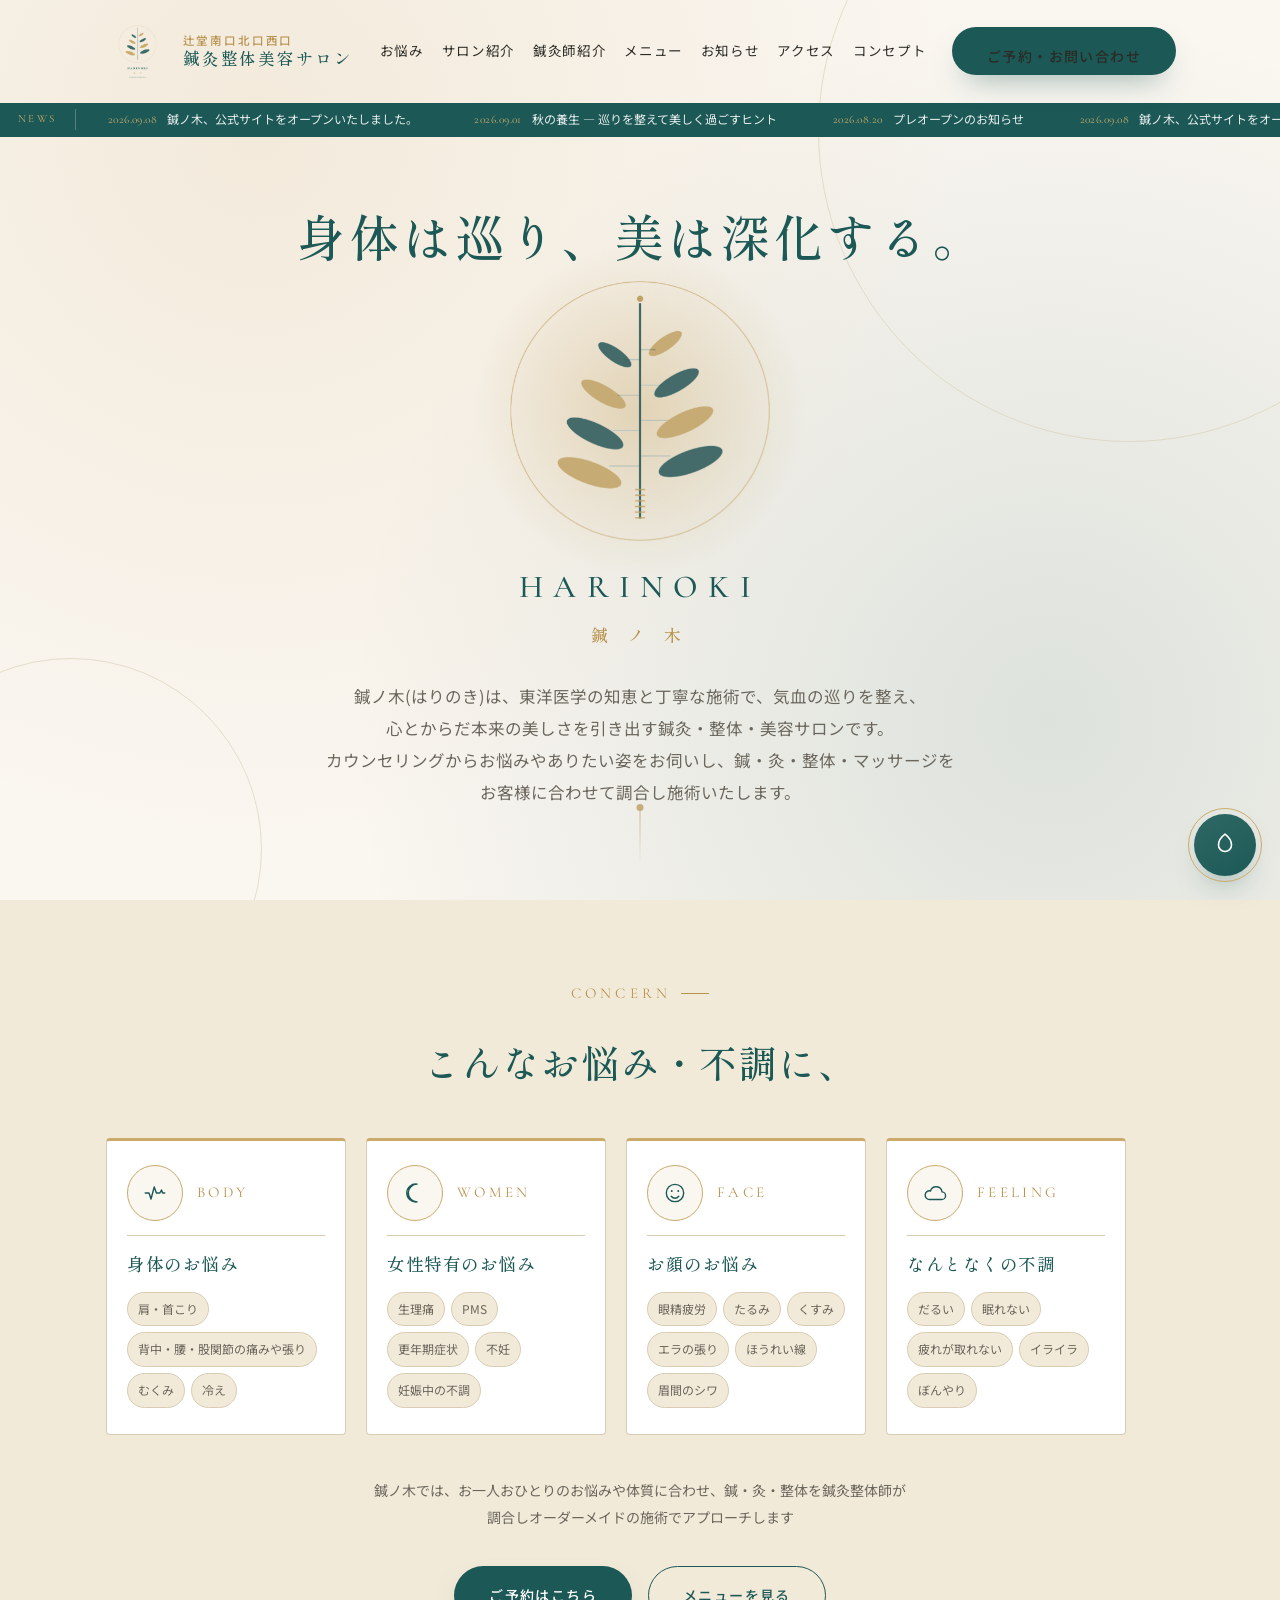
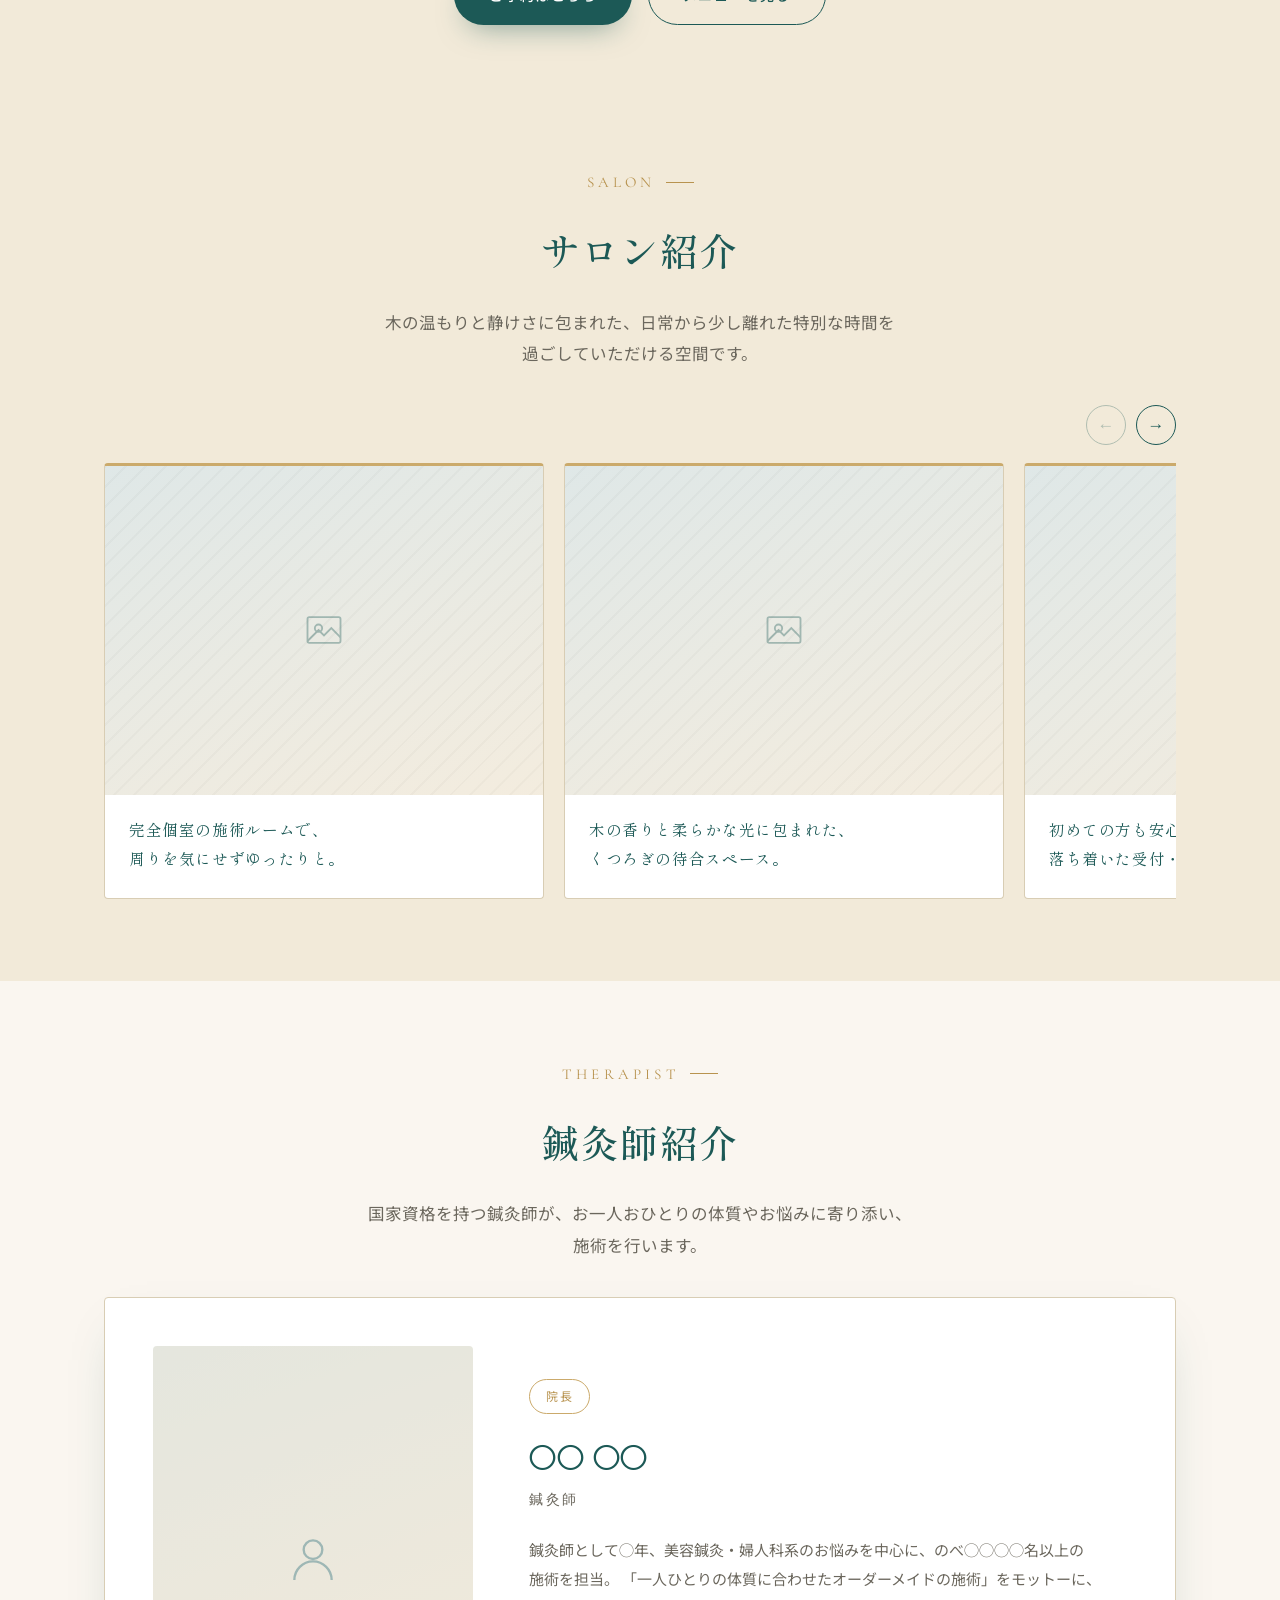
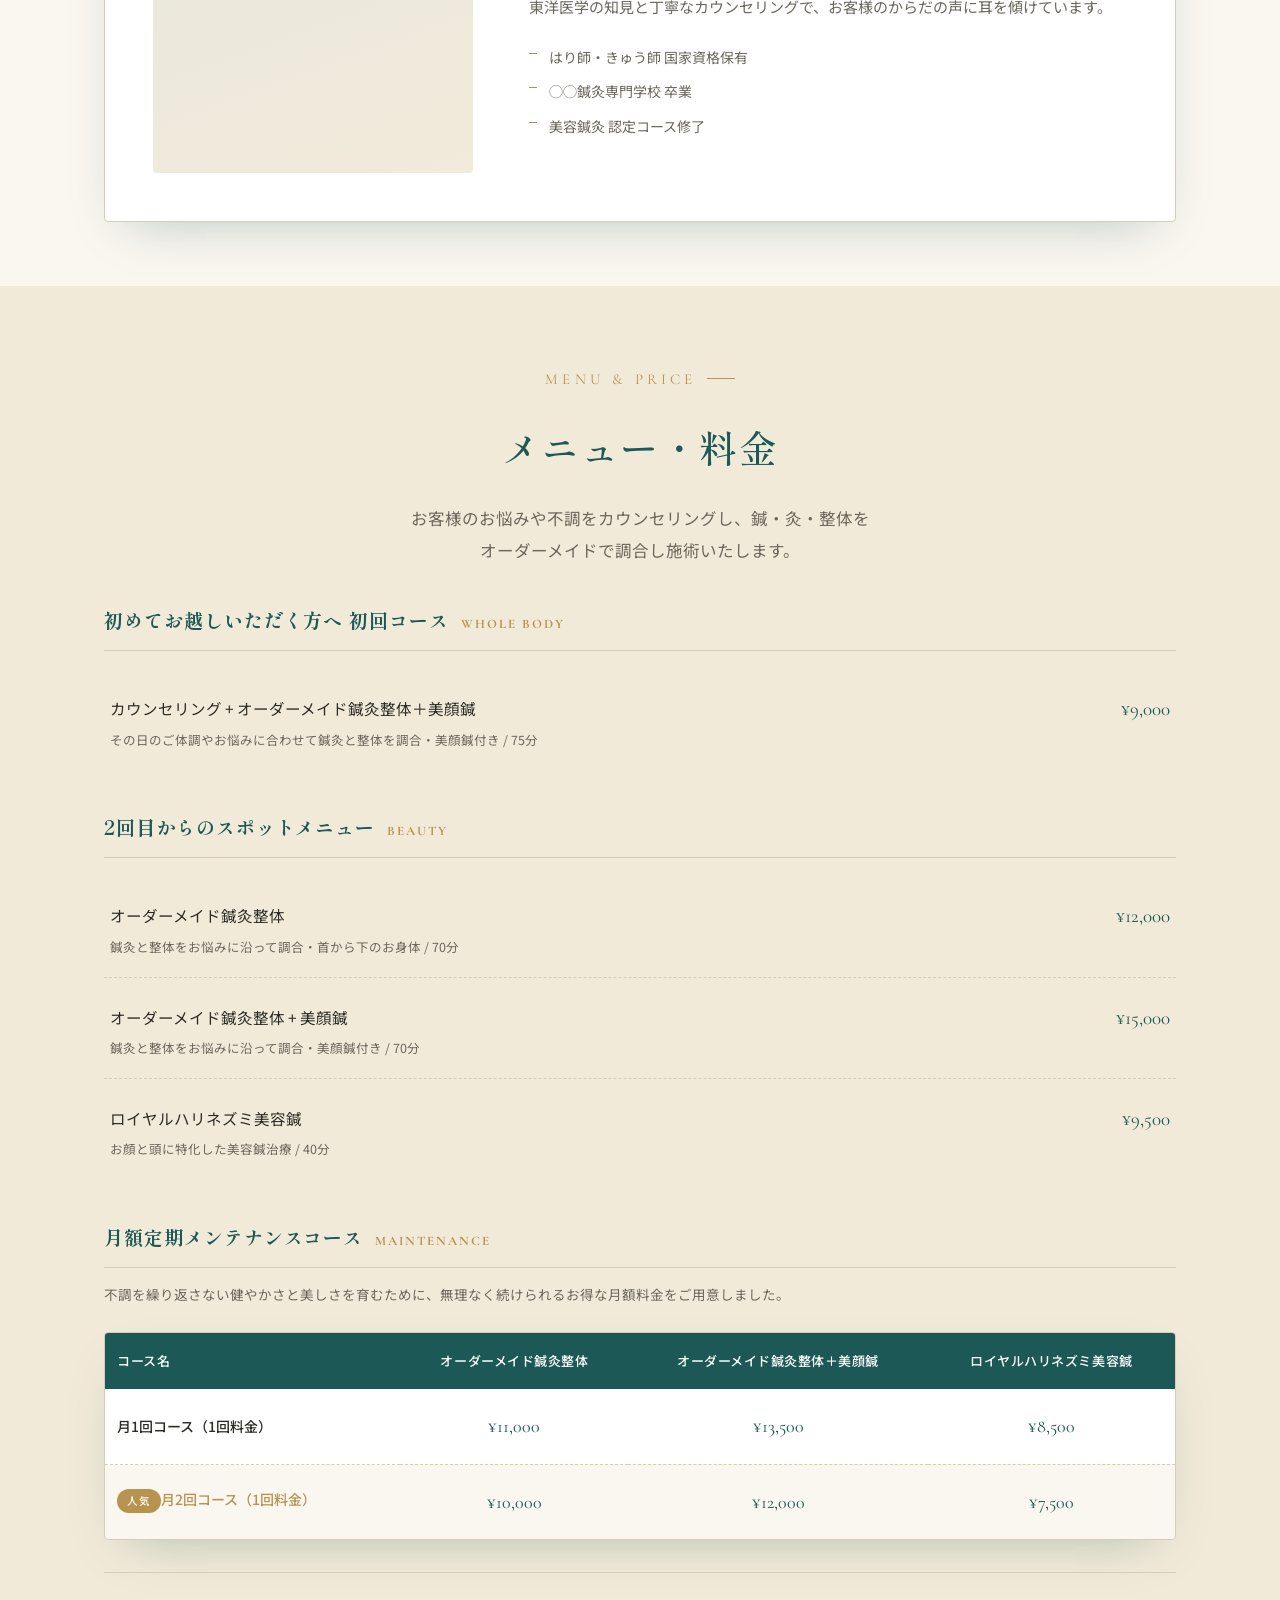
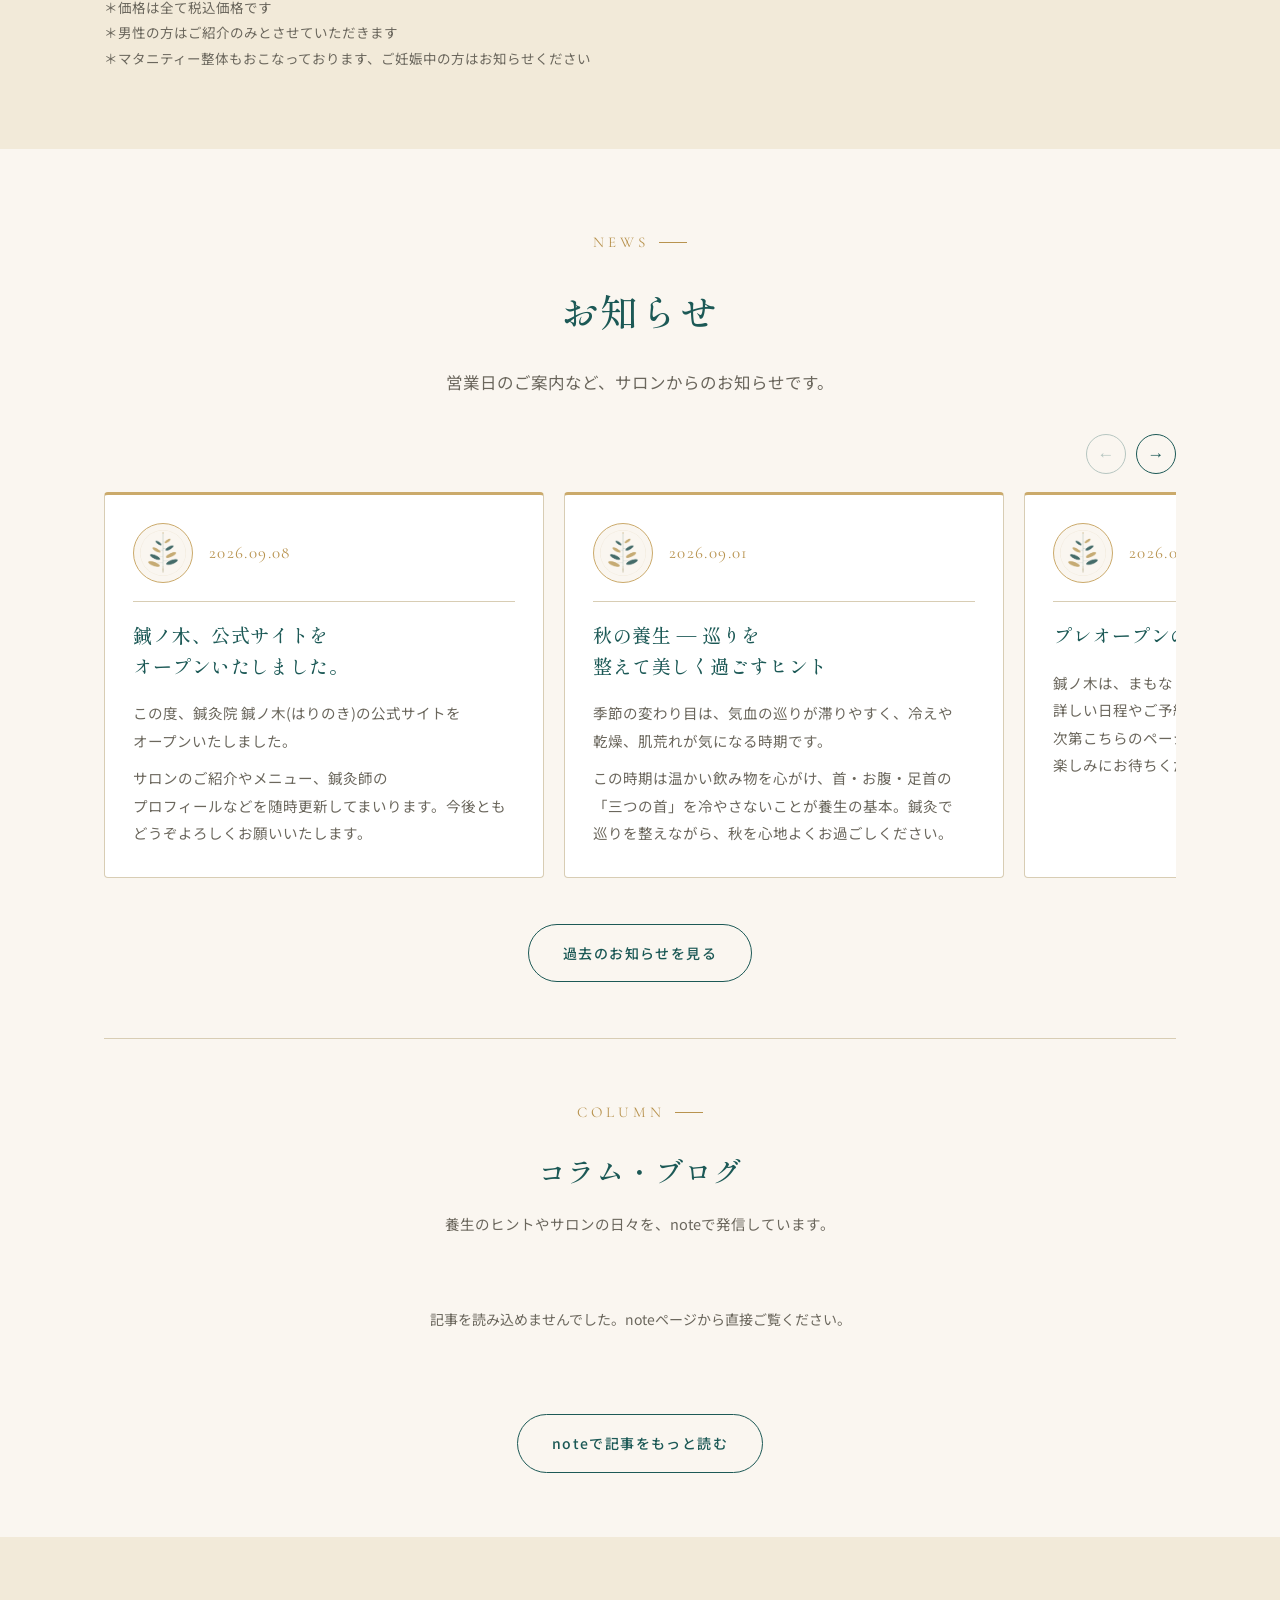
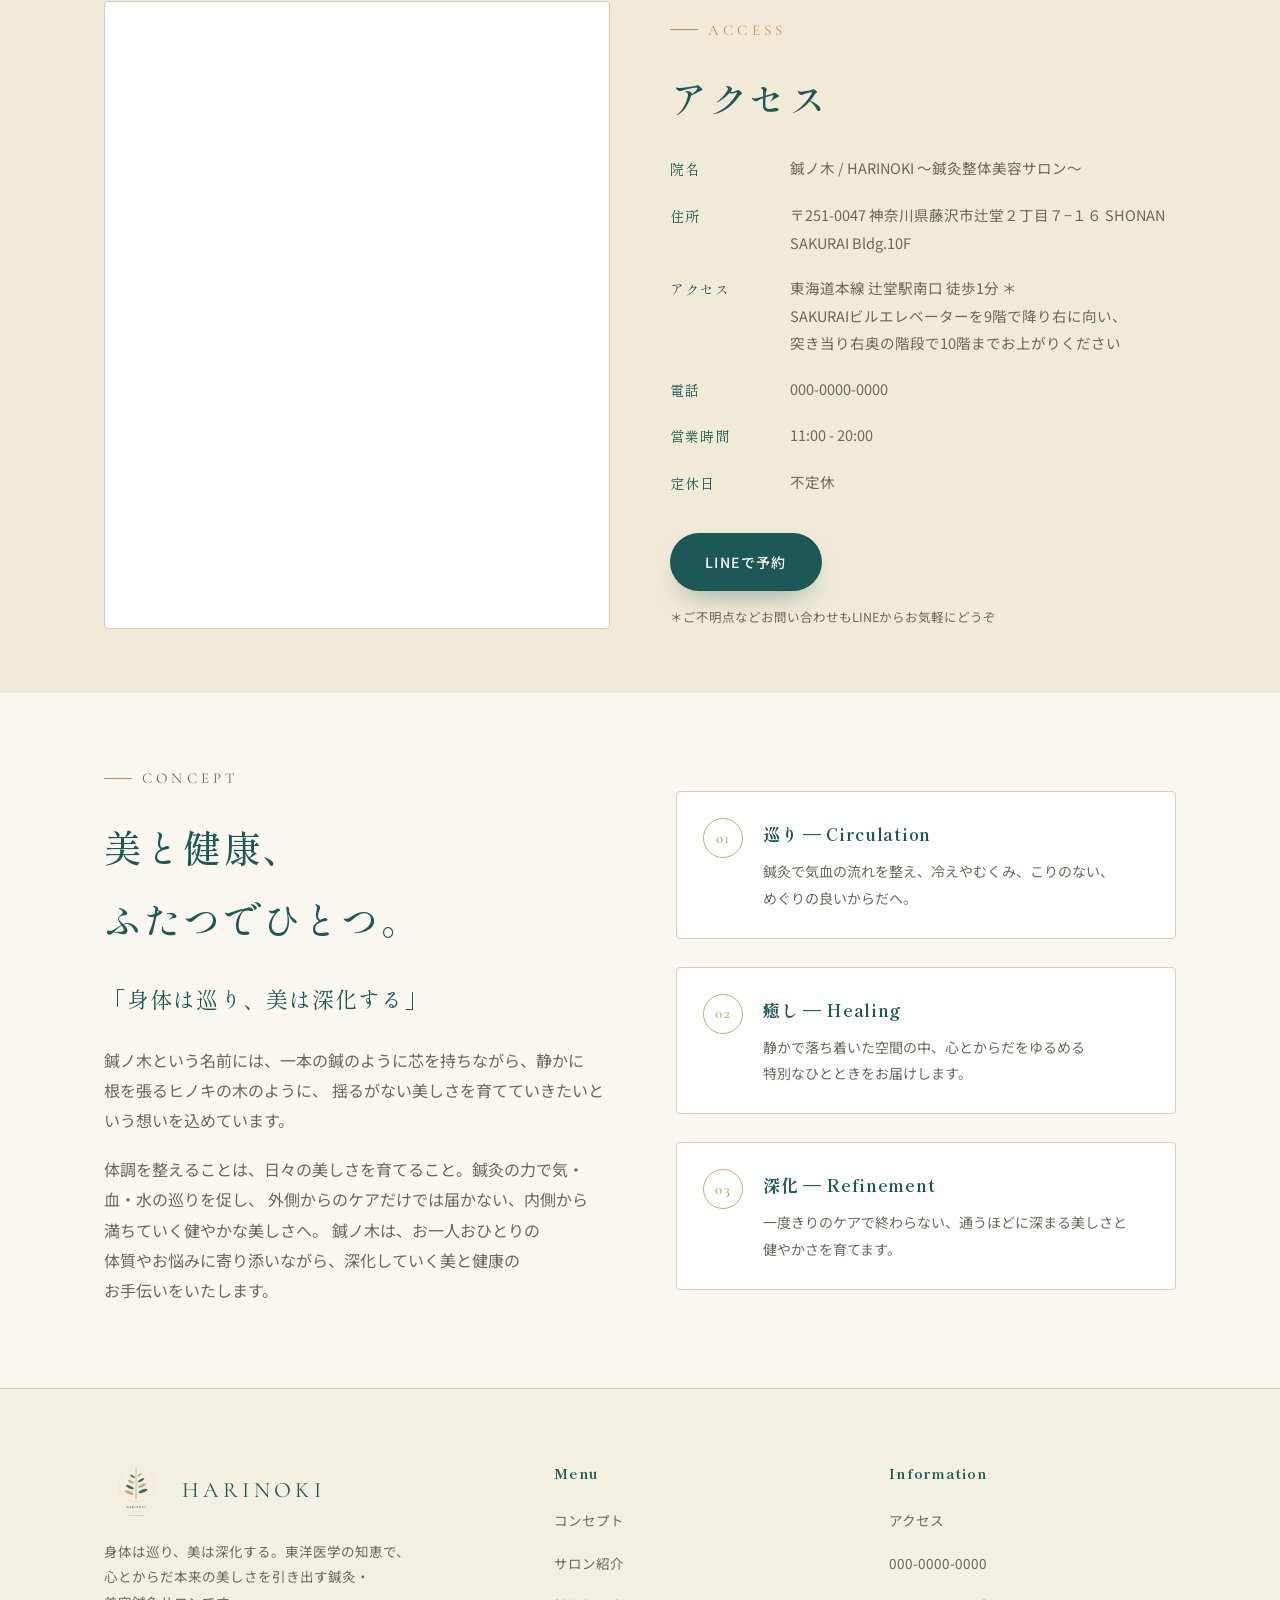
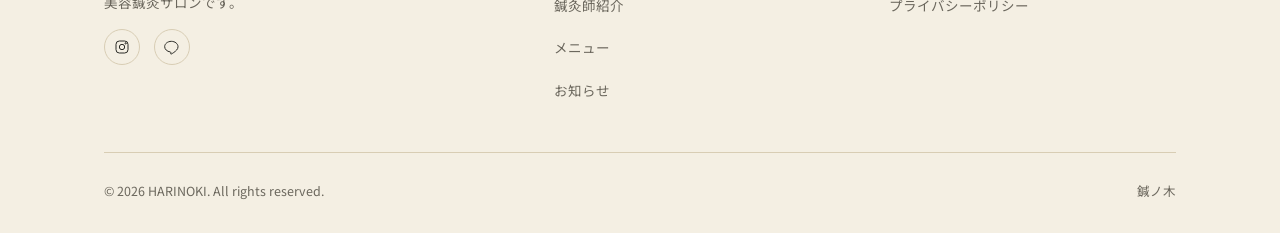
==== index.html @ a36ce68e "Redesign news sections as carousels, add note feed and flexible wrapping - News: full-text card caro" ====
<!DOCTYPE html>
<html lang="ja">
<head>
<meta charset="UTF-8">
<meta name="viewport" content="width=device-width, initial-scale=1.0">
<title>鍼ノ木 HARINOKI | 鍼灸院・美容鍼灸サロン</title>
<meta name="description" content="鍼ノ木(はりのき)は「身体は巡り、美は深化する」をスローガンに掲げる鍼灸・美容鍼灸サロンです。東洋医学の知恵で、心とからだ本来の美しさへ導きます。">

<!-- Open Graph -->
<meta property="og:title" content="鍼ノ木 HARINOKI | 鍼灸院・美容鍼灸サロン">
<meta property="og:description" content="身体は巡り、美は深化する。鍼灸院 鍼ノ木の公式サイトです。">
<meta property="og:image" content="assets/logo-transparent.png">
<meta property="og:type" content="website">

<link rel="icon" href="assets/favicon-32.png" sizes="32x32">
<link rel="apple-touch-icon" href="assets/favicon-192.png">

<link rel="preconnect" href="https://fonts.googleapis.com">
<link rel="preconnect" href="https://fonts.gstatic.com" crossorigin>
<link href="https://fonts.googleapis.com/css2?family=Cormorant+Garamond:ital,wght@0,400;0,500;0,600;1,500&family=Shippori+Mincho:wght@400;500;600&family=Noto+Sans+JP:wght@300;400;500;700&display=swap" rel="stylesheet">

<link rel="stylesheet" href="css/style.css">
<link rel="stylesheet" href="css/quiz.css">
</head>
<body>

<!-- ==================== Header ==================== -->
<header class="site-header" id="siteHeader">
  <div class="container">
    <a href="#home" class="brand">
      <img src="assets/logo-transparent.png" alt="辻堂南口 美容鍼灸整体サロン 鍼ノ木 ロゴ">
      <span class="brand-text">
        <span class="brand-sub">辻堂南口北口西口</span>
        <span class="brand-main">鍼灸整体美容サロン</span>
      </span>
    </a>

    <nav class="main-nav" id="mainNav">
      <ul>
        <li><a href="#concerns" class="nav-link">お悩み</a></li>
        <li><a href="#salon" class="nav-link">サロン紹介</a></li>
        <li><a href="#therapist" class="nav-link">鍼灸師紹介</a></li>
        <li><a href="#menu" class="nav-link">メニュー</a></li>
        <li><a href="#news" class="nav-link">お知らせ</a></li>
        <li><a href="#access" class="nav-link">アクセス</a></li>
        <li><a href="#concept" class="nav-link">コンセプト</a></li>
      </ul>
      <a href="#access" class="btn btn-primary">ご予約・お問い合わせ</a>
    </nav>

    <button class="nav-toggle" id="navToggle" aria-label="メニューを開く">
      <span></span><span></span><span></span>
    </button>
  </div>

  <!-- お知らせティッカー: 内容は js/news-data.js から自動生成されます -->
  <div class="news-ticker" aria-label="お知らせ">
    <span class="news-ticker-label">NEWS</span>
    <div class="news-ticker-viewport">
      <div class="news-ticker-track" id="newsTickerTrack"></div>
    </div>
  </div>
</header>

<!-- ==================== Hero ==================== -->
<section class="hero" id="home">
  <div class="hero-inner">
    <h1>身体は巡り、美は深化する。</h1>
    <div class="hero-logo-wrap">
      <img src="assets/symbol-transparent.png" alt="辻堂 鍼灸院 鍼ノ木" class="hero-logo">
    </div>
    <div class="hero-brand-text">
      <span class="hero-brand-en">HARINOKI</span>
      <span class="hero-brand-jp">鍼 ノ 木</span>
    </div>
    <p class="lead">
      鍼ノ木(はりのき)は、東洋医学の知恵と丁寧な施術で、気血の巡りを整え、
      心とからだ本来の美しさを引き出す鍼灸・整体・美容サロンです。
      カウンセリングからお悩みやありたい姿をお伺いし、鍼・灸・整体・マッサージをお客様に合わせて調合し施術いたします。
    </p>
  </div>
  <span class="scroll-cue"></span>
</section>

<!-- ==================== Concerns ==================== -->
<section class="concerns" id="concerns">
  <div class="container">
    <div class="section-head reveal">
      <p class="eyebrow">Concern</p>
      <h2 class="section-title">こんなお悩み・不調に、</h2>
    </div>

    <div class="news-carousel reveal">
      <div class="news-carousel-nav" hidden>
        <button type="button" class="news-arrow" id="concernPrev" aria-label="前のカード">&larr;</button>
        <button type="button" class="news-arrow" id="concernNext" aria-label="次のカード">&rarr;</button>
      </div>
      <div class="news-feed" id="concernList" role="region" aria-label="お悩み・不調" tabindex="0">
        <div class="news-card concern-card">
          <div class="news-card-head">
            <span class="concern-icon"><svg width="26" height="26" viewBox="0 0 24 24" fill="none" stroke="currentColor" stroke-width="1.3" stroke-linecap="round" stroke-linejoin="round"><path d="M3 12h3.5l1.8 5.5 3-11 2 5.5h3.2l1.5-2.8 1 2.8H21"/></svg></span>
            <span class="concern-label">BODY</span>
          </div>
          <h3 class="news-card-title">身体のお悩み</h3>
          <div class="concern-tags">
            <span>肩・首こり</span>
            <span>背中・腰・股関節の痛みや張り</span>
            <span>むくみ</span>
            <span>冷え</span>
          </div>
        </div>
        <div class="news-card concern-card">
          <div class="news-card-head">
            <span class="concern-icon"><svg width="26" height="26" viewBox="0 0 24 24" fill="none" stroke="currentColor" stroke-width="1.3" stroke-linecap="round" stroke-linejoin="round"><path d="M14 3.8a8.3 8.3 0 1 0 0 16.4A6.8 6.8 0 1 1 14 3.8Z"/></svg></span>
            <span class="concern-label">WOMEN</span>
          </div>
          <h3 class="news-card-title">女性特有のお悩み</h3>
          <div class="concern-tags">
            <span>生理痛</span>
            <span>PMS</span>
            <span>更年期症状</span>
            <span>不妊</span>
            <span>妊娠中の不調</span>
          </div>
        </div>
        <div class="news-card concern-card">
          <div class="news-card-head">
            <span class="concern-icon"><svg width="26" height="26" viewBox="0 0 24 24" fill="none" stroke="currentColor" stroke-width="1.3" stroke-linecap="round" stroke-linejoin="round"><circle cx="12" cy="12" r="8"/><circle cx="9" cy="10.2" r="0.9" fill="currentColor" stroke="none"/><circle cx="15" cy="10.2" r="0.9" fill="currentColor" stroke="none"/><path d="M8.5 15c1 1.2 2.2 1.8 3.5 1.8s2.5-.6 3.5-1.8"/></svg></span>
            <span class="concern-label">FACE</span>
          </div>
          <h3 class="news-card-title">お顔のお悩み</h3>
          <div class="concern-tags">
            <span>眼精疲労</span>
            <span>たるみ</span>
            <span>くすみ</span>
            <span>エラの張り</span>
            <span>ほうれい線</span>
            <span>眉間のシワ</span>
          </div>
        </div>
        <div class="news-card concern-card">
          <div class="news-card-head">
            <span class="concern-icon"><svg width="26" height="26" viewBox="0 0 24 24" fill="none" stroke="currentColor" stroke-width="1.3" stroke-linecap="round" stroke-linejoin="round"><path d="M7 18a4 4 0 1 1 .8-7.9A5.5 5.5 0 0 1 18.5 11 3.5 3.5 0 0 1 18 18H7z"/></svg></span>
            <span class="concern-label">FEELING</span>
          </div>
          <h3 class="news-card-title">なんとなくの不調</h3>
          <div class="concern-tags">
            <span>だるい</span>
            <span>眠れない</span>
            <span>疲れが取れない</span>
            <span>イライラ</span>
            <span>ぼんやり</span>
          </div>
        </div>
      </div>
    </div>

    <p class="concern-note reveal">
      鍼ノ木では、お一人おひとりのお悩みや体質に合わせ、鍼・灸・整体を鍼灸整体師が調合しオーダーメイドの施術でアプローチします
    </p>

    <div class="hero-actions concern-actions reveal">
      <a href="#access" class="btn btn-primary">ご予約はこちら</a>
      <a href="#menu" class="btn btn-outline">メニューを見る</a>
    </div>
  </div>
</section>

<!-- ==================== Salon ==================== -->
<section class="salon" id="salon">
  <div class="container">
    <div class="section-head reveal">
      <p class="eyebrow">Salon</p>
      <h2 class="section-title">サロン紹介</h2>
      <p class="section-lead">
        木の温もりと静けさに包まれた、日常から少し離れた特別な時間を過ごしていただける空間です。
      </p>
    </div>

    <!--
      サロンの写真(カード型・横スクロール):
      現在の .salon-photo.is-placeholder の3枚は、写真が入るまでの仮の表示です。
      実際の写真は assets/photos/ などに置き、各カードの
        <div class="salon-photo is-placeholder" ...> ... </div>
      を、次の1行に差し替えてください。
        <img class="salon-photo" src="assets/photos/xxx.jpg" alt="施術ルーム">
      下の一言(.salon-caption)の文章も、自由に書き換えられます。
    -->
    <div class="news-carousel reveal">
      <div class="news-carousel-nav" hidden>
        <button type="button" class="news-arrow" id="salonPrev" aria-label="前の写真">&larr;</button>
        <button type="button" class="news-arrow" id="salonNext" aria-label="次の写真">&rarr;</button>
      </div>
      <div class="news-feed" id="salonList" role="region" aria-label="サロンの写真" tabindex="0">
        <figure class="news-card salon-card">
          <div class="salon-photo is-placeholder" role="img" aria-label="施術ルーム(写真準備中)">
            <svg class="tile-icon" width="44" height="44" viewBox="0 0 24 24" fill="none" stroke="#1c5956" stroke-width="1"><rect x="3" y="5" width="18" height="14" rx="1"/><circle cx="9" cy="11" r="2"/><path d="M21 16l-5-5-4 4-3-3-6 6"/></svg>
          </div>
          <figcaption class="salon-caption">完全個室の施術ルームで、周りを気にせずゆったりと。</figcaption>
        </figure>
        <figure class="news-card salon-card">
          <div class="salon-photo is-placeholder" role="img" aria-label="待合スペース(写真準備中)">
            <svg class="tile-icon" width="44" height="44" viewBox="0 0 24 24" fill="none" stroke="#1c5956" stroke-width="1"><rect x="3" y="5" width="18" height="14" rx="1"/><circle cx="9" cy="11" r="2"/><path d="M21 16l-5-5-4 4-3-3-6 6"/></svg>
          </div>
          <figcaption class="salon-caption">木の香りと柔らかな光に包まれた、くつろぎの待合スペース。</figcaption>
        </figure>
        <figure class="news-card salon-card">
          <div class="salon-photo is-placeholder" role="img" aria-label="受付・待合室(写真準備中)">
            <svg class="tile-icon" width="44" height="44" viewBox="0 0 24 24" fill="none" stroke="#1c5956" stroke-width="1"><rect x="3" y="5" width="18" height="14" rx="1"/><circle cx="9" cy="11" r="2"/><path d="M21 16l-5-5-4 4-3-3-6 6"/></svg>
          </div>
          <figcaption class="salon-caption">初めての方も安心の、落ち着いた受付・待合室です。</figcaption>
        </figure>
      </div>
    </div>
  </div>
</section>

<!-- ==================== Therapist ==================== -->
<section class="therapist" id="therapist">
  <div class="container">
    <div class="section-head reveal">
      <p class="eyebrow">Therapist</p>
      <h2 class="section-title">鍼灸師紹介</h2>
      <p class="section-lead">
        国家資格を持つ鍼灸師が、お一人おひとりの体質やお悩みに寄り添い、施術を行います。
      </p>
    </div>

    <!--
      鍼灸師プロフィール:
      お名前・経歴・資格・写真は仮の内容です。実際の情報に差し替えてください。
      複数名紹介する場合は、この .therapist-card ブロックごと複製してご利用いただけます。
    -->
    <div class="therapist-card reveal">
      <div class="therapist-photo">
        <svg width="56" height="56" viewBox="0 0 24 24" fill="none" stroke="currentColor" stroke-width="1"><circle cx="12" cy="8" r="4"/><path d="M4 21c0-4.4 3.6-8 8-8s8 3.6 8 8"/></svg>
      </div>
      <div class="therapist-detail">
        <span class="therapist-role">院長</span>
        <h3 class="therapist-name">◯◯ ◯◯</h3>
        <p class="therapist-name-en">鍼灸師</p>
        <div class="therapist-bio">
          <p>
            鍼灸師として◯年、美容鍼灸・婦人科系のお悩みを中心に、のべ◯◯◯◯名以上の施術を担当。
            「一人ひとりの体質に合わせたオーダーメイドの施術」をモットーに、
            東洋医学の知見と丁寧なカウンセリングで、お客様のからだの声に耳を傾けています。
          </p>
        </div>
        <ul class="therapist-creds">
          <li>はり師・きゅう師 国家資格保有</li>
          <li>◯◯鍼灸専門学校 卒業</li>
          <li>美容鍼灸 認定コース修了</li>
        </ul>
      </div>
    </div>
  </div>
</section>

<!-- ==================== Menu ==================== -->
<section class="menu" id="menu">
  <div class="container">
    <div class="section-head reveal">
      <p class="eyebrow">Menu &amp; Price</p>
      <h2 class="section-title">メニュー・料金</h2>
      <p class="section-lead">
        お客様のお悩みや不調をカウンセリングし、鍼・灸・整体をオーダーメイドで調合し施術いたします。
      </p>
    </div>

    <!--
      料金メニュー:
      項目名・時間・価格はすべて仮の内容です。実際の内容に差し替えてください。
    -->
    <div class="menu-groups reveal">
      <div>
        <h3 class="menu-group-title">初めてお越しいただく方へ 初回コース<span>WHOLE BODY</span></h3>
        <div class="menu-items">
          <div class="menu-item">
            <div class="menu-item-name">カウンセリング + オーダーメイド鍼灸整体＋美顔鍼<small>その日のご体調やお悩みに合わせて鍼灸と整体を調合・美顔鍼付き / 75分</small></div>
            <div class="menu-item-price">¥9,000</div>
          </div>
        </div>
      </div>

      <div>
        <h3 class="menu-group-title">2回目からのスポットメニュー<span>BEAUTY</span></h3>
        <div class="menu-items">
          <div class="menu-item">
            <div class="menu-item-name">オーダーメイド鍼灸整体<small>鍼灸と整体をお悩みに沿って調合・首から下のお身体 / 70分</small></div>
            <div class="menu-item-price">¥12,000</div>
          </div>
          <div class="menu-item">
            <div class="menu-item-name">オーダーメイド鍼灸整体 + 美顔鍼<small>鍼灸と整体をお悩みに沿って調合・美顔鍼付き / 70分</small></div>
            <div class="menu-item-price">¥15,000</div>
          </div>
          <div class="menu-item">
            <div class="menu-item-name">ロイヤルハリネズミ美容鍼<small>お顔と頭に特化した美容鍼治療 / 40分</small></div>
            <div class="menu-item-price">¥9,500</div>
          </div>
        </div>
      </div>

<div>
        <h3 class="menu-group-title">月額定期メンテナンスコース<span>MAINTENANCE</span></h3>
        <p class="menu-group-desc">不調を繰り返さない健やかさと美しさを育むために、無理なく続けられるお得な月額料金をご用意しました。</p>
        
        <!-- 比較テーブル部分 -->
        <div class="price-table-wrapper">
          <table class="price-table">
            <thead>
              <tr>
                <th>コース名</th>
                <th>オーダーメイド鍼灸整体</th>
                <th>オーダーメイド鍼灸整体＋美顔鍼</th>
                <th>ロイヤルハリネズミ美容鍼</th>
              </tr>
            </thead>
            <tbody>
              <tr>
                <td class="plan-name">月1回コース（1回料金）</td>
                <td>¥11,000</td>
                <td>¥13,500</td>
                <td>¥8,500</td>
              </tr>
              <tr class="recommended-row">
                <td class="plan-name"><span class="badge">人気</span>月2回コース（1回料金）</td>
                <td>¥10,000</td>
                <td>¥12,000</td>
                <td>¥7,500</td>
              </tr>
            </tbody>
          </table>
        </div>
      </div>

    </div><!-- /.menu-groups -->

    <p class="menu-note reveal">
      <span>＊価格は全て税込価格です</span>
      <span>＊男性の方はご紹介のみとさせていただきます</span>
      <span>＊マタニティー整体もおこなっております、ご妊娠中の方はお知らせください</span>
    </p>
  </div><!-- /.container -->
</section><!-- /.menu -->

<!-- ==================== News ==================== -->
<section class="news" id="news">
  <div class="container">
    <div class="section-head reveal">
      <p class="eyebrow">News</p>
      <h2 class="section-title">お知らせ</h2>
      <p class="section-lead">営業日のご案内など、サロンからのお知らせです。</p>
    </div>

    <!-- お知らせ: 内容は js/news-data.js から自動生成されます(最新3件を全文表示・横スクロール) -->
    <div class="news-carousel reveal">
      <div class="news-carousel-nav">
        <button type="button" class="news-arrow" id="newsPrev" aria-label="前のお知らせ">&larr;</button>
        <button type="button" class="news-arrow" id="newsNext" aria-label="次のお知らせ">&rarr;</button>
      </div>
      <div class="news-feed" id="newsList" role="region" aria-label="お知らせ" tabindex="0"></div>
    </div>

    <div class="news-more reveal">
      <a href="news.html" class="btn btn-outline">過去のお知らせを見る</a>
    </div>

    <!-- コラム・ブログ: note の記事を /api/note 経由で自動表示します -->
    <div class="note-block reveal">
      <div class="note-head">
        <p class="eyebrow">Column</p>
        <h3 class="note-title">コラム・ブログ</h3>
        <p class="note-lead">養生のヒントやサロンの日々を、noteで発信しています。</p>
      </div>
      <div class="news-carousel">
        <div class="news-carousel-nav" hidden>
          <button type="button" class="news-arrow" id="notePrev" aria-label="前の記事">&larr;</button>
          <button type="button" class="news-arrow" id="noteNext" aria-label="次の記事">&rarr;</button>
        </div>
        <div class="news-feed" id="noteGrid" role="region" aria-label="note記事" tabindex="0" aria-live="polite">
          <p class="note-status">記事を読み込んでいます…</p>
        </div>
      </div>
      <div class="news-more">
        <a href="https://note.com/harinoki" class="btn btn-outline" target="_blank" rel="noopener">noteで記事をもっと読む</a>
      </div>
    </div>
  </div>
</section>

<!-- ==================== Access ==================== -->
<section class="access" id="access">
  <div class="container access-grid">
    <div class="access-map reveal">
      <!--
        Googleマップ埋め込み:
        下記は仮のiframeです。Googleマップで実際の住所を検索し、
        「共有」→「地図を埋め込む」から取得したiframeコードに差し替えてください。
      -->
      <iframe 
  src="https://www.google.com/maps/embed?pb=!1m14!1m12!1m3!1d288.6019400700497!2d139.44611149715413!3d35.336278865307186!2m3!1f0!2f0!3f0!3m2!1i1024!2i768!4f13.1!5e0!3m2!1sja!2sjp!4v1789028134201!5m2!1sja!2sjp" 
  width="600" 
  height="450" 
  style="border:0;" 
  allowfullscreen="" 
  loading="lazy" 
  referrerpolicy="strict-origin-when-cross-origin"
  title="鍼ノ木 地図">
</iframe>
    </div>

    <div class="access-info reveal">
      <p class="eyebrow">Access</p>
      <h2 class="section-title">アクセス</h2>

      <!-- 住所・電話番号・営業時間は仮の内容です。実際の情報に差し替えてください。 -->
      <dl>
        <dt>院名</dt>
        <dd>鍼ノ木 / HARINOKI 〜鍼灸整体美容サロン〜</dd>
        <dt>住所</dt>
        <dd>〒251-0047 神奈川県藤沢市辻堂２丁目７−１６ SHONAN SAKURAI Bldg.10F</dd>
        <dt>アクセス</dt>
        <dd>東海道本線 辻堂駅南口 徒歩1分 ＊SAKURAIビルエレベーターを9階で降り右に向い、突き当り右奥の階段で10階までお上がりください</dd>
        <dt>電話</dt>
        <dd>000-0000-0000</dd>
        <dt>営業時間</dt>
        <dd>11:00 - 20:00</dd>
        <dt>定休日</dt>
        <dd>不定休</dd>
      </dl>

      <div class="hero-actions access-actions">
        <a href="#" class="btn btn-primary">LINEで予約</a>
      </div>
      <p class="access-note">＊ご不明点などお問い合わせもLINEからお気軽にどうぞ</p>
    </div>
  </div>
</section>

<!-- ==================== Concept ==================== -->
<section class="concept" id="concept">
  <div class="container concept-grid">
    <div class="concept-copy reveal">
      <p class="eyebrow">Concept</p>
      <h2 class="section-title">美と健康、ふたつでひとつ。</h2>
      <p class="slogan">「身体は巡り、美は深化する」</p>
      <p>
        鍼ノ木という名前には、一本の鍼のように芯を持ちながら、静かに根を張るヒノキの木のように、
        揺るがない美しさを育てていきたいという想いを込めています。
      </p>
      <p>
        体調を整えることは、日々の美しさを育てること。鍼灸の力で気・血・水の巡りを促し、
        外側からのケアだけでは届かない、内側から満ちていく健やかな美しさへ。
        鍼ノ木は、お一人おひとりの体質やお悩みに寄り添いながら、深化していく美と健康のお手伝いをいたします。
      </p>
    </div>

    <div class="pillars">
      <div class="pillar reveal reveal-delay-1">
        <span class="pillar-num">01</span>
        <div>
          <h3>巡り ― Circulation</h3>
          <p>鍼灸で気血の流れを整え、冷えやむくみ、こりのない、めぐりの良いからだへ。</p>
        </div>
      </div>
      <div class="pillar reveal reveal-delay-2">
        <span class="pillar-num">02</span>
        <div>
          <h3>癒し ― Healing</h3>
          <p>静かで落ち着いた空間の中、心とからだをゆるめる特別なひとときをお届けします。</p>
        </div>
      </div>
      <div class="pillar reveal reveal-delay-3">
        <span class="pillar-num">03</span>
        <div>
          <h3>深化 ― Refinement</h3>
          <p>一度きりのケアで終わらない、通うほどに深まる美しさと健やかさを育てます。</p>
        </div>
      </div>
    </div>
  </div>
</section>

<!-- ==================== Footer ==================== -->
<footer class="site-footer">
  <div class="container">
    <div class="footer-top">
      <div>
        <div class="footer-brand">
          <img src="assets/logo-transparent.png" alt="鍼ノ木 HARINOKI">
          <span class="footer-brand-text">HARINOKI</span>
        </div>
        <p class="footer-desc">
          身体は巡り、美は深化する。東洋医学の知恵で、心とからだ本来の美しさを引き出す鍼灸・美容鍼灸サロンです。
        </p>
        <div class="footer-social">
          <a href="#" aria-label="Instagram">
            <svg width="16" height="16" viewBox="0 0 24 24" fill="none" stroke="currentColor" stroke-width="1.5"><rect x="3" y="3" width="18" height="18" rx="5"/><circle cx="12" cy="12" r="4"/><circle cx="17.5" cy="6.5" r="1"/></svg>
          </a>
          <a href="#" aria-label="LINE">
            <svg width="16" height="16" viewBox="0 0 24 24" fill="none" stroke="currentColor" stroke-width="1.5"><path d="M21 11.5c0-4.4-4.5-8-10-8S1 7.1 1 11.5c0 3.9 3.5 7.2 8.3 7.9.3.1.8.3.9.6.1.3.1.7 0 1l-.1.9c0 .3-.2 1 .9.6 1.1-.5 5.9-3.5 8-6 1.3-1.5 2-3 2-4.9z"/></svg>
          </a>
        </div>
      </div>

      <div class="footer-col">
        <h4>Menu</h4>
        <ul>
          <li><a href="#concept">コンセプト</a></li>
          <li><a href="#salon">サロン紹介</a></li>
          <li><a href="#therapist">鍼灸師紹介</a></li>
          <li><a href="#menu">メニュー</a></li>
          <li><a href="#news">お知らせ</a></li>
        </ul>
      </div>

      <div class="footer-col">
        <h4>Information</h4>
        <ul>
          <li><a href="#access">アクセス</a></li>
          <li><a href="tel:0000000000">000-0000-0000</a></li>
          <li><a href="#">プライバシーポリシー</a></li>
        </ul>
      </div>
    </div>

    <div class="footer-bottom">
      <span>&copy; 2026 HARINOKI. All rights reserved.</span>
      <span>鍼ノ木</span>
    </div>
  </div>
</footer>

<script src="js/carousel.js"></script>
<script src="js/news-data.js"></script>
<script src="js/news-render.js"></script>
<script src="js/note-feed.js"></script>
<script src="js/main.js"></script>
<script src="js/constitution-quiz.js"></script>
</body>
</html>
---- css/style.css ----
/* ==========================================================================
   HARINOKI / 鍼ノ木 — style.css
   Acupuncture & Wellness Salon
   ========================================================================== */

:root {
  /* Brand palette — extracted from logo */
  --teal-deep: #1c5956;      /* stem / dark text accent */
  --teal: #2f6864;           /* primary brand teal */
  --teal-soft: #4f7d79;      /* softened teal for body accents */
  --gold: #cbaa6b;           /* hinoki / gold */
  --gold-deep: #b8934f;      /* deeper gold for hover / emphasis */
  --cream: #faf6f0;          /* background */
  --cream-alt: #f2ead9;      /* alternate section background */
  --line: #d8cdb4;           /* hairline borders */
  --ink: #2b2b26;            /* body text */
  --ink-soft: #6b675d;       /* secondary text */
  --white: #ffffff;

  --font-en: 'Cormorant Garamond', serif;
  --font-jp-serif: 'Shippori Mincho', serif;
  --font-jp-sans: 'Noto Sans JP', sans-serif;

  --container: 1120px;
  --section-y: clamp(48px, 6vw, 64px);
  --radius: 4px;
  --shadow-soft: 0 20px 50px -25px rgba(28, 89, 86, 0.35);
}

* { box-sizing: border-box; }
html { scroll-behavior: smooth; }
body { line-break: strict; word-break: auto-phrase; }
h1, h2, h3, h4 { text-wrap: balance; }
p, dd, li, figcaption { text-wrap: pretty; }
section[id] { scroll-margin-top: 112px; }

body {
  margin: 0;
  font-family: var(--font-jp-sans);
  font-size: clamp(14px, 0.4vw + 13px, 16px);
  color: var(--ink);
  background: var(--cream);
  line-height: 1.9;
  -webkit-font-smoothing: antialiased;
  overflow-x: hidden;
}

img { max-width: 100%; display: block; }

a {
  color: inherit;
  text-decoration: none;
}

.container {
  width: 100%;
  max-width: var(--container);
  margin: 0 auto;
  padding: 0 24px;
}

section { position: relative; }

/* ---------- Typography helpers ---------- */

.eyebrow {
  display: inline-flex;
  align-items: center;
  gap: 10px;
  font-family: var(--font-en);
  font-size: clamp(13px, 0.6vw + 10px, 15px);
  letter-spacing: 0.28em;
  color: var(--gold-deep);
  text-transform: uppercase;
  margin-bottom: 18px;
}

.eyebrow::before {
  content: "";
  width: 28px;
  height: 1px;
  background: var(--gold-deep);
  display: inline-block;
}

.section-title {
  font-family: var(--font-jp-serif);
  font-weight: 500;
  font-size: clamp(24px, 3.2vw + 10px, 38px);
  color: var(--teal-deep);
  letter-spacing: 0.04em;
  margin: 0 0 20px;
}

.section-lead {
  color: var(--ink-soft);
  font-size: clamp(14px, 0.8vw + 11px, 16.5px);
  max-width: 640px;
  margin: 0 0 48px;
}

.section-head {
  text-align: center;
  margin: 0 auto 36px;
  max-width: 720px;
}

.section-head .eyebrow { justify-content: center; }
.section-head .eyebrow::before { display: none; }
.section-head .eyebrow::after {
  content: "";
  width: 28px;
  height: 1px;
  background: var(--gold-deep);
  display: inline-block;
}
.section-head .section-lead { margin: 0 auto; }

/* ---------- Buttons ---------- */

.btn {
  display: inline-flex;
  align-items: center;
  gap: 10px;
  padding: clamp(12px, 1vw + 8px, 15px) clamp(24px, 2vw + 14px, 34px);
  border-radius: 999px;
  font-family: var(--font-jp-sans);
  font-size: clamp(12.5px, 0.6vw + 10px, 14px);
  letter-spacing: 0.1em;
  font-weight: 500;
  border: 1px solid transparent;
  cursor: pointer;
  transition: all 0.35s ease;
  white-space: nowrap;
}

.btn-primary {
  background: var(--teal-deep);
  color: var(--white);
  box-shadow: 0 14px 30px -14px rgba(28, 89, 86, 0.55);
}
.btn-primary:hover {
  background: var(--teal);
  transform: translateY(-2px);
  box-shadow: 0 18px 34px -14px rgba(28, 89, 86, 0.6);
}

.btn-outline {
  background: transparent;
  color: var(--teal-deep);
  border-color: var(--teal-deep);
}
.btn-outline:hover {
  background: var(--teal-deep);
  color: var(--white);
  transform: translateY(-2px);
}

.btn-gold {
  background: var(--gold);
  color: var(--white);
}
.btn-gold:hover { background: var(--gold-deep); transform: translateY(-2px); }

/* ==========================================================================
   Header
   ========================================================================== */

.site-header {
  position: fixed;
  top: 0; left: 0; right: 0;
  z-index: 100;
  background: rgba(250, 246, 240, 0);
  transition: background 0.4s ease, box-shadow 0.4s ease;
}

.site-header.is-scrolled {
  background: rgba(250, 246, 240, 0.92);
  backdrop-filter: blur(10px);
  box-shadow: 0 8px 30px -20px rgba(28,89,86,0.4);
}

.site-header .container {
  display: flex;
  align-items: center;
  justify-content: space-between;
  padding-top: 18px;
  padding-bottom: 18px;
  transition: padding 0.4s ease;
}

.site-header.is-scrolled .container {
  padding-top: 12px;
  padding-bottom: 12px;
}

/* ---------- News ticker ---------- */

.news-ticker {
  display: flex;
  align-items: center;
  height: 34px;
  background: var(--teal-deep);
  color: var(--white);
  overflow: hidden;
}

.news-ticker-label {
  flex: 0 0 auto;
  padding: 0 18px;
  border-right: 1px solid rgba(255,255,255,0.25);
  font-family: var(--font-en);
  font-size: 11px;
  letter-spacing: 0.22em;
  color: var(--gold);
  white-space: nowrap;
}

.news-ticker-viewport {
  flex: 1;
  height: 100%;
  overflow: hidden;
}

.news-ticker-track {
  display: flex;
  align-items: center;
  height: 100%;
  gap: 56px;
  padding-left: 32px;
  width: max-content;
  white-space: nowrap;
  animation: ticker-scroll 28s linear infinite;
}

.news-ticker:hover .news-ticker-track { animation-play-state: paused; }

.news-ticker-item {
  display: inline-flex;
  align-items: center;
  gap: 10px;
  font-family: var(--font-jp-sans);
  font-size: 12px;
  color: rgba(255,255,255,0.9);
  text-decoration: none;
}

.news-ticker-item .ticker-date {
  font-family: var(--font-en);
  font-size: 11.5px;
  letter-spacing: 0.04em;
  color: var(--gold);
  white-space: nowrap;
}

.news-ticker-item .ticker-title:hover { text-decoration: underline; }

@keyframes ticker-scroll {
  from { transform: translateX(0); }
  to { transform: translateX(-50%); }
}

@media (max-width: 480px) {
  .news-ticker-label { display: none; }
  .news-ticker-track { padding-left: 16px; gap: 40px; }
}

.brand {
  display: flex;
  align-items: center;
  gap: 12px;
  white-space: nowrap;
}

.brand img {
  width: clamp(56px, 5.2vw, 70px);
  height: clamp(56px, 5.2vw, 70px);
  transition: opacity 0.3s ease;
}

.brand:hover img { opacity: 0.85; }

.brand-text {
  display: flex;
  flex-direction: column;
  justify-content: center;
  line-height: 1.3;
  white-space: nowrap;
}

.brand-sub {
  font-family: var(--font-jp-sans);
  font-size: clamp(10.5px, 0.7vw + 7.5px, 11.5px);
  letter-spacing: 0.16em;
  color: var(--gold-deep);
  font-weight: 500;
}

.brand-main {
  font-family: var(--font-jp-serif);
  font-weight: 500;
  font-size: clamp(14.5px, 1.1vw + 9.5px, 16.5px);
  letter-spacing: 0.12em;
  color: var(--teal-deep);
}

.main-nav {
  display: flex;
  align-items: center;
  gap: clamp(16px, 2vw, 32px);
  white-space: nowrap;
}

.main-nav ul {
  display: flex;
  gap: clamp(12px, 1.4vw, 24px);
  list-style: none;
  margin: 0;
  padding: 0;
  font-size: clamp(12px, 0.7vw + 9px, 13.5px);
  letter-spacing: 0.05em;
  white-space: nowrap;
}

.main-nav li {
  white-space: nowrap;
}

.main-nav a {
  position: relative;
  padding-bottom: 4px;
  color: var(--ink);
  white-space: nowrap;
}
.main-nav a::after {
  content: "";
  position: absolute;
  left: 0; right: 0; bottom: 0;
  height: 1px;
  background: var(--gold-deep);
  transform: scaleX(0);
  transform-origin: right;
  transition: transform 0.35s ease;
}
.main-nav a:hover::after { transform: scaleX(1); transform-origin: left; }

.nav-toggle {
  display: none;
  flex-direction: column;
  gap: 5px;
  background: none;
  border: none;
  cursor: pointer;
  padding: 6px;
}
.nav-toggle span {
  width: 24px;
  height: 1px;
  background: var(--teal-deep);
  transition: all 0.3s ease;
}

/* ==========================================================================
   Hero
   ========================================================================== */

.hero {
  min-height: 100vh;
  display: flex;
  align-items: center;
  justify-content: center;
  text-align: center;
  padding: 194px 24px 48px;
  position: relative;
  background:
    radial-gradient(circle at 20% 15%, rgba(203,170,107,0.16), transparent 55%),
    radial-gradient(circle at 82% 80%, rgba(47,104,100,0.14), transparent 55%),
    var(--cream);
  overflow: hidden;
}

.hero::before,
.hero::after {
  content: "";
  position: absolute;
  border-radius: 50%;
  border: 1px solid var(--line);
  opacity: 0.6;
}
.hero::before { width: 620px; height: 620px; top: -180px; right: -160px; }
.hero::after { width: 380px; height: 380px; bottom: -140px; left: -120px; }

.hero-inner { max-width: 720px; position: relative; z-index: 2; }

.hero-logo-wrap {
  position: relative;
  width: clamp(200px, 28vw, 260px);
  height: clamp(200px, 28vw, 260px);
  margin: 0 auto 16px;
}

.hero-logo-wrap::before {
  content: "";
  position: absolute;
  inset: -36px;
  border-radius: 50%;
  background: radial-gradient(circle, rgba(203,170,107,0.38), transparent 70%);
  animation: glow-pulse 5s ease-in-out infinite;
}

.hero-logo {
  position: relative;
  width: 100%;
  height: 100%;
  object-fit: contain;
  opacity: 0;
  transform: scale(0.85) translateY(14px);
  animation:
    logo-enter 1.4s cubic-bezier(.2,.8,.2,1) forwards,
    logo-float 6s ease-in-out 1.4s infinite;
}

@keyframes logo-enter {
  to { opacity: 1; transform: scale(1) translateY(0); }
}
@keyframes logo-float {
  0%, 100% { transform: translateY(0); }
  50% { transform: translateY(-14px); }
}
@keyframes glow-pulse {
  0%, 100% { opacity: 0.5; transform: scale(1); }
  50% { opacity: 0.9; transform: scale(1.08); }
}

.hero-brand-text {
  text-align: center;
  margin-bottom: 28px;
  opacity: 0;
  animation: fade-up 1s ease 0.4s forwards;
}

.hero-brand-en {
  display: block;
  font-family: var(--font-en);
  font-size: clamp(22px, 3vw, 32px);
  letter-spacing: 0.32em;
  color: var(--teal-deep);
  font-weight: 500;
  margin-bottom: 2px;
}

.hero-brand-jp {
  display: block;
  font-family: var(--font-jp-serif);
  font-size: clamp(13.5px, 1.4vw, 17px);
  letter-spacing: 0.45em;
  color: var(--gold-deep);
  font-weight: 500;
}

.hero h1 {
  font-family: var(--font-jp-serif);
  font-weight: 500;
  font-size: clamp(28px, 4.5vw + 10px, 50px);
  color: var(--teal-deep);
  letter-spacing: 0.06em;
  line-height: 1.5;
  margin: 0 0 8px;
  opacity: 0;
  animation: fade-up 1s ease 0.1s forwards;
}

.hero p.lead {
  font-size: clamp(14px, 0.9vw + 10px, 16.5px);
  color: var(--ink-soft);
  max-width: 640px;
  margin: 0 auto 40px;
  opacity: 0;
  animation: fade-up 1s ease 0.8s forwards;
  line-height: 1.95;
}

.hero-actions {
  display: flex;
  gap: 16px;
  justify-content: center;
  flex-wrap: wrap;
  opacity: 0;
  animation: fade-up 1s ease 1s forwards;
}

@keyframes fade-up {
  from { opacity: 0; transform: translateY(16px); }
  to { opacity: 1; transform: translateY(0); }
}

.scroll-cue {
  position: absolute;
  bottom: 36px;
  left: 50%;
  transform: translateX(-50%);
  width: 1px;
  height: 60px;
  background: linear-gradient(to bottom, var(--gold-deep), transparent);
  opacity: 0.7;
}
.scroll-cue::after {
  content: "";
  position: absolute;
  top: 0; left: -3px;
  width: 7px; height: 7px;
  border-radius: 50%;
  background: var(--gold-deep);
  animation: cue-move 2.4s ease-in-out infinite;
}
@keyframes cue-move {
  0% { top: 0; opacity: 0; }
  20% { opacity: 1; }
  80% { opacity: 1; }
  100% { top: 54px; opacity: 0; }
}

/* ==========================================================================
   Reveal-on-scroll
   ========================================================================== */

.reveal {
  opacity: 0;
  transform: translateY(28px);
  transition: opacity 0.9s ease, transform 0.9s ease;
}
.reveal.is-visible {
  opacity: 1;
  transform: translateY(0);
}
.reveal-delay-1 { transition-delay: 0.1s; }
.reveal-delay-2 { transition-delay: 0.2s; }
.reveal-delay-3 { transition-delay: 0.3s; }

/* ==========================================================================
   Concept
   ========================================================================== */

.concept {
  padding: var(--section-y) 0;
  background: var(--cream);
}

.concept-grid {
  display: grid;
  grid-template-columns: 1fr 1fr;
  gap: 72px;
  align-items: center;
}

.concept-copy .section-title { margin-bottom: 24px; }
.concept-copy p { color: var(--ink-soft); margin: 0 0 18px; }
.concept-copy .slogan {
  font-family: var(--font-jp-serif);
  font-size: 22px;
  color: var(--teal-deep);
  letter-spacing: 0.05em;
  margin: 0 0 26px;
  line-height: 1.8;
}

.pillars {
  display: grid;
  gap: 28px;
}

.pillar {
  display: flex;
  gap: 20px;
  align-items: flex-start;
  padding: 26px;
  background: var(--white);
  border: 1px solid var(--line);
  border-radius: var(--radius);
}

.pillar-num {
  font-family: var(--font-en);
  font-size: 15px;
  color: var(--gold-deep);
  letter-spacing: 0.1em;
  border: 1px solid var(--gold);
  border-radius: 50%;
  width: 40px;
  height: 40px;
  min-width: 40px;
  display: flex;
  align-items: center;
  justify-content: center;
}

.pillar h3 {
  font-family: var(--font-jp-serif);
  font-size: 17px;
  color: var(--teal-deep);
  margin: 0 0 8px;
  letter-spacing: 0.04em;
}
.pillar p { margin: 0; color: var(--ink-soft); font-size: 14px; }

/* ==========================================================================
   Concerns
   ========================================================================== */

.concerns {
  padding: var(--section-y) 0;
  background: var(--cream-alt);
}

.concerns .news-carousel { margin-bottom: 24px; }
.news-card.concern-card { flex-basis: min(240px, 78%); padding: 24px 20px 26px; gap: 14px; }
.concern-card .news-card-head { gap: 14px; padding-bottom: 14px; }

.concern-icon {
  flex: none;
  display: inline-flex;
  align-items: center;
  justify-content: center;
  width: 56px;
  height: 56px;
  border: 1px solid var(--gold);
  border-radius: 50%;
  color: var(--teal-deep);
  background: var(--cream);
}

.concern-label {
  font-family: var(--font-en);
  font-size: 15px;
  letter-spacing: 0.22em;
  color: var(--gold-deep);
}

.concern-card .news-card-title { font-size: 17.5px; }

.concern-tags {
  display: flex;
  flex-wrap: wrap;
  gap: 6px;
}

.concern-tags span {
  display: inline-block;
  padding: 5px 10px;
  border-radius: 999px;
  background: var(--cream-alt);
  border: 1px solid var(--line);
  font-size: 12px;
  color: var(--ink-soft);
}

.concern-note {
  text-align: center;
  color: var(--ink-soft);
  font-size: 14px;
  max-width: 600px;
  margin: 0 auto;
}

.concern-actions {
  margin-top: 36px;
  animation: none;
}


/* ==========================================================================
   Salon (photo placeholders)
   ========================================================================== */

.salon {
  padding: var(--section-y) 0;
  background: var(--cream-alt);
}

.salon .news-carousel { margin-bottom: 0; }

.news-card.salon-card {
  margin: 0;
  padding: 0;
  gap: 0;
  overflow: hidden;
}

.salon-photo {
  display: block;
  width: 100%;
  aspect-ratio: 4 / 3;
  object-fit: cover;
}

.salon-photo.is-placeholder {
  position: relative;
  background:
    linear-gradient(160deg, rgba(28,89,86,0.14), rgba(203,170,107,0.22)),
    repeating-linear-gradient(135deg, rgba(43,43,38,0.03) 0 2px, transparent 2px 14px),
    var(--white);
}

.salon-photo .tile-icon {
  position: absolute;
  top: 50%; left: 50%;
  transform: translate(-50%, -50%);
  opacity: 0.35;
}

.salon-caption {
  padding: 20px 24px 24px;
  font-family: var(--font-jp-serif);
  font-size: 15.5px;
  line-height: 1.9;
  letter-spacing: 0.04em;
  color: var(--teal-deep);
  text-wrap: balance;
}

/* ==========================================================================
   Therapist
   ========================================================================== */

.therapist {
  padding: var(--section-y) 0;
  background: var(--cream);
}

.therapist-card {
  display: grid;
  grid-template-columns: 320px 1fr;
  gap: 56px;
  align-items: center;
  background: var(--white);
  border: 1px solid var(--line);
  border-radius: var(--radius);
  padding: 48px;
  box-shadow: var(--shadow-soft);
}

.therapist-photo {
  width: 100%;
  aspect-ratio: 3/4;
  border-radius: var(--radius);
  background:
    linear-gradient(160deg, rgba(28,89,86,0.16), rgba(203,170,107,0.24)),
    var(--cream-alt);
  display: flex;
  align-items: center;
  justify-content: center;
  color: var(--teal-soft);
  opacity: 0.55;
}

.therapist-role {
  display: inline-block;
  font-size: 12px;
  letter-spacing: 0.14em;
  color: var(--gold-deep);
  border: 1px solid var(--gold);
  border-radius: 999px;
  padding: 5px 16px;
  margin-bottom: 18px;
}

.therapist-name {
  font-family: var(--font-jp-serif);
  font-size: 26px;
  color: var(--teal-deep);
  margin: 0 0 6px;
  letter-spacing: 0.06em;
}
.therapist-name-en {
  font-family: var(--font-en);
  font-size: 14px;
  letter-spacing: 0.18em;
  color: var(--ink-soft);
  margin: 0 0 22px;
}

.therapist-bio p { color: var(--ink-soft); margin: 0 0 14px; font-size: 15px; }

.therapist-creds {
  list-style: none;
  padding: 0;
  margin: 22px 0 0;
  display: grid;
  gap: 8px;
}
.therapist-creds li {
  font-size: 14px;
  color: var(--ink-soft);
  padding-left: 20px;
  position: relative;
}
.therapist-creds li::before {
  content: "";
  position: absolute;
  left: 0; top: 9px;
  width: 8px; height: 1px;
  background: var(--gold-deep);
}

/* ==========================================================================
   Menu
   ========================================================================== */

.menu {
  padding: var(--section-y) 0;
  background: var(--cream-alt);
}

.menu-groups {
  display: grid;
  gap: 40px;
}

.menu-group-title {
  font-family: var(--font-jp-serif);
  font-size: 19px;
  color: var(--teal-deep);
  letter-spacing: 0.05em;
  margin: 0 0 22px;
  padding-bottom: 12px;
  border-bottom: 1px solid var(--line);
  display: flex;
  align-items: baseline;
  gap: 12px;
}
.menu-group-title span {
  font-family: var(--font-en);
  font-size: 13px;
  color: var(--gold-deep);
  letter-spacing: 0.15em;
}

.menu-items { display: grid; gap: 4px; }

.menu-item {
  display: flex;
  justify-content: space-between;
  align-items: baseline;
  gap: 20px;
  padding: 18px 6px;
  border-bottom: 1px dashed var(--line);
}
.menu-item:last-child { border-bottom: none; }

.menu-item-name { color: var(--ink); font-size: 15.5px; }
.menu-item-name small {
  display: block;
  color: var(--ink-soft);
  font-size: 12.5px;
  margin-top: 4px;
  font-weight: 400;
}
.menu-item-price {
  font-family: var(--font-en);
  font-size: 19px;
  color: var(--teal-deep);
  white-space: nowrap;
}
.menu-item-price small { font-family: var(--font-jp-sans); font-size: 12px; color: var(--ink-soft); }

.menu-group-desc {
  margin: -8px 0 24px;
  font-size: 13.5px;
  color: var(--ink-soft);
}

.price-table-wrapper {
  margin-top: 8px;
  border: 1px solid var(--line);
  border-radius: var(--radius);
  background: var(--white);
  box-shadow: var(--shadow-soft);
  overflow: hidden;
}

.price-table {
  width: 100%;
  border-collapse: collapse;
}

.price-table thead th {
  background: var(--teal-deep);
  color: var(--white);
  font-family: var(--font-jp-sans);
  font-weight: 500;
  font-size: 13px;
  letter-spacing: 0.04em;
  text-align: center;
  padding: 16px 12px;
}
.price-table thead th:first-child { text-align: left; }

.price-table tbody td {
  padding: 20px 12px;
  text-align: center;
  font-family: var(--font-en);
  font-size: 18px;
  color: var(--teal-deep);
  border-bottom: 1px dashed var(--line);
}
.price-table tbody tr:last-child td { border-bottom: none; }

.price-table td.plan-name {
  text-align: left;
  font-family: var(--font-jp-sans);
  font-size: 14px;
  font-weight: 500;
  color: var(--ink);
  white-space: nowrap;
}

.price-table tbody tr.recommended-row td {
  background: linear-gradient(0deg, rgba(203,170,107,0.1), rgba(203,170,107,0.1));
}
.price-table tbody tr.recommended-row td.plan-name {
  position: relative;
  color: var(--gold-deep);
}
.price-table .badge {
  display: inline-block;
  margin-bottom: 4px;
  padding: 2px 10px;
  border-radius: 999px;
  background: var(--gold-deep);
  color: var(--white);
  font-size: 10.5px;
  letter-spacing: 0.08em;
}

@media (max-width: 560px) {
  .price-table thead th,
  .price-table tbody td { padding: 12px 8px; font-size: 13px; }
  .price-table tbody td { font-size: 15px; }
}

.menu-note span { display: block; }
.menu-note {
  margin-top: 32px;
  padding-top: 22px;
  border-top: 1px solid var(--line);
  font-size: 13.5px;
  color: var(--ink-soft);
}

/* ==========================================================================
   News
   ========================================================================== */

.news {
  padding: var(--section-y) 0;
  background: var(--cream);
}

.news-list { display: grid; gap: 0; border-top: 1px solid var(--line); }

.news-item {
  display: grid;
  grid-template-columns: 140px 110px 1fr;
  gap: 24px;
  align-items: baseline;
  padding: 26px 8px;
  border-bottom: 1px solid var(--line);
  transition: opacity 0.3s ease;
}
.news-item:hover { opacity: 0.65; }

.news-date {
  font-family: var(--font-en);
  color: var(--ink-soft);
  font-size: 15px;
  letter-spacing: 0.04em;
}

.news-tag {
  font-size: 11.5px;
  letter-spacing: 0.08em;
  color: var(--gold-deep);
  border: 1px solid var(--gold);
  border-radius: 999px;
  padding: 4px 12px;
  text-align: center;
  width: fit-content;
}

.news-title { font-size: 15px; color: var(--ink); }

.news-more {
  margin-top: 28px;
  text-align: center;
}

/* ---------- お知らせ(トップ: 全文表示のカード・横スクロール) ---------- */

.news-carousel-nav {
  display: flex;
  justify-content: flex-end;
  gap: 10px;
  margin-bottom: 14px;
}
.news-carousel-nav[hidden] { display: none; }

.news-arrow {
  width: 40px;
  height: 40px;
  border: 1px solid var(--teal-deep);
  border-radius: 50%;
  background: transparent;
  color: var(--teal-deep);
  font-size: 17px;
  line-height: 1;
  cursor: pointer;
  transition: background 0.3s ease, color 0.3s ease, opacity 0.3s ease;
}
.news-arrow:hover:not(:disabled) { background: var(--teal-deep); color: var(--white); }
.news-arrow:disabled { opacity: 0.3; cursor: default; }

.news-feed {
  display: flex;
  gap: 20px;
  overflow-x: auto;
  scroll-snap-type: x mandatory;
  padding: 4px 2px 18px;
  -webkit-overflow-scrolling: touch;
  scrollbar-width: thin;
  scrollbar-color: var(--gold) transparent;
}
.news-feed:focus-visible { outline: 2px solid var(--gold); outline-offset: 4px; }
.news-feed::-webkit-scrollbar { height: 6px; }
.news-feed::-webkit-scrollbar-thumb { background: var(--gold); border-radius: 999px; }
.news-feed::-webkit-scrollbar-track { background: transparent; }

.news-card {
  flex: 0 0 min(440px, 86%);
  display: flex;
  flex-direction: column;
  gap: 18px;
  padding: 28px 28px 30px;
  background: var(--white);
  border: 1px solid var(--line);
  border-top: 3px solid var(--gold);
  border-radius: var(--radius);
  scroll-snap-align: start;
  scroll-margin-top: 140px;
}

.news-card-head {
  display: flex;
  align-items: center;
  gap: 16px;
  padding-bottom: 18px;
  border-bottom: 1px solid var(--line);
}

.news-card-icon {
  flex: none;
  width: 60px;
  height: 60px;
  border: 1px solid var(--gold);
  border-radius: 50%;
  object-fit: cover;
  background: var(--cream);
}
.news-card-icon.is-default { object-fit: contain; padding: 6px; }

.news-card-head .news-date {
  font-size: 17px;
  letter-spacing: 0.08em;
  color: var(--gold-deep);
}

.news-card-title {
  margin: 0;
  font-family: var(--font-jp-serif);
  font-weight: 500;
  font-size: 19px;
  line-height: 1.6;
  letter-spacing: 0.03em;
  color: var(--teal-deep);
}

.news-card-text { margin: 0; font-size: 14.5px; color: var(--ink-soft); }
.news-card-text + .news-card-text { margin-top: -8px; }

/* ---------- コラム・ブログ(note) ---------- */

.note-block {
  margin-top: 56px;
  padding-top: 44px;
  border-top: 1px solid var(--line);
}

.note-head { text-align: center; margin-bottom: 28px; }
.note-head .eyebrow { justify-content: center; }
.note-head .eyebrow::before { display: none; }
.note-head .eyebrow::after {
  content: "";
  display: inline-block;
  width: 28px;
  height: 1px;
  background: var(--gold-deep);
}

.note-title {
  margin: 0 0 12px;
  font-family: var(--font-jp-serif);
  font-weight: 500;
  font-size: clamp(22px, 1.6vw + 14px, 28px);
  letter-spacing: 0.04em;
  color: var(--teal-deep);
}

.note-lead { margin: 0; font-size: 14.5px; color: var(--ink-soft); }

.note-status {
  flex: 1 1 100%;
  margin: 0;
  padding: 36px 0;
  text-align: center;
  font-size: 14px;
  color: var(--ink-soft);
}

/* お知らせと同じカードを、noteの記事リンクとして使うときの追加スタイル */
.news-card.is-link {
  color: inherit;
  text-decoration: none;
  transition: transform 0.35s ease, box-shadow 0.35s ease;
}
.news-card.is-link:hover { transform: translateY(-4px); box-shadow: var(--shadow-soft); }

.news-card-text.is-clamp {
  display: -webkit-box;
  -webkit-line-clamp: 4;
  -webkit-box-orient: vertical;
  overflow: hidden;
}

.news-card-more {
  margin-top: auto;
  font-size: 12.5px;
  letter-spacing: 0.1em;
  color: var(--teal);
}
.news-card-more::after { content: " →"; }
@media (max-width: 720px) {
  .news-card { padding: 22px 20px 24px; }
}

/* ==========================================================================
   Access
   ========================================================================== */

.access {
  padding: var(--section-y) 0;
  background: var(--cream-alt);
}

.access-grid {
  display: grid;
  grid-template-columns: 1fr 1fr;
  gap: 60px;
}

.access-map {
  border-radius: var(--radius);
  overflow: hidden;
  border: 1px solid var(--line);
  min-height: 420px;
  background: var(--white);
}
.access-map iframe { width: 100%; height: 100%; min-height: 420px; border: 0; display: block; }

.access-info dl {
  display: grid;
  grid-template-columns: 100px 1fr;
  gap: 18px 20px;
  margin: 0 0 36px;
}
.access-info dt {
  font-family: var(--font-jp-serif);
  color: var(--teal-deep);
  font-size: 14px;
  letter-spacing: 0.06em;
  padding-top: 2px;
}
.access-info dd {
  margin: 0;
  color: var(--ink-soft);
  font-size: 14.5px;
}

.access-actions { justify-content: flex-start; }

.access-note {
  margin: 14px 0 0;
  font-size: 12.5px;
  color: var(--ink-soft);
}

/* ==========================================================================
   CTA band
   ========================================================================== */

.cta-band {
  padding: 90px 0;
  text-align: center;
  background: var(--teal-deep);
  color: var(--white);
  position: relative;
  overflow: hidden;
}
.cta-band::before {
  content: "";
  position: absolute;
  inset: 0;
  background:
    radial-gradient(circle at 15% 20%, rgba(203,170,107,0.18), transparent 50%),
    radial-gradient(circle at 85% 80%, rgba(203,170,107,0.14), transparent 50%);
}
.cta-band .container { position: relative; z-index: 1; }
.cta-band .section-title { color: var(--white); }
.cta-band p { color: rgba(255,255,255,0.75); max-width: 520px; margin: 0 auto 36px; }
.cta-band .btn-outline { color: var(--white); border-color: rgba(255,255,255,0.6); }
.cta-band .btn-outline:hover { background: var(--white); color: var(--teal-deep); }

/* ==========================================================================
   Footer
   ========================================================================== */

.site-footer {
  background: #f4efe3;
  padding: 70px 0 30px;
  border-top: 1px solid var(--line);
}

.footer-top {
  display: grid;
  grid-template-columns: 1.4fr 1fr 1fr;
  gap: 48px;
  padding-bottom: 48px;
  border-bottom: 1px solid var(--line);
}

.footer-brand { display: flex; align-items: center; gap: 14px; margin-bottom: 16px; }
.footer-brand img { width: 64px; height: 64px; }
.footer-brand-text { font-family: var(--font-en); font-size: 22px; letter-spacing: 0.2em; color: var(--teal-deep); }
.footer-desc { color: var(--ink-soft); font-size: 13.5px; max-width: 320px; }

.footer-col h4 {
  font-family: var(--font-jp-serif);
  font-size: 14.5px;
  color: var(--teal-deep);
  letter-spacing: 0.06em;
  margin: 0 0 18px;
}
.footer-col ul { list-style: none; margin: 0; padding: 0; display: grid; gap: 12px; }
.footer-col a { color: var(--ink-soft); font-size: 13.5px; }
.footer-col a:hover { color: var(--teal-deep); }

.footer-social { display: flex; gap: 14px; margin-top: 8px; }
.footer-social a {
  width: 36px; height: 36px;
  border: 1px solid var(--line);
  border-radius: 50%;
  display: flex; align-items: center; justify-content: center;
  transition: all 0.3s ease;
}
.footer-social a:hover { background: var(--teal-deep); border-color: var(--teal-deep); color: var(--white); }

.footer-bottom {
  padding-top: 26px;
  display: flex;
  justify-content: space-between;
  flex-wrap: wrap;
  gap: 12px;
  font-size: 12.5px;
  color: var(--ink-soft);
}

/* ==========================================================================
   News page specific
   ========================================================================== */

.page-header {
  padding: 180px 0 80px;
  text-align: center;
  background: var(--cream-alt);
}
.page-header .section-title { margin-bottom: 12px; }
.page-header p { color: var(--ink-soft); }

.news-full { padding: 100px 0 140px; }
.news-full .news-list { border-top: 1px solid var(--line); }
.news-full .news-item { grid-template-columns: 150px 120px 1fr; }
.news-body { color: var(--ink-soft); font-size: 14.5px; margin-top: 10px; display: none; }
.news-full .news-body { display: block; }
.news-full .news-item.has-photo { align-items: start; }
.news-with-photo { display: flex; gap: 28px; align-items: flex-start; }
.news-photo { flex: 0 0 240px; width: 240px; aspect-ratio: 4 / 3; object-fit: cover; border-radius: var(--radius); }
.news-text { flex: 1; min-width: 0; }
@media (max-width: 720px) {
  .news-with-photo { flex-direction: column; gap: 16px; }
  .news-photo { flex: none; width: 100%; }
}
.news-full .news-item[id] { scroll-margin-top: 112px; }

/* ==========================================================================
   Responsive
   ========================================================================== */

@media (max-width: 960px) {
  .concept-grid,
  .access-grid { grid-template-columns: 1fr; gap: 40px; }

  .therapist-card { grid-template-columns: 1fr; padding: 32px; }
  .therapist-photo { max-width: 280px; margin: 0 auto; }

  .footer-top { grid-template-columns: 1fr; gap: 36px; }
}

@media (max-width: 720px) {
  .main-nav { position: fixed; top: 0; right: 0; height: 100vh; width: min(78vw, 320px);
    background: var(--cream); box-shadow: -12px 0 40px -20px rgba(0,0,0,0.3);
    flex-direction: column; align-items: flex-start; justify-content: flex-start;
    padding: 100px 32px 40px; gap: 0;
    transform: translateX(100%); transition: transform 0.4s ease; z-index: 90;
  }
  .main-nav.is-open { transform: translateX(0); }
  .main-nav ul { flex-direction: column; gap: 26px; font-size: 16px; }
  .nav-toggle { display: flex; z-index: 110; }
  .nav-toggle.is-active span:nth-child(1) { transform: translateY(6px) rotate(45deg); }
  .nav-toggle.is-active span:nth-child(2) { opacity: 0; }
  .nav-toggle.is-active span:nth-child(3) { transform: translateY(-6px) rotate(-45deg); }

  .news-item, .news-full .news-item { grid-template-columns: 1fr; gap: 6px; padding: 20px 4px; }

  .access-info dl { grid-template-columns: 84px 1fr; }

  .footer-bottom { flex-direction: column; }
}

@media (max-width: 480px) {
  .hero { padding: 160px 20px 44px; }
  .hero h1 { font-size: 6.6vw; letter-spacing: 0.02em; white-space: nowrap; }
  .hero-actions { flex-direction: column; width: 100%; }
  .hero-actions .btn { width: 100%; justify-content: center; }
  .therapist-card { padding: 24px; }
}
---- css/quiz.css ----
/* ==========================================================================
   HARINOKI / 鍼ノ木 — 体質チェック ウィジェット (quiz.css)
   Namespaced with "cq-" to avoid clashing with the main site styles.
   ========================================================================== */

.cq-fab {
  position: fixed;
  right: 24px;
  bottom: 24px;
  z-index: 300;
  display: flex;
  align-items: center;
  gap: 12px;
  border: none;
  cursor: pointer;
  background: none;
  padding: 0;
}

.cq-fab-label {
  background: var(--white, #fff);
  color: var(--teal-deep, #1c5956);
  font-family: var(--font-jp-serif, serif);
  font-size: 13.5px;
  letter-spacing: 0.05em;
  padding: 9px 18px;
  border-radius: 999px;
  border: 1px solid var(--line, #d8cdb4);
  box-shadow: 0 10px 24px -14px rgba(28, 89, 86, 0.35);
  white-space: nowrap;
  opacity: 0;
  transform: translateX(8px);
  transition: opacity 0.4s ease, transform 0.4s ease;
  pointer-events: none;
}

.cq-fab:hover .cq-fab-label,
.cq-fab:focus-visible .cq-fab-label {
  opacity: 1;
  transform: translateX(0);
}

.cq-fab-btn {
  position: relative;
  width: 62px;
  height: 62px;
  min-width: 62px;
  border-radius: 50%;
  background: linear-gradient(155deg, var(--teal, #2f6864), var(--teal-deep, #1c5956));
  display: flex;
  align-items: center;
  justify-content: center;
  box-shadow: 0 16px 30px -14px rgba(28, 89, 86, 0.55);
  transition: transform 0.35s ease, box-shadow 0.35s ease;
}
.cq-fab:hover .cq-fab-btn { transform: translateY(-3px) scale(1.04); }

.cq-fab-btn svg { width: 26px; height: 26px; color: #fff; }

.cq-fab-ring {
  position: absolute;
  inset: -6px;
  border-radius: 50%;
  border: 1.5px solid var(--gold, #cbaa6b);
  animation: cq-ring-pulse 2.6s ease-out 3;
}

@keyframes cq-ring-pulse {
  0% { transform: scale(0.85); opacity: 0.9; }
  100% { transform: scale(1.35); opacity: 0; }
}

.cq-fab[hidden] { display: none; }

/* ---------- Panel ---------- */

.cq-panel {
  position: fixed;
  right: 24px;
  bottom: 100px;
  z-index: 320;
  width: 400px;
  max-width: 92vw;
  max-height: min(680px, 82vh);
  background: var(--cream, #faf6f0);
  border-radius: 20px;
  box-shadow: 0 30px 70px -20px rgba(28, 89, 86, 0.45);
  border: 1px solid var(--line, #d8cdb4);
  display: flex;
  flex-direction: column;
  overflow: hidden;
  transform-origin: bottom right;
  transform: scale(0.92) translateY(12px);
  opacity: 0;
  pointer-events: none;
  transition: transform 0.35s cubic-bezier(.2,.8,.2,1), opacity 0.3s ease;
}

.cq-panel.is-open {
  transform: scale(1) translateY(0);
  opacity: 1;
  pointer-events: auto;
}

.cq-panel-header {
  background: linear-gradient(135deg, var(--teal-deep, #1c5956), var(--teal, #2f6864));
  color: #fff;
  padding: 18px 20px;
  display: flex;
  align-items: center;
  justify-content: space-between;
  flex: none;
}

.cq-panel-title {
  display: flex;
  align-items: center;
  gap: 10px;
  font-family: var(--font-jp-serif, serif);
  font-size: 15.5px;
  letter-spacing: 0.04em;
}
.cq-panel-title svg { width: 20px; height: 20px; color: var(--gold, #cbaa6b); }

.cq-panel-close {
  background: rgba(255,255,255,0.14);
  border: none;
  width: 30px;
  height: 30px;
  border-radius: 50%;
  color: #fff;
  cursor: pointer;
  display: flex;
  align-items: center;
  justify-content: center;
  transition: background 0.25s ease;
  font-size: 16px;
  line-height: 1;
}
.cq-panel-close:hover { background: rgba(255,255,255,0.28); }

.cq-panel-body {
  padding: 26px 24px 22px;
  overflow-y: auto;
  flex: 1;
}

.cq-screen { display: none; }
.cq-screen.is-active { display: block; animation: cq-fade-in 0.4s ease; }

@keyframes cq-fade-in {
  from { opacity: 0; transform: translateY(8px); }
  to { opacity: 1; transform: translateY(0); }
}

/* Intro screen */

.cq-intro-icon {
  width: 56px;
  height: 56px;
  border-radius: 50%;
  background: rgba(203,170,107,0.18);
  display: flex;
  align-items: center;
  justify-content: center;
  margin-bottom: 18px;
}
.cq-intro-icon svg { width: 26px; height: 26px; color: var(--teal-deep, #1c5956); }

.cq-intro h3 {
  font-family: var(--font-jp-serif, serif);
  color: var(--teal-deep, #1c5956);
  font-size: 20px;
  letter-spacing: 0.03em;
  margin: 0 0 12px;
  line-height: 1.6;
}

.cq-intro p {
  color: var(--ink-soft, #6b675d);
  font-size: 13.8px;
  line-height: 1.9;
  margin: 0 0 14px;
}

.cq-intro-meta {
  display: flex;
  gap: 16px;
  margin: 18px 0 22px;
  font-size: 12.5px;
  color: var(--ink-soft, #6b675d);
}
.cq-intro-meta span { display: flex; align-items: center; gap: 6px; }
.cq-intro-meta svg { width: 15px; height: 15px; color: var(--gold-deep, #b8934f); }

.cq-types-preview {
  display: flex;
  flex-wrap: wrap;
  gap: 6px;
  margin-bottom: 24px;
}
.cq-type-chip {
  font-size: 11.5px;
  color: var(--teal-deep, #1c5956);
  background: rgba(47,104,100,0.08);
  border: 1px solid rgba(47,104,100,0.18);
  border-radius: 999px;
  padding: 4px 11px;
}

.cq-disclaimer {
  font-size: 11px;
  color: var(--ink-soft, #6b675d);
  opacity: 0.8;
  line-height: 1.7;
  margin-top: 18px;
}

/* Buttons (namespaced, echo the site's .btn but self-contained) */

.cq-btn {
  display: inline-flex;
  align-items: center;
  justify-content: center;
  gap: 8px;
  width: 100%;
  padding: 14px 20px;
  border-radius: 999px;
  font-family: var(--font-jp-sans, sans-serif);
  font-size: 14px;
  letter-spacing: 0.06em;
  font-weight: 500;
  border: 1px solid transparent;
  cursor: pointer;
  transition: all 0.3s ease;
}
.cq-btn-primary {
  background: var(--teal-deep, #1c5956);
  color: #fff;
}
.cq-btn-primary:hover { background: var(--teal, #2f6864); transform: translateY(-1px); }

.cq-btn-outline {
  background: transparent;
  color: var(--teal-deep, #1c5956);
  border-color: var(--teal-deep, #1c5956);
  margin-top: 10px;
}
.cq-btn-outline:hover { background: var(--teal-deep, #1c5956); color: #fff; }

.cq-btn-text {
  background: none;
  border: none;
  color: var(--ink-soft, #6b675d);
  font-size: 12.5px;
  text-decoration: underline;
  cursor: pointer;
  padding: 8px 0;
  width: 100%;
  text-align: center;
}
.cq-btn-text:hover { color: var(--teal-deep, #1c5956); }

/* Question screen */

.cq-progress-track {
  height: 4px;
  border-radius: 999px;
  background: var(--line, #d8cdb4);
  overflow: hidden;
  margin-bottom: 8px;
}
.cq-progress-fill {
  height: 100%;
  background: linear-gradient(90deg, var(--gold, #cbaa6b), var(--teal, #2f6864));
  border-radius: 999px;
  transition: width 0.4s ease;
}

.cq-progress-label {
  font-family: var(--font-en, serif);
  font-size: 12px;
  letter-spacing: 0.1em;
  color: var(--gold-deep, #b8934f);
  margin-bottom: 22px;
  display: block;
}

.cq-question-text {
  font-family: var(--font-jp-serif, serif);
  font-size: 17px;
  line-height: 1.8;
  color: var(--ink, #2b2b26);
  margin: 0 0 22px;
  min-height: 78px;
}

.cq-answers {
  display: grid;
  gap: 10px;
}

.cq-answer-btn {
  display: flex;
  align-items: center;
  justify-content: space-between;
  width: 100%;
  text-align: left;
  padding: 13px 18px;
  border-radius: 12px;
  border: 1px solid var(--line, #d8cdb4);
  background: var(--white, #fff);
  color: var(--ink, #2b2b26);
  font-size: 13.8px;
  font-family: var(--font-jp-sans, sans-serif);
  cursor: pointer;
  transition: all 0.22s ease;
}
.cq-answer-btn:hover {
  border-color: var(--teal, #2f6864);
  background: rgba(47,104,100,0.06);
  transform: translateX(2px);
}
.cq-answer-btn span.cq-answer-dot {
  width: 8px; height: 8px; border-radius: 50%;
  border: 1.5px solid var(--gold-deep, #b8934f);
  flex: none;
}

.cq-question-back {
  margin-top: 18px;
  background: none;
  border: none;
  color: var(--ink-soft, #6b675d);
  font-size: 12.5px;
  cursor: pointer;
  display: inline-flex;
  align-items: center;
  gap: 4px;
}
.cq-question-back:hover { color: var(--teal-deep, #1c5956); }

/* Result screen */

.cq-result-badge {
  display: flex;
  align-items: center;
  gap: 14px;
  margin-bottom: 18px;
}
.cq-result-icon {
  width: 54px; height: 54px; min-width: 54px;
  border-radius: 50%;
  background: rgba(28,89,86,0.08);
  display: flex; align-items: center; justify-content: center;
}
.cq-result-icon svg { width: 26px; height: 26px; color: var(--teal-deep, #1c5956); }

.cq-result-name {
  font-family: var(--font-jp-serif, serif);
  font-size: 21px;
  color: var(--teal-deep, #1c5956);
  letter-spacing: 0.03em;
  margin: 0;
}
.cq-result-kana {
  font-size: 12px;
  color: var(--ink-soft, #6b675d);
  margin: 2px 0 0;
}
.cq-result-tagline {
  display: inline-block;
  margin-top: 6px;
  font-size: 11.5px;
  color: var(--gold-deep, #b8934f);
  background: rgba(203,170,107,0.15);
  border-radius: 999px;
  padding: 3px 12px;
}

.cq-result-desc {
  font-size: 13.8px;
  color: var(--ink-soft, #6b675d);
  line-height: 1.9;
  margin: 0 0 18px;
}

.cq-result-section-title {
  font-family: var(--font-jp-serif, serif);
  font-size: 13.5px;
  color: var(--teal-deep, #1c5956);
  letter-spacing: 0.05em;
  margin: 0 0 10px;
  padding-bottom: 6px;
  border-bottom: 1px solid var(--line, #d8cdb4);
}

.cq-result-list {
  list-style: none;
  margin: 0 0 20px;
  padding: 0;
  display: grid;
  gap: 9px;
}
.cq-result-list li {
  font-size: 13.3px;
  color: var(--ink, #2b2b26);
  padding-left: 18px;
  position: relative;
  line-height: 1.75;
}
.cq-result-list li::before {
  content: "";
  position: absolute;
  left: 0; top: 9px;
  width: 8px; height: 1px;
  background: var(--gold-deep, #b8934f);
}

.cq-result-secondary {
  font-size: 12.5px;
  color: var(--ink-soft, #6b675d);
  background: rgba(47,104,100,0.06);
  border-radius: 10px;
  padding: 12px 14px;
  margin-bottom: 20px;
  line-height: 1.8;
}
.cq-result-secondary strong { color: var(--teal-deep, #1c5956); }

.cq-menu-hint {
  background: var(--white, #fff);
  border: 1px solid var(--line, #d8cdb4);
  border-radius: 12px;
  padding: 14px 16px;
  margin-bottom: 22px;
  font-size: 13px;
  color: var(--ink-soft, #6b675d);
  line-height: 1.8;
}
.cq-menu-hint strong { color: var(--teal-deep, #1c5956); font-family: var(--font-jp-serif, serif); font-weight: 500; }

.cq-result-actions { display: grid; gap: 8px; margin-top: 4px; }

/* Mobile: full-screen panel */

@media (max-width: 640px) {
  .cq-panel {
    right: 0;
    bottom: 0;
    left: 0;
    top: 0;
    width: 100%;
    max-width: 100%;
    max-height: 100%;
    border-radius: 0;
    transform: translateY(16px);
  }
  .cq-panel.is-open { transform: translateY(0); }
  .cq-fab-label { display: none; }
  .cq-fab { right: 18px; bottom: 18px; }
}
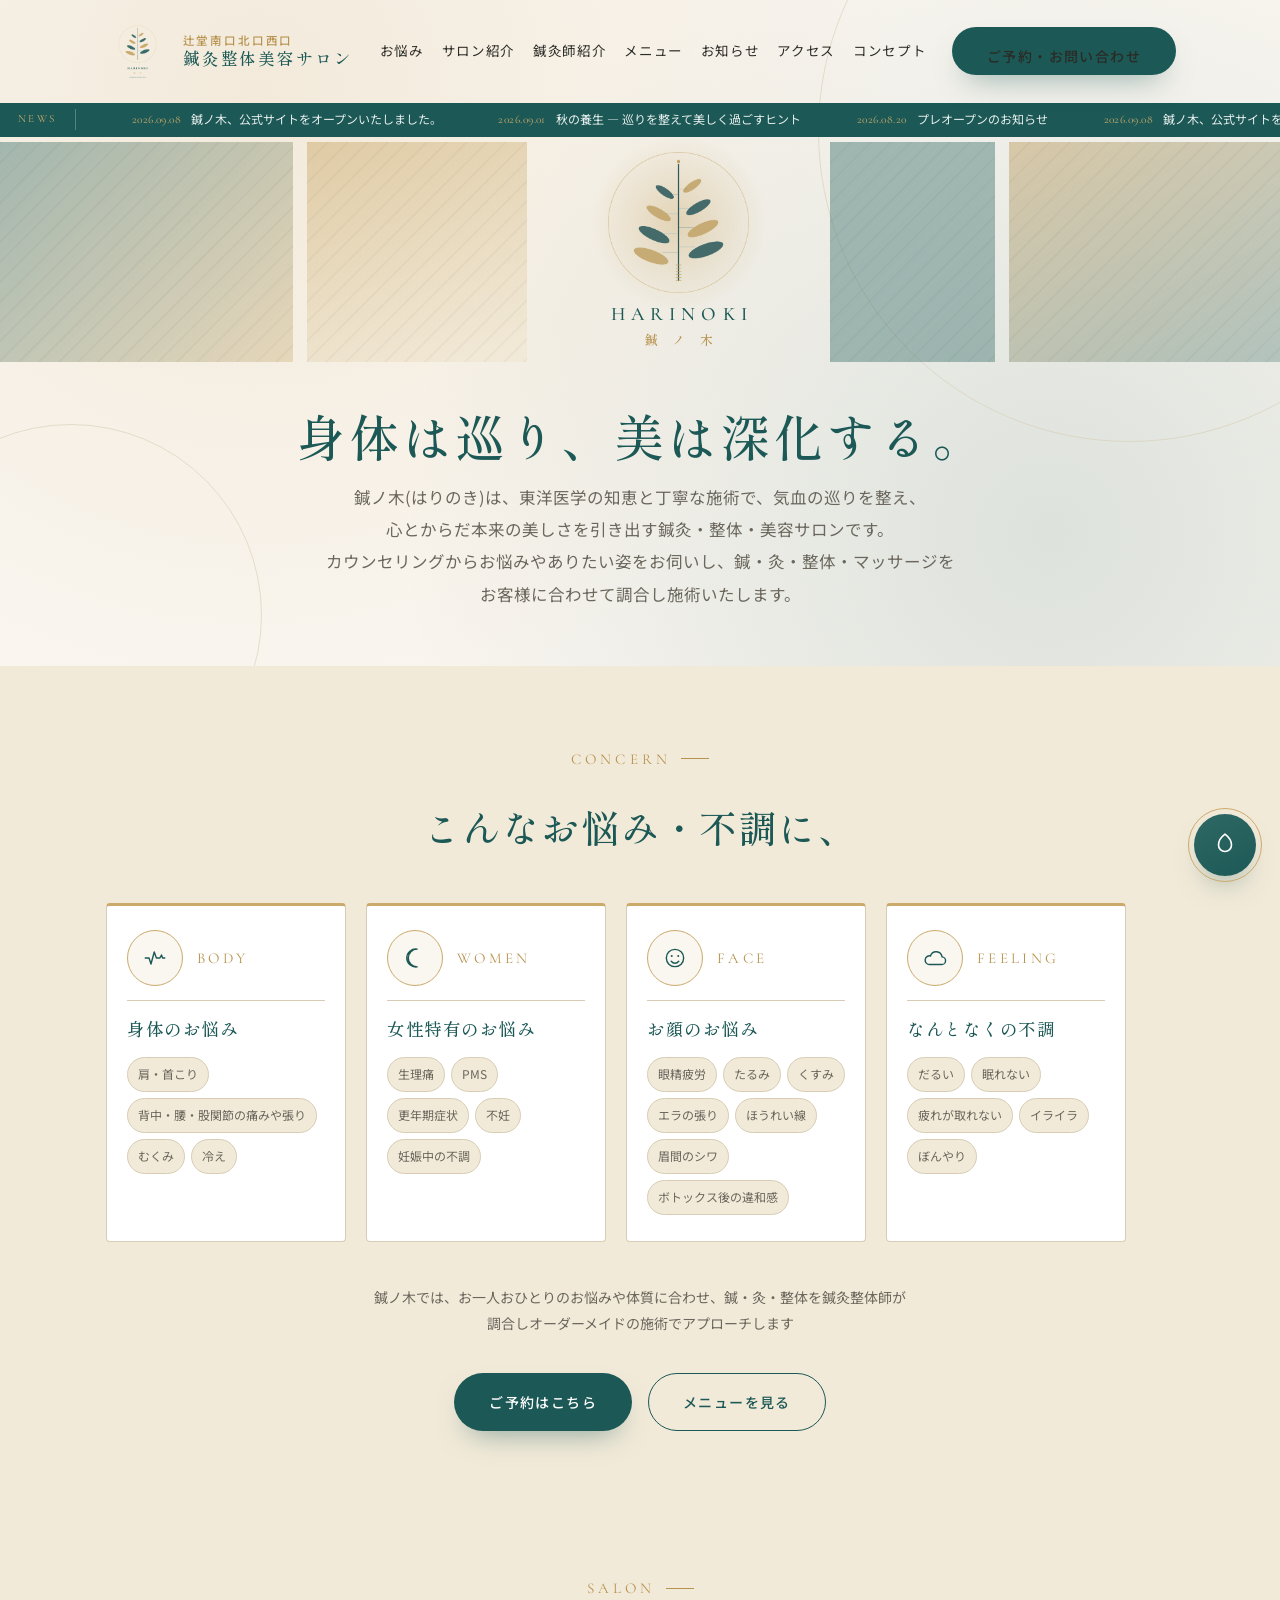
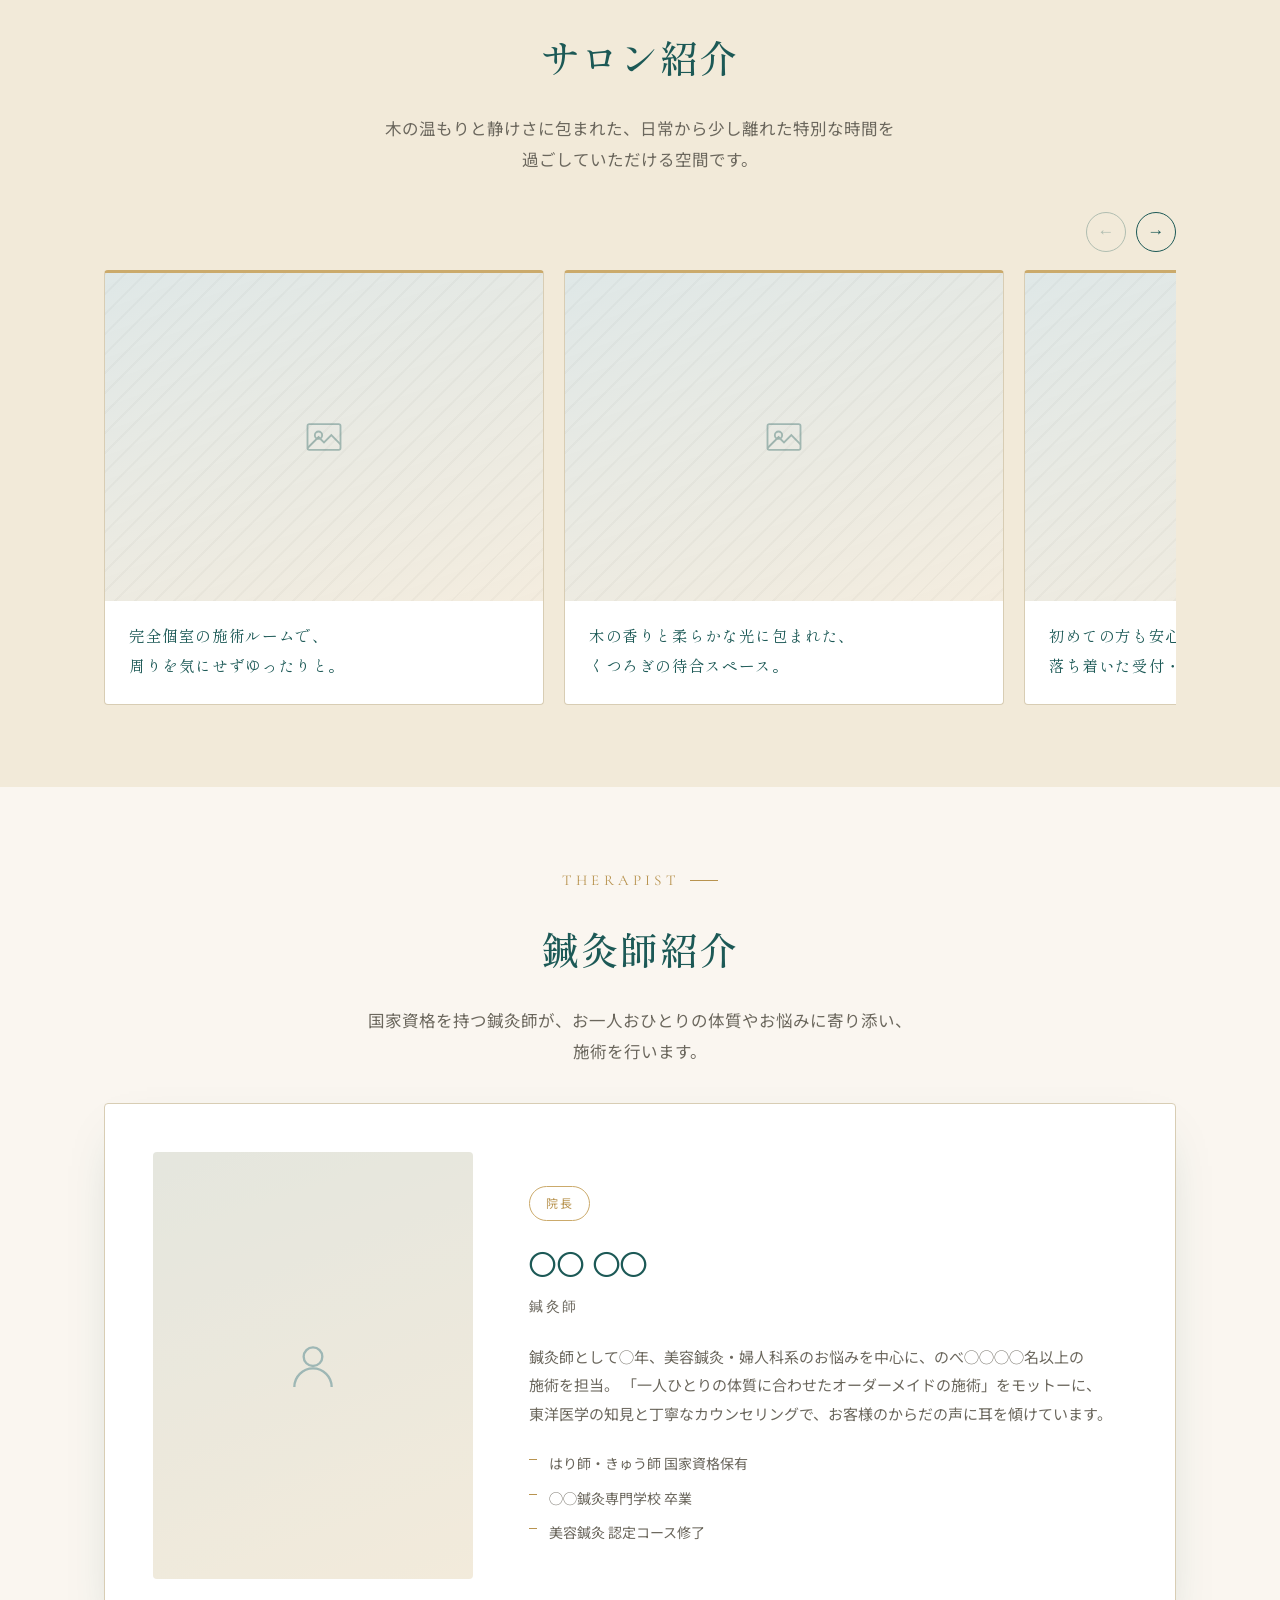
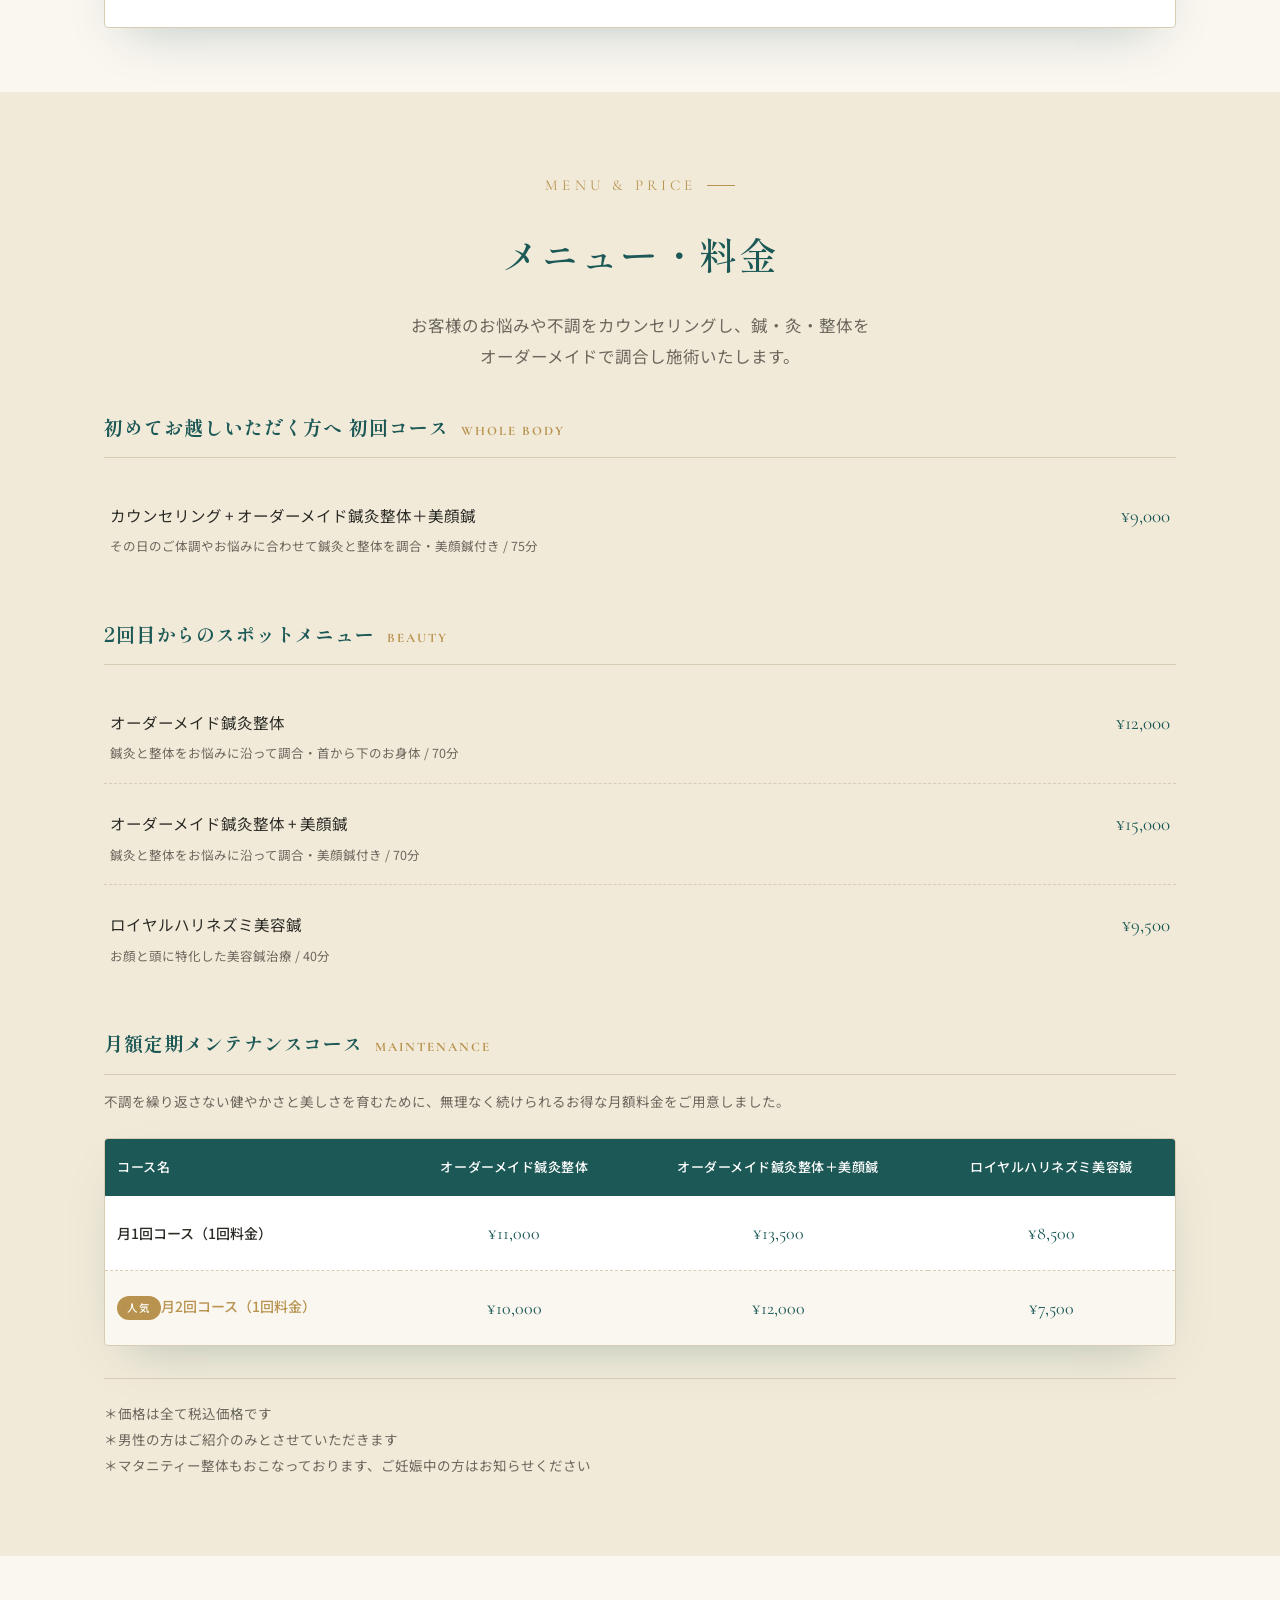
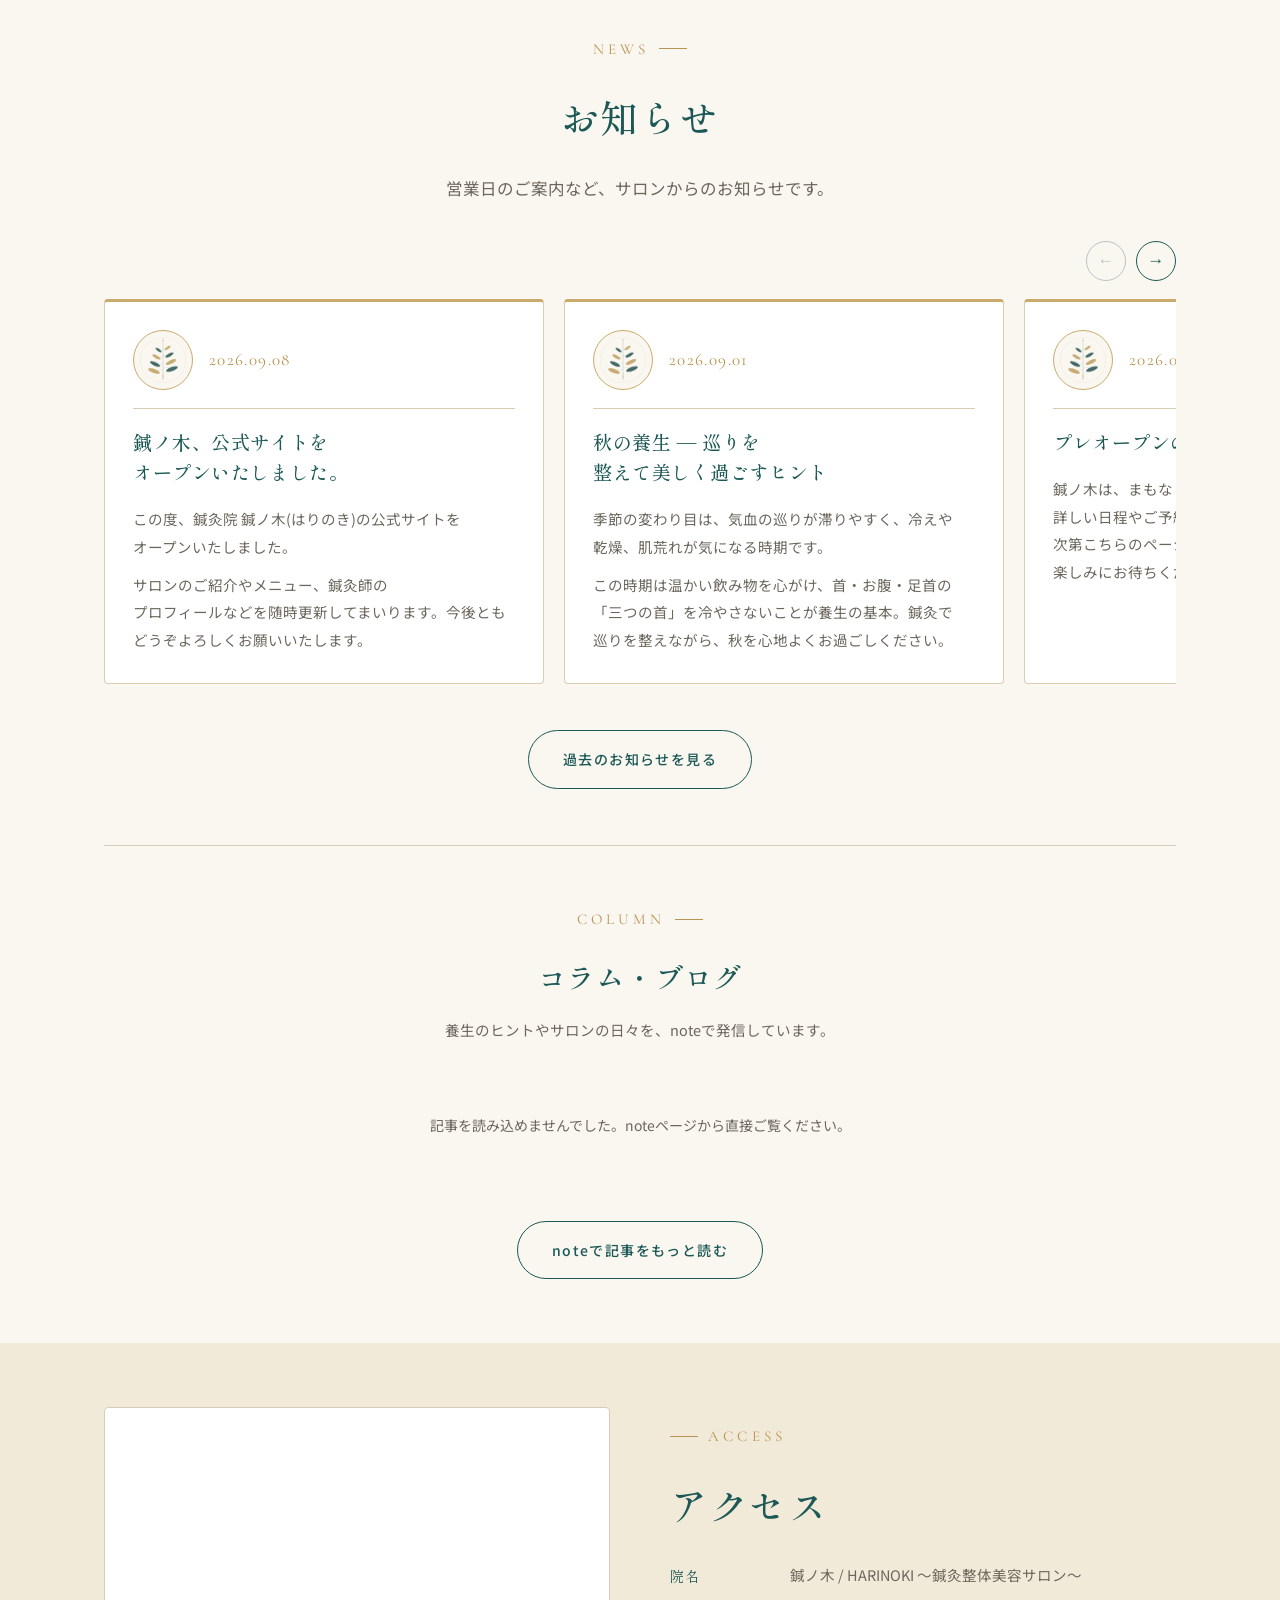
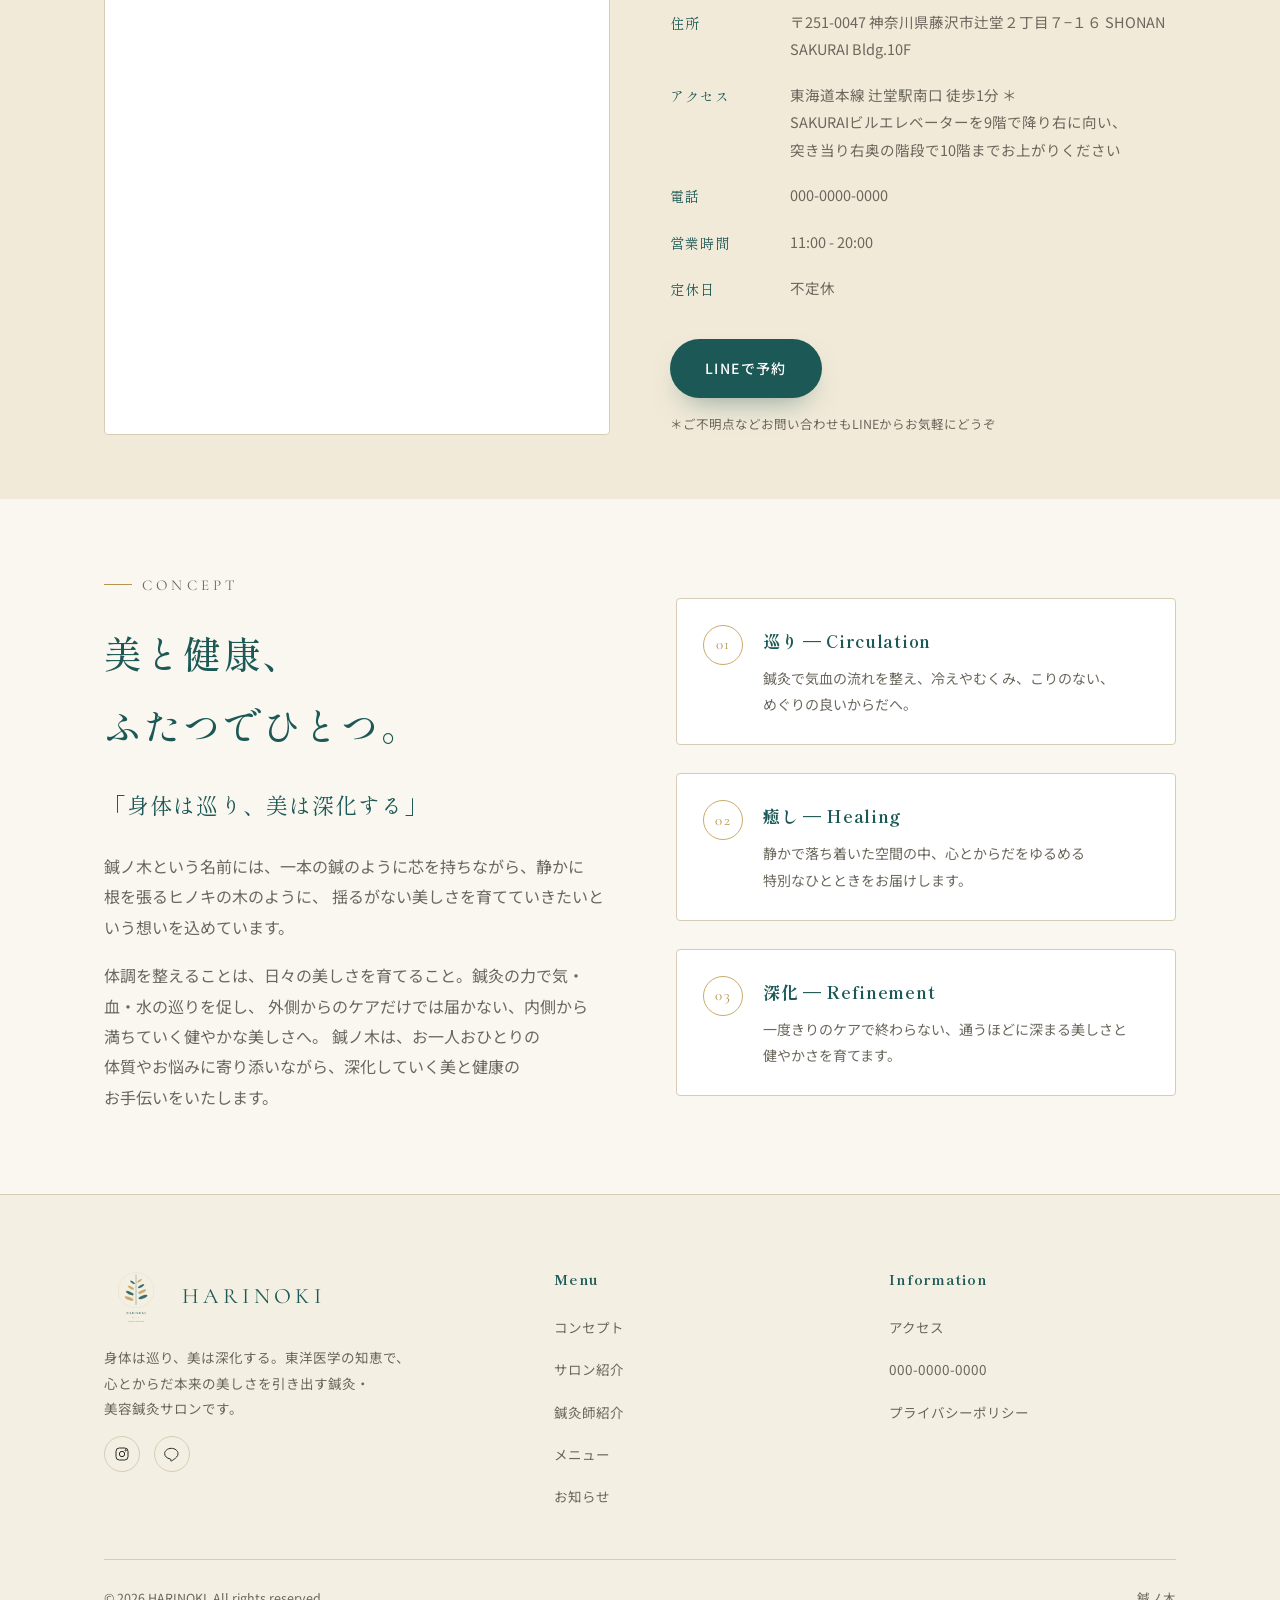
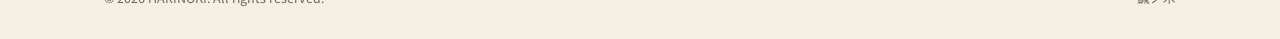
==== commit 2d29fea5: "Add top photo strip, remove hero center logo, fix news ticker seam - Add borderless left-scrolling p" ====
--- a/index.html
+++ b/index.html
@@ -64,22 +64,49 @@
 
 <!-- ==================== Hero ==================== -->
 <section class="hero" id="home">
+  <!--
+    トップの写真ストリップ(左に流れる・枠なし):
+    4枚の写真と、ロゴ(1枚)が流れます。現在の .strip-photo.is-placeholder は、写真が入るまでの仮の表示です。
+    実際の写真は assets/photos/ などに置き、各 <div class="strip-photo is-placeholder ..."></div> を
+      <img class="strip-photo is-wide" src="assets/photos/xxx.jpg" alt="">
+    に差し替えてください(is-wide=横長 / is-square=正方形 / is-tall=縦長)。
+    ループ表示のため、同じ内容を2セット(後半は aria-hidden)並べています。差し替えは両方のセットで行ってください。
+  -->
+  <div class="photo-strip" aria-label="サロンの写真">
+    <div class="photo-strip-track">
+        <div class="strip-photo is-placeholder is-wide tone-1" role="img" aria-label="サロンの写真(準備中)"></div>
+        <div class="strip-photo is-placeholder is-square tone-2" role="img" aria-label="サロンの写真(準備中)"></div>
+        <div class="strip-logo">
+          <div class="strip-logo-mark"><img src="assets/symbol-transparent.png" alt="辻堂 鍼灸院 鍼ノ木"></div>
+          <div class="strip-logo-text">
+            <span class="strip-logo-en">HARINOKI</span>
+            <span class="strip-logo-jp">鍼 ノ 木</span>
+          </div>
+        </div>
+        <div class="strip-photo is-placeholder is-tall tone-3" role="img" aria-label="サロンの写真(準備中)"></div>
+        <div class="strip-photo is-placeholder is-wide tone-4" role="img" aria-label="サロンの写真(準備中)"></div>
+        <div class="strip-photo is-placeholder is-wide tone-1" aria-hidden="true"></div>
+        <div class="strip-photo is-placeholder is-square tone-2" aria-hidden="true"></div>
+        <div class="strip-logo" aria-hidden="true">
+          <div class="strip-logo-mark"><img src="assets/symbol-transparent.png" alt=""></div>
+          <div class="strip-logo-text">
+            <span class="strip-logo-en">HARINOKI</span>
+            <span class="strip-logo-jp">鍼 ノ 木</span>
+          </div>
+        </div>
+        <div class="strip-photo is-placeholder is-tall tone-3" aria-hidden="true"></div>
+        <div class="strip-photo is-placeholder is-wide tone-4" aria-hidden="true"></div>
+    </div>
+  </div>
+
   <div class="hero-inner">
     <h1>身体は巡り、美は深化する。</h1>
-    <div class="hero-logo-wrap">
-      <img src="assets/symbol-transparent.png" alt="辻堂 鍼灸院 鍼ノ木" class="hero-logo">
-    </div>
-    <div class="hero-brand-text">
-      <span class="hero-brand-en">HARINOKI</span>
-      <span class="hero-brand-jp">鍼 ノ 木</span>
-    </div>
     <p class="lead">
       鍼ノ木(はりのき)は、東洋医学の知恵と丁寧な施術で、気血の巡りを整え、
       心とからだ本来の美しさを引き出す鍼灸・整体・美容サロンです。
       カウンセリングからお悩みやありたい姿をお伺いし、鍼・灸・整体・マッサージをお客様に合わせて調合し施術いたします。
     </p>
   </div>
-  <span class="scroll-cue"></span>
 </section>
 
 <!-- ==================== Concerns ==================== -->
@@ -136,6 +163,7 @@
             <span>エラの張り</span>
             <span>ほうれい線</span>
             <span>眉間のシワ</span>
+            <span>ボトックス後の違和感</span>
           </div>
         </div>
         <div class="news-card concern-card">
--- a/css/style.css
+++ b/css/style.css
@@ -226,8 +226,6 @@
   display: flex;
   align-items: center;
   height: 100%;
-  gap: 56px;
-  padding-left: 32px;
   width: max-content;
   white-space: nowrap;
   animation: ticker-scroll 28s linear infinite;
@@ -239,6 +237,7 @@
   display: inline-flex;
   align-items: center;
   gap: 10px;
+  margin-left: 56px;
   font-family: var(--font-jp-sans);
   font-size: 12px;
   color: rgba(255,255,255,0.9);
@@ -262,7 +261,7 @@
 
 @media (max-width: 480px) {
   .news-ticker-label { display: none; }
-  .news-ticker-track { padding-left: 16px; gap: 40px; }
+  .news-ticker-item { margin-left: 40px; }
 }
 
 .brand {
@@ -365,12 +364,10 @@
    ========================================================================== */
 
 .hero {
-  min-height: 100vh;
-  display: flex;
-  align-items: center;
-  justify-content: center;
+  display: flex;
+  flex-direction: column;
   text-align: center;
-  padding: 194px 24px 48px;
+  padding: 0 0 56px;
   position: relative;
   background:
     radial-gradient(circle at 20% 15%, rgba(203,170,107,0.16), transparent 55%),
@@ -390,72 +387,100 @@
 .hero::before { width: 620px; height: 620px; top: -180px; right: -160px; }
 .hero::after { width: 380px; height: 380px; bottom: -140px; left: -120px; }
 
-.hero-inner { max-width: 720px; position: relative; z-index: 2; }
-
-.hero-logo-wrap {
+.hero-inner { width: 100%; max-width: 780px; margin: 0 auto; padding: 36px 24px 0; position: relative; z-index: 2; }
+
+@keyframes glow-pulse {
+  0%, 100% { opacity: 0.5; transform: scale(1); }
+  50% { opacity: 0.9; transform: scale(1.08); }
+}
+
+/* ---------- トップの写真ストリップ(枠なし・左に流れる) ---------- */
+
+.photo-strip {
+  --strip-h: clamp(150px, 19vw, 220px);
   position: relative;
-  width: clamp(200px, 28vw, 260px);
-  height: clamp(200px, 28vw, 260px);
-  margin: 0 auto 16px;
-}
-
-.hero-logo-wrap::before {
+  z-index: 2;
+  padding-top: 142px;
+  overflow: hidden;
+}
+
+.photo-strip-track {
+  display: flex;
+  align-items: center;
+  width: max-content;
+  animation: ticker-scroll 50s linear infinite;
+}
+.photo-strip:hover .photo-strip-track { animation-play-state: paused; }
+
+.photo-strip-track > * {
+  flex: none;
+  height: var(--strip-h);
+  margin-right: 14px;
+}
+
+.strip-photo { display: block; width: auto; aspect-ratio: 4 / 3; object-fit: cover; }
+.strip-photo.is-square { aspect-ratio: 1 / 1; }
+.strip-photo.is-tall { aspect-ratio: 3 / 4; }
+
+.strip-photo.is-placeholder {
+  background:
+    repeating-linear-gradient(135deg, rgba(43,43,38,0.035) 0 2px, transparent 2px 14px),
+    var(--tone, linear-gradient(135deg, rgba(47,104,100,0.4), rgba(203,170,107,0.35)));
+}
+.strip-photo.tone-1 { --tone: linear-gradient(135deg, rgba(47,104,100,0.42), rgba(203,170,107,0.34)); }
+.strip-photo.tone-2 { --tone: linear-gradient(160deg, rgba(203,170,107,0.5), rgba(242,234,217,1)); }
+.strip-photo.tone-3 { --tone: linear-gradient(135deg, rgba(79,125,121,0.5), rgba(28,89,86,0.36)); }
+.strip-photo.tone-4 { --tone: linear-gradient(150deg, rgba(184,147,79,0.42), rgba(47,104,100,0.3)); }
+
+.strip-logo {
+  display: flex;
+  flex-direction: column;
+  align-items: center;
+  justify-content: center;
+  gap: 8px;
+  aspect-ratio: 5 / 4;
+}
+
+.strip-logo-mark {
+  position: relative;
+  height: 64%;
+  aspect-ratio: 1 / 1;
+  animation: strip-float 6s ease-in-out infinite;
+}
+.strip-logo-mark::before {
   content: "";
   position: absolute;
-  inset: -36px;
+  inset: -18px;
   border-radius: 50%;
   background: radial-gradient(circle, rgba(203,170,107,0.38), transparent 70%);
   animation: glow-pulse 5s ease-in-out infinite;
 }
-
-.hero-logo {
-  position: relative;
-  width: 100%;
-  height: 100%;
-  object-fit: contain;
-  opacity: 0;
-  transform: scale(0.85) translateY(14px);
-  animation:
-    logo-enter 1.4s cubic-bezier(.2,.8,.2,1) forwards,
-    logo-float 6s ease-in-out 1.4s infinite;
-}
-
-@keyframes logo-enter {
-  to { opacity: 1; transform: scale(1) translateY(0); }
-}
-@keyframes logo-float {
-  0%, 100% { transform: translateY(0); }
-  50% { transform: translateY(-14px); }
-}
-@keyframes glow-pulse {
-  0%, 100% { opacity: 0.5; transform: scale(1); }
-  50% { opacity: 0.9; transform: scale(1.08); }
-}
-
-.hero-brand-text {
-  text-align: center;
-  margin-bottom: 28px;
-  opacity: 0;
-  animation: fade-up 1s ease 0.4s forwards;
-}
-
-.hero-brand-en {
+.strip-logo-mark img { position: relative; display: block; width: 100%; height: 100%; object-fit: contain; }
+
+.strip-logo-text { text-align: center; }
+.strip-logo-en {
   display: block;
+  padding-left: 0.32em;
   font-family: var(--font-en);
-  font-size: clamp(22px, 3vw, 32px);
+  font-size: clamp(13px, 1.5vw, 19px);
+  font-weight: 500;
   letter-spacing: 0.32em;
-  color: var(--teal-deep);
+  line-height: 1.4;
+  color: var(--teal-deep);
+}
+.strip-logo-jp {
+  display: block;
+  padding-left: 0.45em;
+  font-family: var(--font-jp-serif);
+  font-size: clamp(10px, 1vw, 13px);
   font-weight: 500;
-  margin-bottom: 2px;
-}
-
-.hero-brand-jp {
-  display: block;
-  font-family: var(--font-jp-serif);
-  font-size: clamp(13.5px, 1.4vw, 17px);
   letter-spacing: 0.45em;
   color: var(--gold-deep);
-  font-weight: 500;
+}
+
+@keyframes strip-float {
+  0%, 100% { transform: translateY(0); }
+  50% { transform: translateY(-8px); }
 }
 
 .hero h1 {
@@ -474,9 +499,9 @@
   font-size: clamp(14px, 0.9vw + 10px, 16.5px);
   color: var(--ink-soft);
   max-width: 640px;
-  margin: 0 auto 40px;
+  margin: 0 auto;
   opacity: 0;
-  animation: fade-up 1s ease 0.8s forwards;
+  animation: fade-up 1s ease 0.4s forwards;
   line-height: 1.95;
 }
 
@@ -492,32 +517,6 @@
 @keyframes fade-up {
   from { opacity: 0; transform: translateY(16px); }
   to { opacity: 1; transform: translateY(0); }
-}
-
-.scroll-cue {
-  position: absolute;
-  bottom: 36px;
-  left: 50%;
-  transform: translateX(-50%);
-  width: 1px;
-  height: 60px;
-  background: linear-gradient(to bottom, var(--gold-deep), transparent);
-  opacity: 0.7;
-}
-.scroll-cue::after {
-  content: "";
-  position: absolute;
-  top: 0; left: -3px;
-  width: 7px; height: 7px;
-  border-radius: 50%;
-  background: var(--gold-deep);
-  animation: cue-move 2.4s ease-in-out infinite;
-}
-@keyframes cue-move {
-  0% { top: 0; opacity: 0; }
-  20% { opacity: 1; }
-  80% { opacity: 1; }
-  100% { top: 54px; opacity: 0; }
 }
 
 /* ==========================================================================
@@ -1345,7 +1344,8 @@
 }
 
 @media (max-width: 480px) {
-  .hero { padding: 160px 20px 44px; }
+  .hero { padding: 0 0 40px; }
+  .hero-inner { padding: 24px 20px 0; }
   .hero h1 { font-size: 6.6vw; letter-spacing: 0.02em; white-space: nowrap; }
   .hero-actions { flex-direction: column; width: 100%; }
   .hero-actions .btn { width: 100%; justify-content: center; }
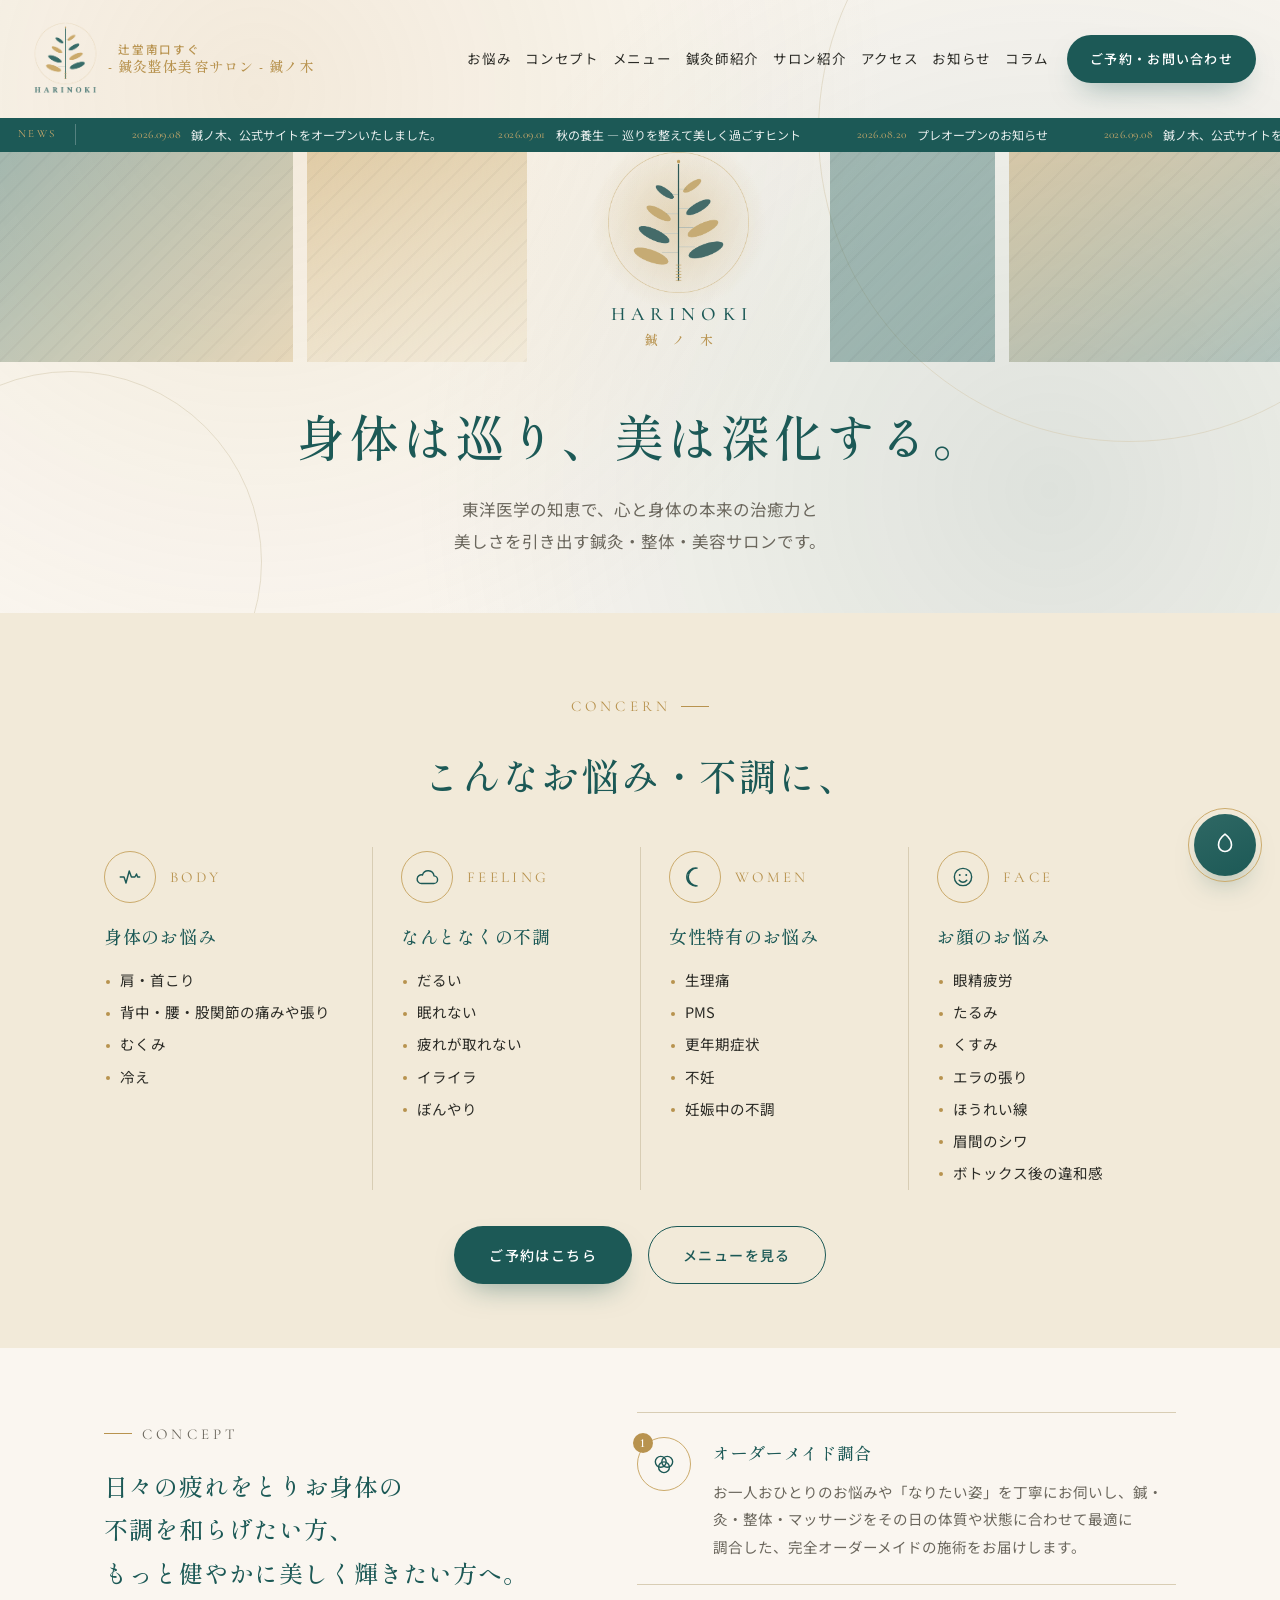
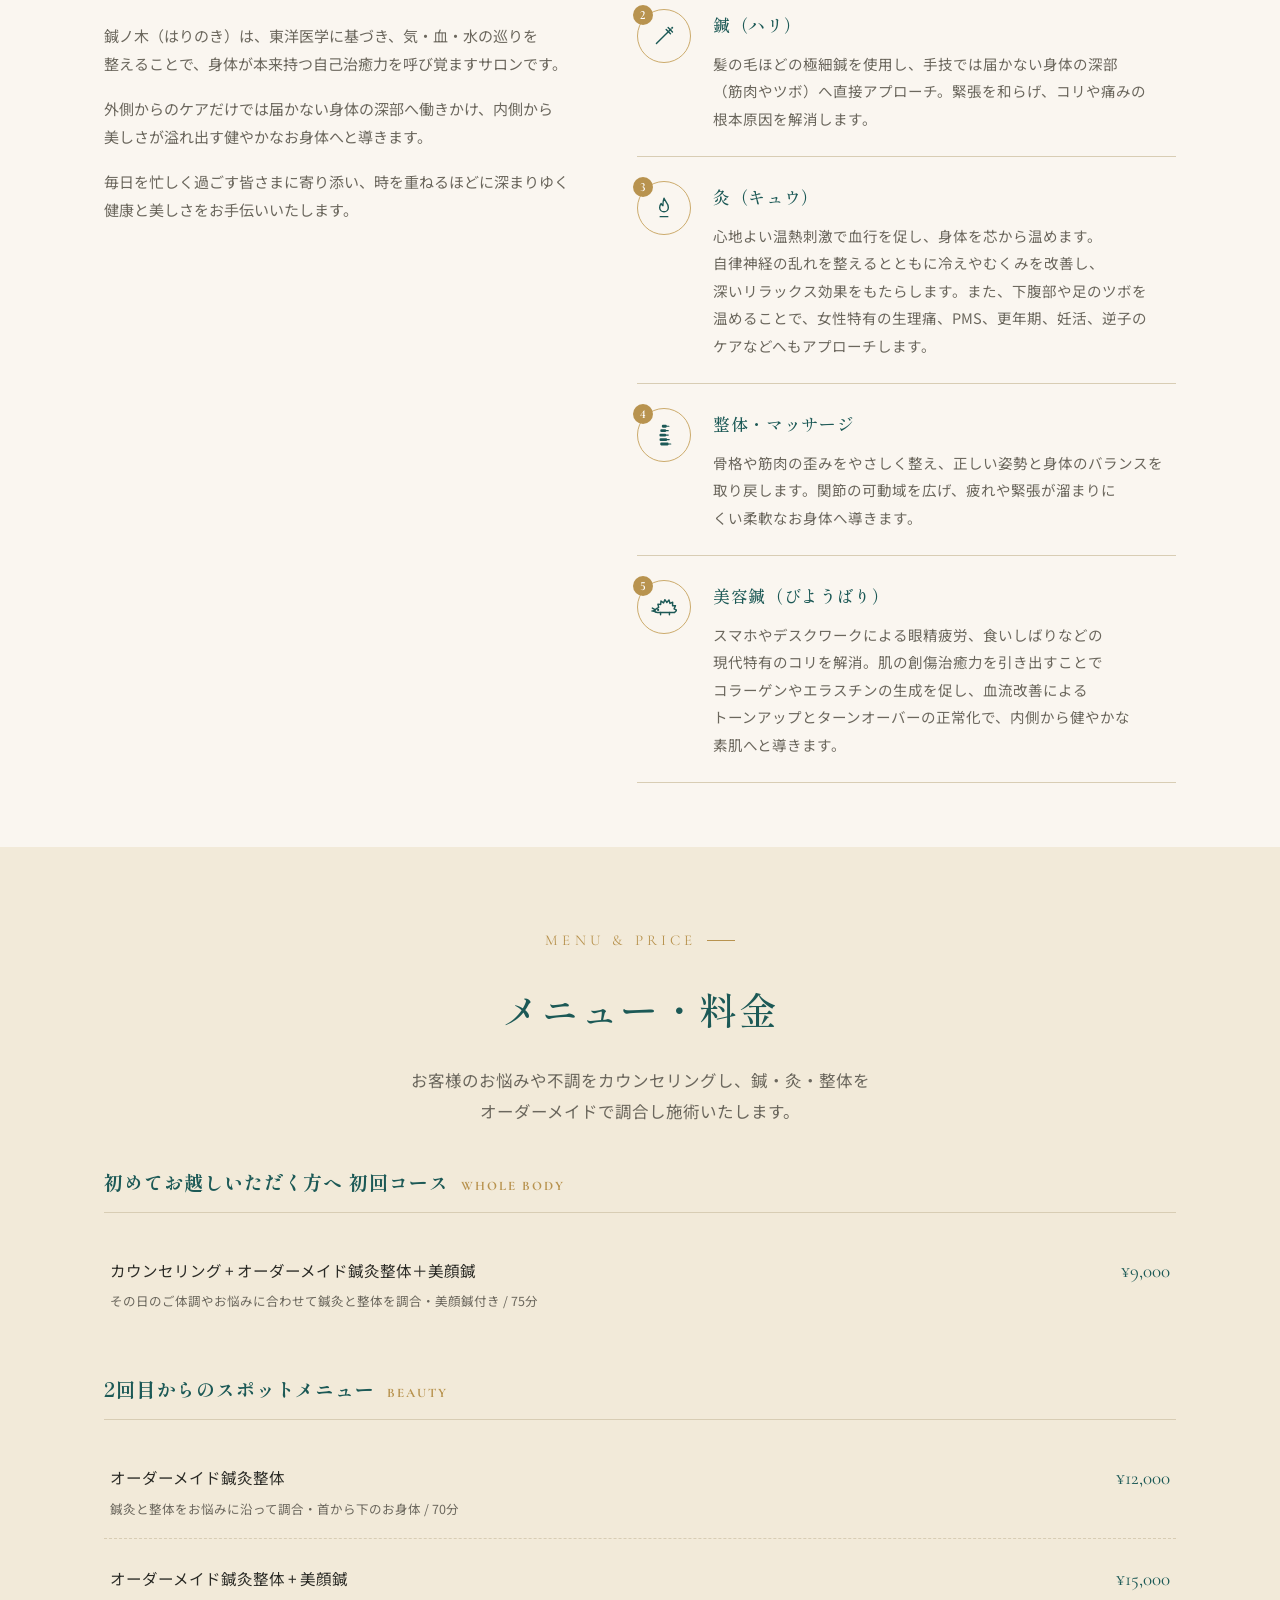
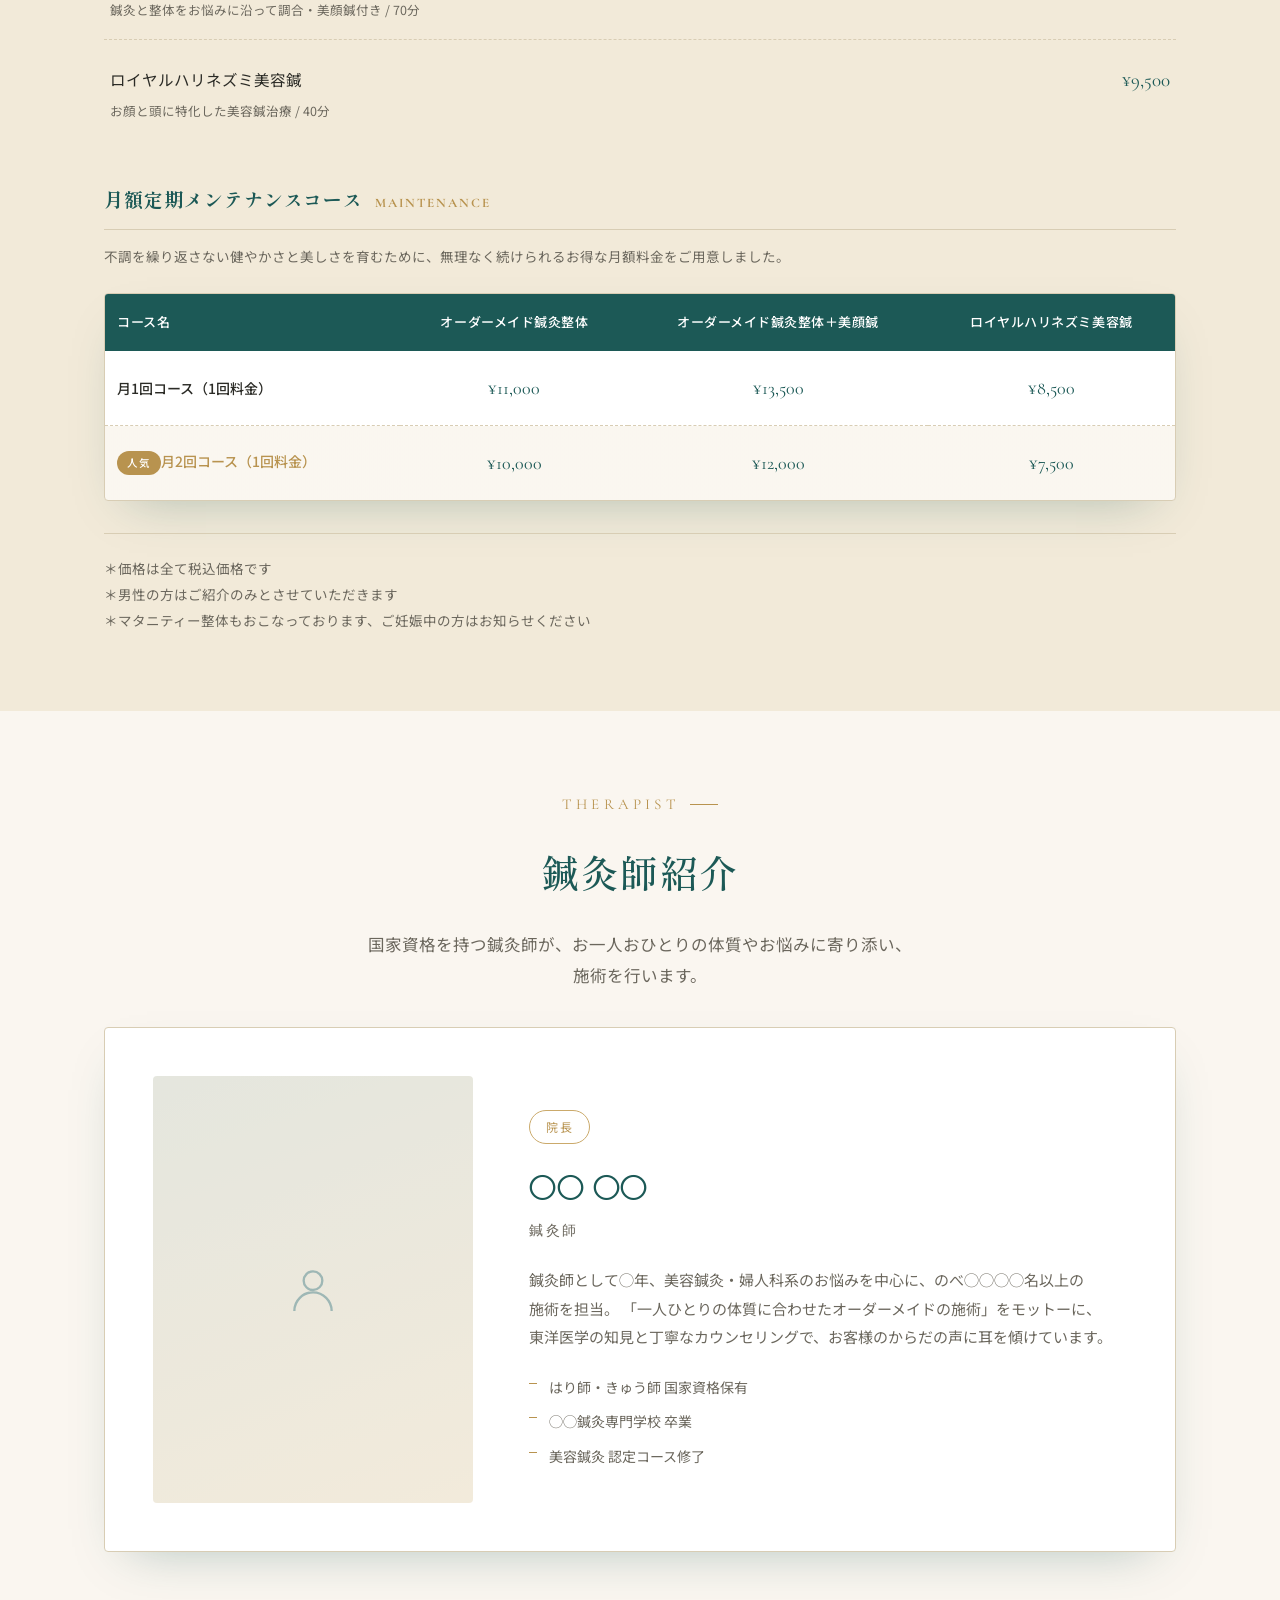
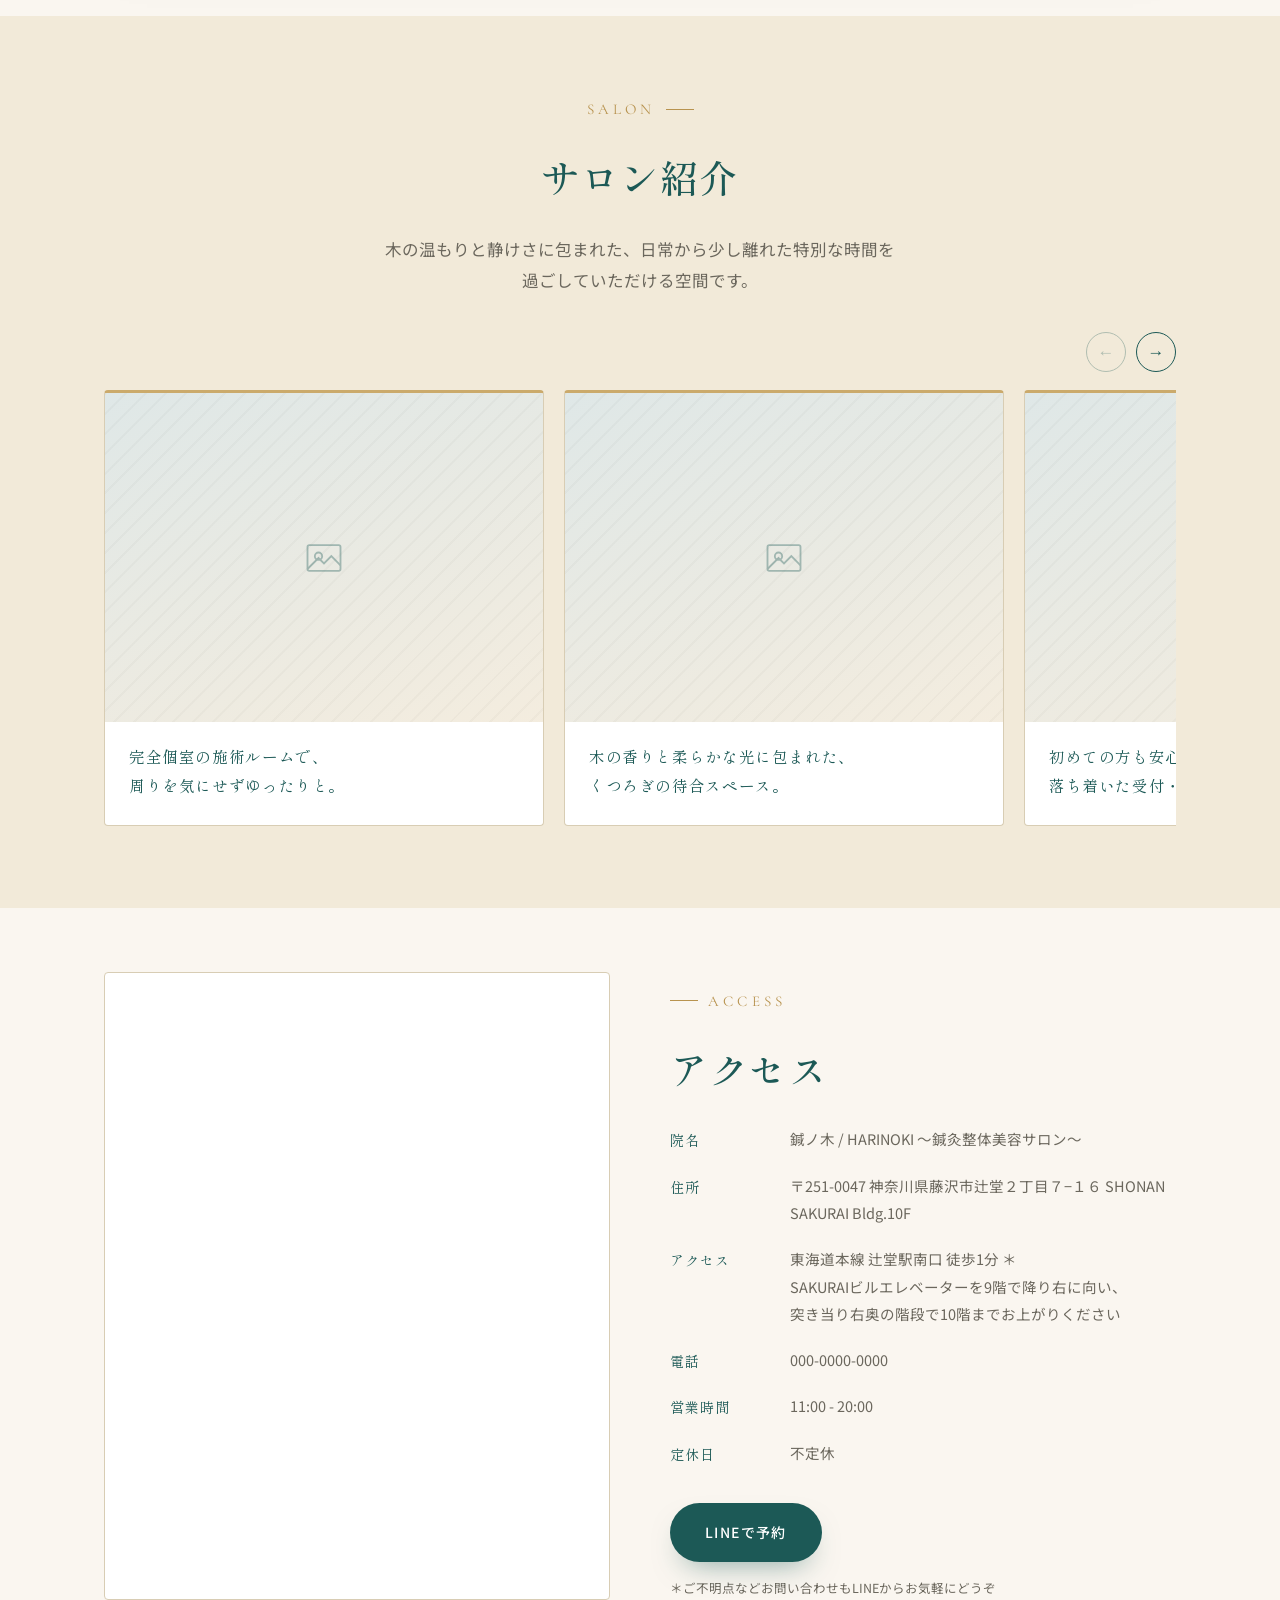
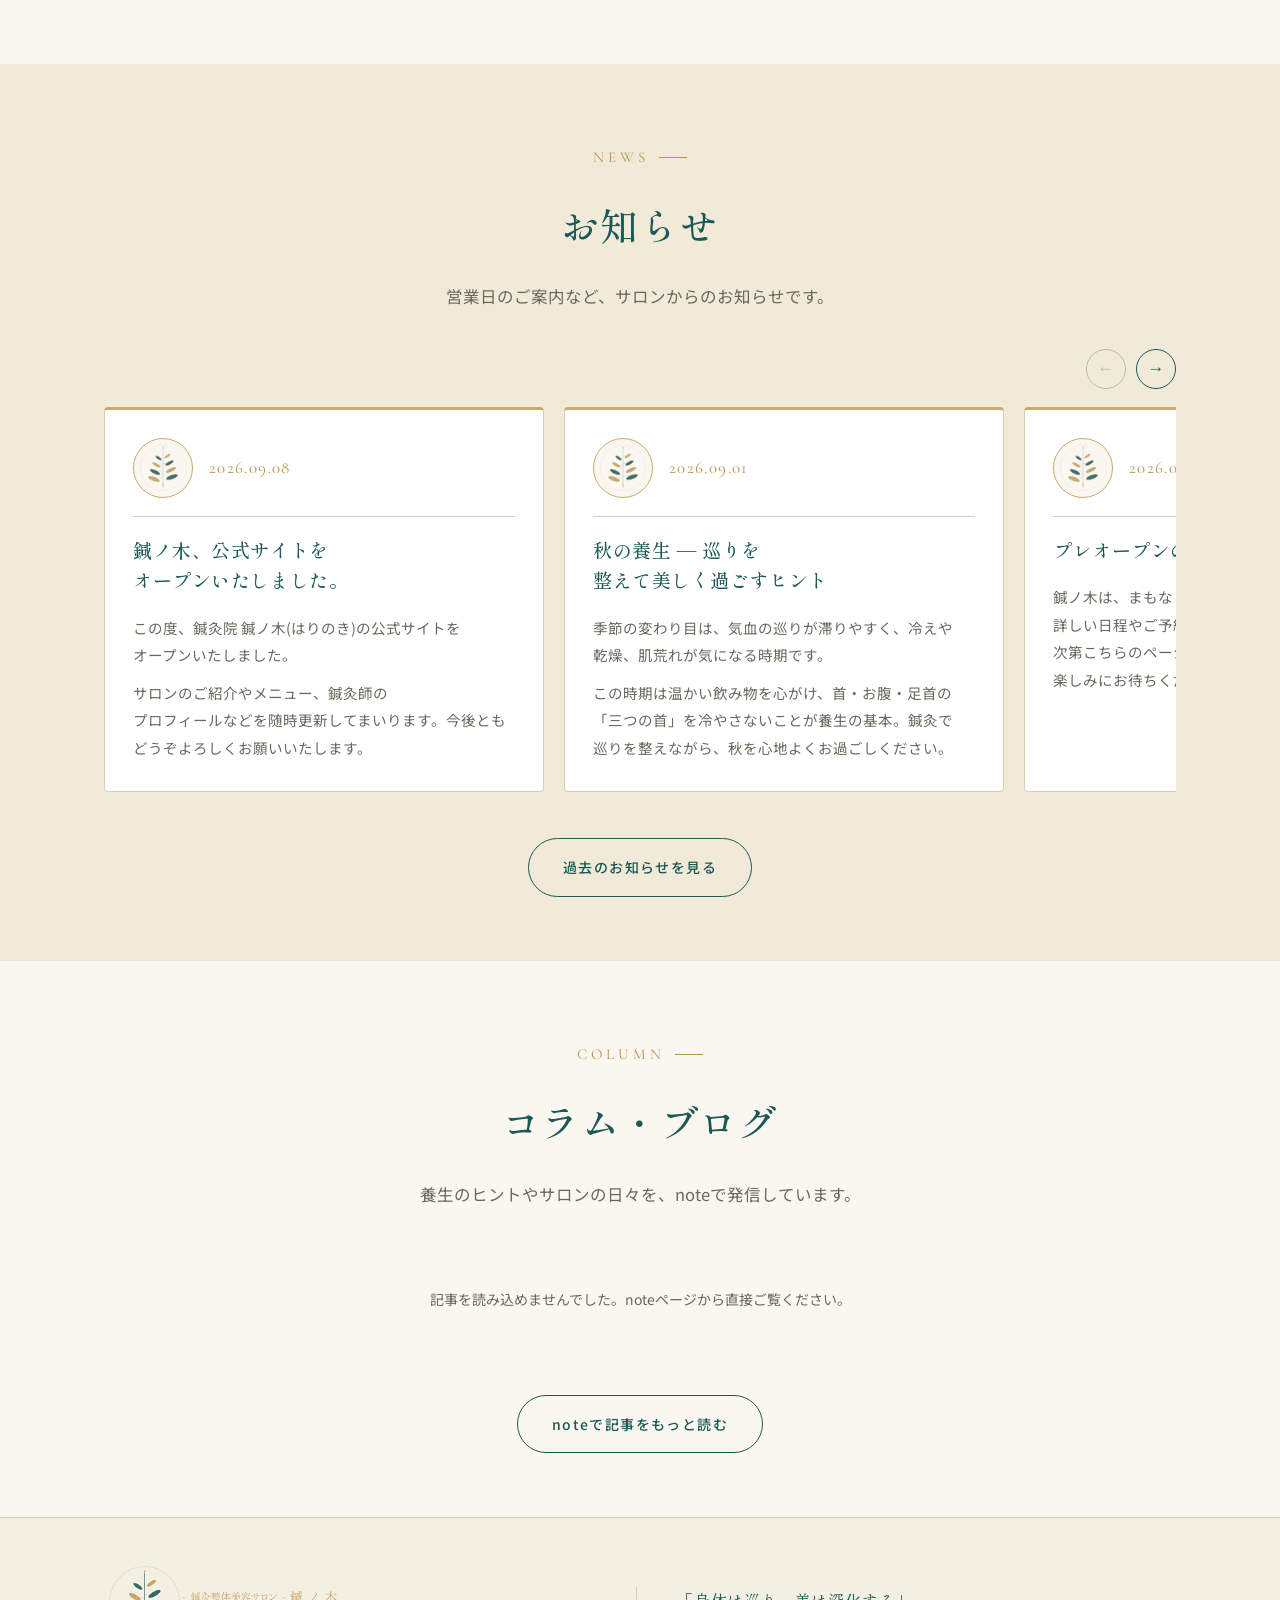
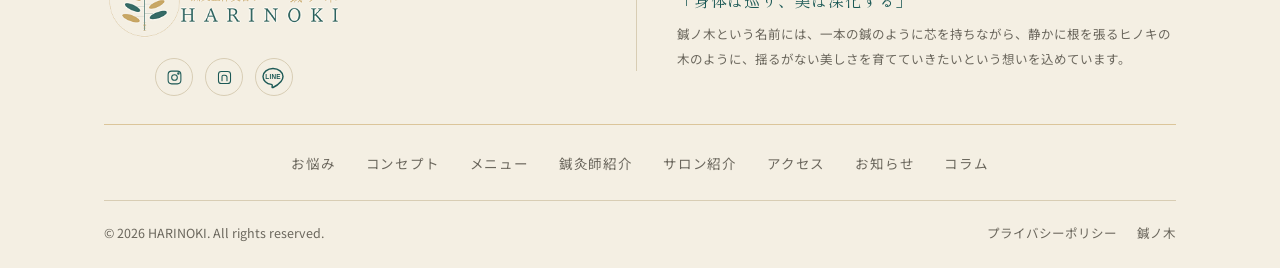
==== commit ed04280a: "Apply new logos, section reorder, privacy page, and concept redesign - New header/footer logos, doma" ====
--- a/index.html
+++ b/index.html
@@ -3,15 +3,32 @@
 <head>
 <meta charset="UTF-8">
 <meta name="viewport" content="width=device-width, initial-scale=1.0">
+
+<!-- Google tag (gtag.js): 本番ドメイン(harino-ki.com)でのみ計測します -->
+<script>
+  if (location.hostname === 'harino-ki.com' || location.hostname === 'www.harino-ki.com') {
+    var gaTag = document.createElement('script');
+    gaTag.async = true;
+    gaTag.src = 'https://www.googletagmanager.com/gtag/js?id=G-6V3LR58EVZ';
+    document.head.appendChild(gaTag);
+
+    window.dataLayer = window.dataLayer || [];
+    window.gtag = function () { window.dataLayer.push(arguments); };
+    window.gtag('js', new Date());
+    window.gtag('config', 'G-6V3LR58EVZ');
+  }
+</script>
 <title>鍼ノ木 HARINOKI | 鍼灸院・美容鍼灸サロン</title>
 <meta name="description" content="鍼ノ木(はりのき)は「身体は巡り、美は深化する」をスローガンに掲げる鍼灸・美容鍼灸サロンです。東洋医学の知恵で、心とからだ本来の美しさへ導きます。">
 
 <!-- Open Graph -->
 <meta property="og:title" content="鍼ノ木 HARINOKI | 鍼灸院・美容鍼灸サロン">
 <meta property="og:description" content="身体は巡り、美は深化する。鍼灸院 鍼ノ木の公式サイトです。">
-<meta property="og:image" content="assets/logo-transparent.png">
+<meta property="og:image" content="https://harino-ki.com/assets/logo-star.png">
+<meta property="og:url" content="https://harino-ki.com/">
 <meta property="og:type" content="website">
 
+<link rel="canonical" href="https://harino-ki.com/">
 <link rel="icon" href="assets/favicon-32.png" sizes="32x32">
 <link rel="apple-touch-icon" href="assets/favicon-192.png">
 
@@ -28,22 +45,23 @@
 <header class="site-header" id="siteHeader">
   <div class="container">
     <a href="#home" class="brand">
-      <img src="assets/logo-transparent.png" alt="辻堂南口 美容鍼灸整体サロン 鍼ノ木 ロゴ">
+      <img src="assets/logo-star.png" alt="鍼ノ木 HARINOKI ロゴ">
       <span class="brand-text">
-        <span class="brand-sub">辻堂南口北口西口</span>
-        <span class="brand-main">鍼灸整体美容サロン</span>
+        <span class="brand-sub">辻堂南口すぐ</span>
+        <span class="brand-main"><span class="brand-dash" aria-hidden="true">-</span>鍼灸整体美容サロン - 鍼ノ木</span>
       </span>
     </a>
 
     <nav class="main-nav" id="mainNav">
       <ul>
         <li><a href="#concerns" class="nav-link">お悩み</a></li>
+        <li><a href="#concept" class="nav-link">コンセプト</a></li>
+        <li><a href="#menu" class="nav-link">メニュー</a></li>
+        <li><a href="#therapist" class="nav-link">鍼灸師紹介</a></li>
         <li><a href="#salon" class="nav-link">サロン紹介</a></li>
-        <li><a href="#therapist" class="nav-link">鍼灸師紹介</a></li>
-        <li><a href="#menu" class="nav-link">メニュー</a></li>
+        <li><a href="#access" class="nav-link">アクセス</a></li>
         <li><a href="#news" class="nav-link">お知らせ</a></li>
-        <li><a href="#access" class="nav-link">アクセス</a></li>
-        <li><a href="#concept" class="nav-link">コンセプト</a></li>
+        <li><a href="#column" class="nav-link">コラム</a></li>
       </ul>
       <a href="#access" class="btn btn-primary">ご予約・お問い合わせ</a>
     </nav>
@@ -101,11 +119,7 @@
 
   <div class="hero-inner">
     <h1>身体は巡り、美は深化する。</h1>
-    <p class="lead">
-      鍼ノ木(はりのき)は、東洋医学の知恵と丁寧な施術で、気血の巡りを整え、
-      心とからだ本来の美しさを引き出す鍼灸・整体・美容サロンです。
-      カウンセリングからお悩みやありたい姿をお伺いし、鍼・灸・整体・マッサージをお客様に合わせて調合し施術いたします。
-    </p>
+    <p class="lead">東洋医学の知恵で、心と身体の本来の治癒力と美しさを引き出す鍼灸・整体・美容サロンです。</p>
   </div>
 </section>
 
@@ -117,75 +131,65 @@
       <h2 class="section-title">こんなお悩み・不調に、</h2>
     </div>
 
-    <div class="news-carousel reveal">
-      <div class="news-carousel-nav" hidden>
-        <button type="button" class="news-arrow" id="concernPrev" aria-label="前のカード">&larr;</button>
-        <button type="button" class="news-arrow" id="concernNext" aria-label="次のカード">&rarr;</button>
-      </div>
-      <div class="news-feed" id="concernList" role="region" aria-label="お悩み・不調" tabindex="0">
-        <div class="news-card concern-card">
-          <div class="news-card-head">
-            <span class="concern-icon"><svg width="26" height="26" viewBox="0 0 24 24" fill="none" stroke="currentColor" stroke-width="1.3" stroke-linecap="round" stroke-linejoin="round"><path d="M3 12h3.5l1.8 5.5 3-11 2 5.5h3.2l1.5-2.8 1 2.8H21"/></svg></span>
-            <span class="concern-label">BODY</span>
-          </div>
-          <h3 class="news-card-title">身体のお悩み</h3>
-          <div class="concern-tags">
-            <span>肩・首こり</span>
-            <span>背中・腰・股関節の痛みや張り</span>
-            <span>むくみ</span>
-            <span>冷え</span>
-          </div>
-        </div>
-        <div class="news-card concern-card">
-          <div class="news-card-head">
-            <span class="concern-icon"><svg width="26" height="26" viewBox="0 0 24 24" fill="none" stroke="currentColor" stroke-width="1.3" stroke-linecap="round" stroke-linejoin="round"><path d="M14 3.8a8.3 8.3 0 1 0 0 16.4A6.8 6.8 0 1 1 14 3.8Z"/></svg></span>
-            <span class="concern-label">WOMEN</span>
-          </div>
-          <h3 class="news-card-title">女性特有のお悩み</h3>
-          <div class="concern-tags">
-            <span>生理痛</span>
-            <span>PMS</span>
-            <span>更年期症状</span>
-            <span>不妊</span>
-            <span>妊娠中の不調</span>
-          </div>
-        </div>
-        <div class="news-card concern-card">
-          <div class="news-card-head">
-            <span class="concern-icon"><svg width="26" height="26" viewBox="0 0 24 24" fill="none" stroke="currentColor" stroke-width="1.3" stroke-linecap="round" stroke-linejoin="round"><circle cx="12" cy="12" r="8"/><circle cx="9" cy="10.2" r="0.9" fill="currentColor" stroke="none"/><circle cx="15" cy="10.2" r="0.9" fill="currentColor" stroke="none"/><path d="M8.5 15c1 1.2 2.2 1.8 3.5 1.8s2.5-.6 3.5-1.8"/></svg></span>
-            <span class="concern-label">FACE</span>
-          </div>
-          <h3 class="news-card-title">お顔のお悩み</h3>
-          <div class="concern-tags">
-            <span>眼精疲労</span>
-            <span>たるみ</span>
-            <span>くすみ</span>
-            <span>エラの張り</span>
-            <span>ほうれい線</span>
-            <span>眉間のシワ</span>
-            <span>ボトックス後の違和感</span>
-          </div>
-        </div>
-        <div class="news-card concern-card">
-          <div class="news-card-head">
-            <span class="concern-icon"><svg width="26" height="26" viewBox="0 0 24 24" fill="none" stroke="currentColor" stroke-width="1.3" stroke-linecap="round" stroke-linejoin="round"><path d="M7 18a4 4 0 1 1 .8-7.9A5.5 5.5 0 0 1 18.5 11 3.5 3.5 0 0 1 18 18H7z"/></svg></span>
-            <span class="concern-label">FEELING</span>
-          </div>
-          <h3 class="news-card-title">なんとなくの不調</h3>
-          <div class="concern-tags">
-            <span>だるい</span>
-            <span>眠れない</span>
-            <span>疲れが取れない</span>
-            <span>イライラ</span>
-            <span>ぼんやり</span>
-          </div>
-        </div>
-      </div>
-    </div>
-
-    <p class="concern-note reveal">
-      鍼ノ木では、お一人おひとりのお悩みや体質に合わせ、鍼・灸・整体を鍼灸整体師が調合しオーダーメイドの施術でアプローチします
-    </p>
+    <div class="concern-list reveal">
+      <div class="concern-group">
+        <div class="concern-head">
+          <span class="concern-icon"><svg width="26" height="26" viewBox="0 0 24 24" fill="none" stroke="currentColor" stroke-width="1.3" stroke-linecap="round" stroke-linejoin="round"><path d="M3 12h3.5l1.8 5.5 3-11 2 5.5h3.2l1.5-2.8 1 2.8H21"/></svg></span>
+          <span class="concern-label">BODY</span>
+        </div>
+        <h3 class="concern-title">身体のお悩み</h3>
+        <ul class="concern-items">
+          <li>肩・首こり</li>
+          <li>背中・腰・股関節の痛みや張り</li>
+          <li>むくみ</li>
+          <li>冷え</li>
+        </ul>
+      </div>
+      <div class="concern-group">
+        <div class="concern-head">
+          <span class="concern-icon"><svg width="26" height="26" viewBox="0 0 24 24" fill="none" stroke="currentColor" stroke-width="1.3" stroke-linecap="round" stroke-linejoin="round"><path d="M7 18a4 4 0 1 1 .8-7.9A5.5 5.5 0 0 1 18.5 11 3.5 3.5 0 0 1 18 18H7z"/></svg></span>
+          <span class="concern-label">FEELING</span>
+        </div>
+        <h3 class="concern-title">なんとなくの不調</h3>
+        <ul class="concern-items">
+          <li>だるい</li>
+          <li>眠れない</li>
+          <li>疲れが取れない</li>
+          <li>イライラ</li>
+          <li>ぼんやり</li>
+        </ul>
+      </div>
+      <div class="concern-group">
+        <div class="concern-head">
+          <span class="concern-icon"><svg width="26" height="26" viewBox="0 0 24 24" fill="none" stroke="currentColor" stroke-width="1.3" stroke-linecap="round" stroke-linejoin="round"><path d="M14 3.8a8.3 8.3 0 1 0 0 16.4A6.8 6.8 0 1 1 14 3.8Z"/></svg></span>
+          <span class="concern-label">WOMEN</span>
+        </div>
+        <h3 class="concern-title">女性特有のお悩み</h3>
+        <ul class="concern-items">
+          <li>生理痛</li>
+          <li>PMS</li>
+          <li>更年期症状</li>
+          <li>不妊</li>
+          <li>妊娠中の不調</li>
+        </ul>
+      </div>
+      <div class="concern-group">
+        <div class="concern-head">
+          <span class="concern-icon"><svg width="26" height="26" viewBox="0 0 24 24" fill="none" stroke="currentColor" stroke-width="1.3" stroke-linecap="round" stroke-linejoin="round"><circle cx="12" cy="12" r="8"/><circle cx="9" cy="10.2" r="0.9" fill="currentColor" stroke="none"/><circle cx="15" cy="10.2" r="0.9" fill="currentColor" stroke="none"/><path d="M8.5 15c1 1.2 2.2 1.8 3.5 1.8s2.5-.6 3.5-1.8"/></svg></span>
+          <span class="concern-label">FACE</span>
+        </div>
+        <h3 class="concern-title">お顔のお悩み</h3>
+        <ul class="concern-items">
+          <li>眼精疲労</li>
+          <li>たるみ</li>
+          <li>くすみ</li>
+          <li>エラの張り</li>
+          <li>ほうれい線</li>
+          <li>眉間のシワ</li>
+          <li>ボトックス後の違和感</li>
+        </ul>
+      </div>
+    </div>
 
     <div class="hero-actions concern-actions reveal">
       <a href="#access" class="btn btn-primary">ご予約はこちら</a>
@@ -194,93 +198,57 @@
   </div>
 </section>
 
-<!-- ==================== Salon ==================== -->
-<section class="salon" id="salon">
-  <div class="container">
-    <div class="section-head reveal">
-      <p class="eyebrow">Salon</p>
-      <h2 class="section-title">サロン紹介</h2>
-      <p class="section-lead">
-        木の温もりと静けさに包まれた、日常から少し離れた特別な時間を過ごしていただける空間です。
-      </p>
-    </div>
-
-    <!--
-      サロンの写真(カード型・横スクロール):
-      現在の .salon-photo.is-placeholder の3枚は、写真が入るまでの仮の表示です。
-      実際の写真は assets/photos/ などに置き、各カードの
-        <div class="salon-photo is-placeholder" ...> ... </div>
-      を、次の1行に差し替えてください。
-        <img class="salon-photo" src="assets/photos/xxx.jpg" alt="施術ルーム">
-      下の一言(.salon-caption)の文章も、自由に書き換えられます。
-    -->
-    <div class="news-carousel reveal">
-      <div class="news-carousel-nav" hidden>
-        <button type="button" class="news-arrow" id="salonPrev" aria-label="前の写真">&larr;</button>
-        <button type="button" class="news-arrow" id="salonNext" aria-label="次の写真">&rarr;</button>
-      </div>
-      <div class="news-feed" id="salonList" role="region" aria-label="サロンの写真" tabindex="0">
-        <figure class="news-card salon-card">
-          <div class="salon-photo is-placeholder" role="img" aria-label="施術ルーム(写真準備中)">
-            <svg class="tile-icon" width="44" height="44" viewBox="0 0 24 24" fill="none" stroke="#1c5956" stroke-width="1"><rect x="3" y="5" width="18" height="14" rx="1"/><circle cx="9" cy="11" r="2"/><path d="M21 16l-5-5-4 4-3-3-6 6"/></svg>
-          </div>
-          <figcaption class="salon-caption">完全個室の施術ルームで、周りを気にせずゆったりと。</figcaption>
-        </figure>
-        <figure class="news-card salon-card">
-          <div class="salon-photo is-placeholder" role="img" aria-label="待合スペース(写真準備中)">
-            <svg class="tile-icon" width="44" height="44" viewBox="0 0 24 24" fill="none" stroke="#1c5956" stroke-width="1"><rect x="3" y="5" width="18" height="14" rx="1"/><circle cx="9" cy="11" r="2"/><path d="M21 16l-5-5-4 4-3-3-6 6"/></svg>
-          </div>
-          <figcaption class="salon-caption">木の香りと柔らかな光に包まれた、くつろぎの待合スペース。</figcaption>
-        </figure>
-        <figure class="news-card salon-card">
-          <div class="salon-photo is-placeholder" role="img" aria-label="受付・待合室(写真準備中)">
-            <svg class="tile-icon" width="44" height="44" viewBox="0 0 24 24" fill="none" stroke="#1c5956" stroke-width="1"><rect x="3" y="5" width="18" height="14" rx="1"/><circle cx="9" cy="11" r="2"/><path d="M21 16l-5-5-4 4-3-3-6 6"/></svg>
-          </div>
-          <figcaption class="salon-caption">初めての方も安心の、落ち着いた受付・待合室です。</figcaption>
-        </figure>
-      </div>
-    </div>
-  </div>
-</section>
-
-<!-- ==================== Therapist ==================== -->
-<section class="therapist" id="therapist">
-  <div class="container">
-    <div class="section-head reveal">
-      <p class="eyebrow">Therapist</p>
-      <h2 class="section-title">鍼灸師紹介</h2>
-      <p class="section-lead">
-        国家資格を持つ鍼灸師が、お一人おひとりの体質やお悩みに寄り添い、施術を行います。
-      </p>
-    </div>
-
-    <!--
-      鍼灸師プロフィール:
-      お名前・経歴・資格・写真は仮の内容です。実際の情報に差し替えてください。
-      複数名紹介する場合は、この .therapist-card ブロックごと複製してご利用いただけます。
-    -->
-    <div class="therapist-card reveal">
-      <div class="therapist-photo">
-        <svg width="56" height="56" viewBox="0 0 24 24" fill="none" stroke="currentColor" stroke-width="1"><circle cx="12" cy="8" r="4"/><path d="M4 21c0-4.4 3.6-8 8-8s8 3.6 8 8"/></svg>
-      </div>
-      <div class="therapist-detail">
-        <span class="therapist-role">院長</span>
-        <h3 class="therapist-name">◯◯ ◯◯</h3>
-        <p class="therapist-name-en">鍼灸師</p>
-        <div class="therapist-bio">
-          <p>
-            鍼灸師として◯年、美容鍼灸・婦人科系のお悩みを中心に、のべ◯◯◯◯名以上の施術を担当。
-            「一人ひとりの体質に合わせたオーダーメイドの施術」をモットーに、
-            東洋医学の知見と丁寧なカウンセリングで、お客様のからだの声に耳を傾けています。
-          </p>
-        </div>
-        <ul class="therapist-creds">
-          <li>はり師・きゅう師 国家資格保有</li>
-          <li>◯◯鍼灸専門学校 卒業</li>
-          <li>美容鍼灸 認定コース修了</li>
-        </ul>
-      </div>
-    </div>
+<!-- ==================== Concept ==================== -->
+<section class="concept" id="concept">
+  <div class="container concept-grid">
+    <div class="concept-copy reveal">
+      <p class="eyebrow">Concept</p>
+      <h2 class="concept-headline">
+        <span>日々の疲れをとりお身体の不調を和らげたい方、</span>
+        <span>もっと健やかに美しく輝きたい方へ。</span>
+      </h2>
+      <p>鍼ノ木（はりのき）は、東洋医学に基づき、気・血・水の巡りを整えることで、身体が本来持つ自己治癒力を呼び覚ますサロンです。</p>
+      <p>外側からのケアだけでは届かない身体の深部へ働きかけ、内側から美しさが溢れ出す健やかなお身体へと導きます。</p>
+      <p>毎日を忙しく過ごす皆さまに寄り添い、時を重ねるほどに深まりゆく健康と美しさをお手伝いいたします。</p>
+    </div>
+
+    <ol class="concept-points">
+      <li class="concept-point reveal">
+        <span class="concept-icon"><svg width="26" height="26" viewBox="0 0 24 24" fill="none" stroke="currentColor" stroke-width="1.3" stroke-linecap="round" stroke-linejoin="round" aria-hidden="true"><circle cx="9" cy="10" r="5"/><circle cx="15" cy="10" r="5"/><circle cx="12" cy="15" r="5"/></svg><span class="concept-badge" aria-hidden="true">1</span></span>
+        <div>
+          <h3>オーダーメイド調合</h3>
+          <p>お一人おひとりのお悩みや「なりたい姿」を丁寧にお伺いし、鍼・灸・整体・マッサージをその日の体質や状態に合わせて最適に調合した、完全オーダーメイドの施術をお届けします。</p>
+        </div>
+      </li>
+      <li class="concept-point reveal">
+        <span class="concept-icon"><svg width="26" height="26" viewBox="0 0 24 24" fill="none" stroke="currentColor" stroke-width="1.3" stroke-linecap="round" stroke-linejoin="round" aria-hidden="true"><path d="M5 19L18.5 5.5"/><path d="M14 6l4 4"/><path d="M15.8 4.2l4 4"/><circle cx="19.6" cy="4.4" r="0.9" fill="currentColor" stroke="none"/></svg><span class="concept-badge" aria-hidden="true">2</span></span>
+        <div>
+          <h3>鍼（ハリ）</h3>
+          <p>髪の毛ほどの極細鍼を使用し、手技では届かない身体の深部（筋肉やツボ）へ直接アプローチ。緊張を和らげ、コリや痛みの根本原因を解消します。</p>
+        </div>
+      </li>
+      <li class="concept-point reveal">
+        <span class="concept-icon"><svg width="26" height="26" viewBox="0 0 24 24" fill="none" stroke="currentColor" stroke-width="1.3" stroke-linecap="round" stroke-linejoin="round" aria-hidden="true"><path d="M12 3c1 3 4 4.5 4 8.5a4 4 0 0 1-8 0c0-1.5.6-2.6 1.4-3.6.3 1 .9 1.6 1.6 2C11 8 11 5.5 12 3z"/><path d="M8.5 20h7"/></svg><span class="concept-badge" aria-hidden="true">3</span></span>
+        <div>
+          <h3>灸（キュウ）</h3>
+          <p>心地よい温熱刺激で血行を促し、身体を芯から温めます。自律神経の乱れを整えるとともに冷えやむくみを改善し、深いリラックス効果をもたらします。また、下腹部や足のツボを温めることで、女性特有の生理痛、PMS、更年期、妊活、逆子のケアなどへもアプローチします。</p>
+        </div>
+      </li>
+      <li class="concept-point reveal">
+        <span class="concept-icon"><svg width="26" height="26" viewBox="0 0 24 24" fill="none" stroke="currentColor" stroke-width="1.3" stroke-linecap="round" stroke-linejoin="round" aria-hidden="true"><rect x="10.00" y="2.6" width="4.6" height="2.6" rx="1" fill="currentColor" stroke="none"/><rect x="8.60" y="6.7" width="5.4" height="2.6" rx="1" fill="currentColor" stroke="none"/><rect x="7.80" y="10.8" width="6.2" height="2.6" rx="1" fill="currentColor" stroke="none"/><rect x="7.90" y="14.9" width="7.0" height="2.6" rx="1" fill="currentColor" stroke="none"/><rect x="8.50" y="19.0" width="7.8" height="2.6" rx="1" fill="currentColor" stroke="none"/><path d="M14.60 3.90h1.9" stroke-width="1.1"/><path d="M14.00 8.00h1.9" stroke-width="1.1"/><path d="M14.00 12.10h1.9" stroke-width="1.1"/><path d="M14.90 16.20h1.9" stroke-width="1.1"/><path d="M16.30 20.30h1.9" stroke-width="1.1"/></svg><span class="concept-badge" aria-hidden="true">4</span></span>
+        <div>
+          <h3>整体・マッサージ</h3>
+          <p>骨格や筋肉の歪みをやさしく整え、正しい姿勢と身体のバランスを取り戻します。関節の可動域を広げ、疲れや緊張が溜まりにくい柔軟なお身体へ導きます。</p>
+        </div>
+      </li>
+      <li class="concept-point reveal">
+        <span class="concept-icon"><svg width="26" height="26" viewBox="0 5.6 23.4 16.6" fill="none" stroke="currentColor" stroke-width="1.3" stroke-linecap="round" stroke-linejoin="round" aria-hidden="true"><path d="M21.2 18.8 L23.1 16.8 L20.8 15.6 L22.0 12.8 L19.4 12.7 L19.5 9.6 L17.1 10.7 L16.2 7.6 L14.2 9.8 L12.5 7.3 L11.3 10.2 L9.0 8.5 L8.7 11.7 L6.2 11.3 L6.9 14.3 C5.8 14.8 4 16 2.9 17.4 C3.3 18.4 4.4 18.8 5.8 18.8 H21.2z" stroke-linejoin="round"/><path d="M8.6 18.8v2M16.6 18.8v2"/><path d="M3.7 16.3L1.2 14.9M3.5 17.4L0.9 17.5"/><circle cx="6.4" cy="16.5" r="1" fill="currentColor" stroke="none"/><circle cx="2.9" cy="17.4" r="1.05" fill="currentColor" stroke="none"/></svg><span class="concept-badge" aria-hidden="true">5</span></span>
+        <div>
+          <h3>美容鍼（びようばり）</h3>
+          <p>スマホやデスクワークによる眼精疲労、食いしばりなどの現代特有のコリを解消。肌の創傷治癒力を引き出すことでコラーゲンやエラスチンの生成を促し、血流改善によるトーンアップとターンオーバーの正常化で、内側から健やかな素肌へと導きます。</p>
+        </div>
+      </li>
+    </ol>
   </div>
 </section>
 
@@ -333,6 +301,7 @@
         <p class="menu-group-desc">不調を繰り返さない健やかさと美しさを育むために、無理なく続けられるお得な月額料金をご用意しました。</p>
         
         <!-- 比較テーブル部分 -->
+        <p class="price-scroll-hint" aria-hidden="true">← 左右にスクロールできます →</p>
         <div class="price-table-wrapper">
           <table class="price-table">
             <thead>
@@ -371,46 +340,91 @@
   </div><!-- /.container -->
 </section><!-- /.menu -->
 
-<!-- ==================== News ==================== -->
-<section class="news" id="news">
+<!-- ==================== Therapist ==================== -->
+<section class="therapist" id="therapist">
   <div class="container">
     <div class="section-head reveal">
-      <p class="eyebrow">News</p>
-      <h2 class="section-title">お知らせ</h2>
-      <p class="section-lead">営業日のご案内など、サロンからのお知らせです。</p>
-    </div>
-
-    <!-- お知らせ: 内容は js/news-data.js から自動生成されます(最新3件を全文表示・横スクロール) -->
+      <p class="eyebrow">Therapist</p>
+      <h2 class="section-title">鍼灸師紹介</h2>
+      <p class="section-lead">
+        国家資格を持つ鍼灸師が、お一人おひとりの体質やお悩みに寄り添い、施術を行います。
+      </p>
+    </div>
+
+    <!--
+      鍼灸師プロフィール:
+      お名前・経歴・資格・写真は仮の内容です。実際の情報に差し替えてください。
+      複数名紹介する場合は、この .therapist-card ブロックごと複製してご利用いただけます。
+    -->
+    <div class="therapist-card reveal">
+      <div class="therapist-photo">
+        <svg width="56" height="56" viewBox="0 0 24 24" fill="none" stroke="currentColor" stroke-width="1"><circle cx="12" cy="8" r="4"/><path d="M4 21c0-4.4 3.6-8 8-8s8 3.6 8 8"/></svg>
+      </div>
+      <div class="therapist-detail">
+        <span class="therapist-role">院長</span>
+        <h3 class="therapist-name">◯◯ ◯◯</h3>
+        <p class="therapist-name-en">鍼灸師</p>
+        <div class="therapist-bio">
+          <p>
+            鍼灸師として◯年、美容鍼灸・婦人科系のお悩みを中心に、のべ◯◯◯◯名以上の施術を担当。
+            「一人ひとりの体質に合わせたオーダーメイドの施術」をモットーに、
+            東洋医学の知見と丁寧なカウンセリングで、お客様のからだの声に耳を傾けています。
+          </p>
+        </div>
+        <ul class="therapist-creds">
+          <li>はり師・きゅう師 国家資格保有</li>
+          <li>◯◯鍼灸専門学校 卒業</li>
+          <li>美容鍼灸 認定コース修了</li>
+        </ul>
+      </div>
+    </div>
+  </div>
+</section>
+
+<!-- ==================== Salon ==================== -->
+<section class="salon" id="salon">
+  <div class="container">
+    <div class="section-head reveal">
+      <p class="eyebrow">Salon</p>
+      <h2 class="section-title">サロン紹介</h2>
+      <p class="section-lead">
+        木の温もりと静けさに包まれた、日常から少し離れた特別な時間を過ごしていただける空間です。
+      </p>
+    </div>
+
+    <!--
+      サロンの写真(カード型・横スクロール):
+      現在の .salon-photo.is-placeholder の3枚は、写真が入るまでの仮の表示です。
+      実際の写真は assets/photos/ などに置き、各カードの
+        <div class="salon-photo is-placeholder" ...> ... </div>
+      を、次の1行に差し替えてください。
+        <img class="salon-photo" src="assets/photos/xxx.jpg" alt="施術ルーム">
+      下の一言(.salon-caption)の文章も、自由に書き換えられます。
+    -->
     <div class="news-carousel reveal">
-      <div class="news-carousel-nav">
-        <button type="button" class="news-arrow" id="newsPrev" aria-label="前のお知らせ">&larr;</button>
-        <button type="button" class="news-arrow" id="newsNext" aria-label="次のお知らせ">&rarr;</button>
-      </div>
-      <div class="news-feed" id="newsList" role="region" aria-label="お知らせ" tabindex="0"></div>
-    </div>
-
-    <div class="news-more reveal">
-      <a href="news.html" class="btn btn-outline">過去のお知らせを見る</a>
-    </div>
-
-    <!-- コラム・ブログ: note の記事を /api/note 経由で自動表示します -->
-    <div class="note-block reveal">
-      <div class="note-head">
-        <p class="eyebrow">Column</p>
-        <h3 class="note-title">コラム・ブログ</h3>
-        <p class="note-lead">養生のヒントやサロンの日々を、noteで発信しています。</p>
-      </div>
-      <div class="news-carousel">
-        <div class="news-carousel-nav" hidden>
-          <button type="button" class="news-arrow" id="notePrev" aria-label="前の記事">&larr;</button>
-          <button type="button" class="news-arrow" id="noteNext" aria-label="次の記事">&rarr;</button>
-        </div>
-        <div class="news-feed" id="noteGrid" role="region" aria-label="note記事" tabindex="0" aria-live="polite">
-          <p class="note-status">記事を読み込んでいます…</p>
-        </div>
-      </div>
-      <div class="news-more">
-        <a href="https://note.com/harinoki" class="btn btn-outline" target="_blank" rel="noopener">noteで記事をもっと読む</a>
+      <div class="news-carousel-nav" hidden>
+        <button type="button" class="news-arrow" id="salonPrev" aria-label="前の写真">&larr;</button>
+        <button type="button" class="news-arrow" id="salonNext" aria-label="次の写真">&rarr;</button>
+      </div>
+      <div class="news-feed" id="salonList" role="region" aria-label="サロンの写真" tabindex="0">
+        <figure class="news-card salon-card">
+          <div class="salon-photo is-placeholder" role="img" aria-label="施術ルーム(写真準備中)">
+            <svg class="tile-icon" width="44" height="44" viewBox="0 0 24 24" fill="none" stroke="#1c5956" stroke-width="1"><rect x="3" y="5" width="18" height="14" rx="1"/><circle cx="9" cy="11" r="2"/><path d="M21 16l-5-5-4 4-3-3-6 6"/></svg>
+          </div>
+          <figcaption class="salon-caption">完全個室の施術ルームで、周りを気にせずゆったりと。</figcaption>
+        </figure>
+        <figure class="news-card salon-card">
+          <div class="salon-photo is-placeholder" role="img" aria-label="待合スペース(写真準備中)">
+            <svg class="tile-icon" width="44" height="44" viewBox="0 0 24 24" fill="none" stroke="#1c5956" stroke-width="1"><rect x="3" y="5" width="18" height="14" rx="1"/><circle cx="9" cy="11" r="2"/><path d="M21 16l-5-5-4 4-3-3-6 6"/></svg>
+          </div>
+          <figcaption class="salon-caption">木の香りと柔らかな光に包まれた、くつろぎの待合スペース。</figcaption>
+        </figure>
+        <figure class="news-card salon-card">
+          <div class="salon-photo is-placeholder" role="img" aria-label="受付・待合室(写真準備中)">
+            <svg class="tile-icon" width="44" height="44" viewBox="0 0 24 24" fill="none" stroke="#1c5956" stroke-width="1"><rect x="3" y="5" width="18" height="14" rx="1"/><circle cx="9" cy="11" r="2"/><path d="M21 16l-5-5-4 4-3-3-6 6"/></svg>
+          </div>
+          <figcaption class="salon-caption">初めての方も安心の、落ち着いた受付・待合室です。</figcaption>
+        </figure>
       </div>
     </div>
   </div>
@@ -465,46 +479,52 @@
   </div>
 </section>
 
-<!-- ==================== Concept ==================== -->
-<section class="concept" id="concept">
-  <div class="container concept-grid">
-    <div class="concept-copy reveal">
-      <p class="eyebrow">Concept</p>
-      <h2 class="section-title">美と健康、ふたつでひとつ。</h2>
-      <p class="slogan">「身体は巡り、美は深化する」</p>
-      <p>
-        鍼ノ木という名前には、一本の鍼のように芯を持ちながら、静かに根を張るヒノキの木のように、
-        揺るがない美しさを育てていきたいという想いを込めています。
-      </p>
-      <p>
-        体調を整えることは、日々の美しさを育てること。鍼灸の力で気・血・水の巡りを促し、
-        外側からのケアだけでは届かない、内側から満ちていく健やかな美しさへ。
-        鍼ノ木は、お一人おひとりの体質やお悩みに寄り添いながら、深化していく美と健康のお手伝いをいたします。
-      </p>
-    </div>
-
-    <div class="pillars">
-      <div class="pillar reveal reveal-delay-1">
-        <span class="pillar-num">01</span>
-        <div>
-          <h3>巡り ― Circulation</h3>
-          <p>鍼灸で気血の流れを整え、冷えやむくみ、こりのない、めぐりの良いからだへ。</p>
-        </div>
-      </div>
-      <div class="pillar reveal reveal-delay-2">
-        <span class="pillar-num">02</span>
-        <div>
-          <h3>癒し ― Healing</h3>
-          <p>静かで落ち着いた空間の中、心とからだをゆるめる特別なひとときをお届けします。</p>
-        </div>
-      </div>
-      <div class="pillar reveal reveal-delay-3">
-        <span class="pillar-num">03</span>
-        <div>
-          <h3>深化 ― Refinement</h3>
-          <p>一度きりのケアで終わらない、通うほどに深まる美しさと健やかさを育てます。</p>
-        </div>
-      </div>
+<!-- ==================== News ==================== -->
+<section class="news" id="news">
+  <div class="container">
+    <div class="section-head reveal">
+      <p class="eyebrow">News</p>
+      <h2 class="section-title">お知らせ</h2>
+      <p class="section-lead">営業日のご案内など、サロンからのお知らせです。</p>
+    </div>
+
+    <!-- お知らせ: 内容は js/news-data.js から自動生成されます(最新3件を全文表示・横スクロール) -->
+    <div class="news-carousel reveal">
+      <div class="news-carousel-nav">
+        <button type="button" class="news-arrow" id="newsPrev" aria-label="前のお知らせ">&larr;</button>
+        <button type="button" class="news-arrow" id="newsNext" aria-label="次のお知らせ">&rarr;</button>
+      </div>
+      <div class="news-feed" id="newsList" role="region" aria-label="お知らせ" tabindex="0"></div>
+    </div>
+
+    <div class="news-more reveal">
+      <a href="news.html" class="btn btn-outline">過去のお知らせを見る</a>
+    </div>
+  </div>
+</section>
+
+<!-- ==================== Column (note) ==================== -->
+<section class="column" id="column">
+  <div class="container">
+    <div class="section-head reveal">
+      <p class="eyebrow">Column</p>
+      <h2 class="section-title">コラム・ブログ</h2>
+      <p class="section-lead">養生のヒントやサロンの日々を、noteで発信しています。</p>
+    </div>
+
+    <!-- note の記事を /api/note 経由で自動表示します(横スクロール) -->
+    <div class="news-carousel reveal">
+      <div class="news-carousel-nav" hidden>
+        <button type="button" class="news-arrow" id="notePrev" aria-label="前の記事">&larr;</button>
+        <button type="button" class="news-arrow" id="noteNext" aria-label="次の記事">&rarr;</button>
+      </div>
+      <div class="news-feed" id="noteGrid" role="region" aria-label="note記事" tabindex="0" aria-live="polite">
+        <p class="note-status">記事を読み込んでいます…</p>
+      </div>
+    </div>
+
+    <div class="news-more reveal">
+      <a href="https://note.com/harinoki" class="btn btn-outline" target="_blank" rel="noopener">noteで記事をもっと読む</a>
     </div>
   </div>
 </section>
@@ -513,48 +533,41 @@
 <footer class="site-footer">
   <div class="container">
     <div class="footer-top">
-      <div>
+      <div class="footer-id">
         <div class="footer-brand">
-          <img src="assets/logo-transparent.png" alt="鍼ノ木 HARINOKI">
-          <span class="footer-brand-text">HARINOKI</span>
-        </div>
-        <p class="footer-desc">
-          身体は巡り、美は深化する。東洋医学の知恵で、心とからだ本来の美しさを引き出す鍼灸・美容鍼灸サロンです。
-        </p>
+          <img src="assets/logo-wide.png" alt="鍼ノ木 HARINOKI 鍼灸整体美容サロン">
+        </div>
         <div class="footer-social">
-          <a href="#" aria-label="Instagram">
-            <svg width="16" height="16" viewBox="0 0 24 24" fill="none" stroke="currentColor" stroke-width="1.5"><rect x="3" y="3" width="18" height="18" rx="5"/><circle cx="12" cy="12" r="4"/><circle cx="17.5" cy="6.5" r="1"/></svg>
-          </a>
-          <a href="#" aria-label="LINE">
-            <svg width="16" height="16" viewBox="0 0 24 24" fill="none" stroke="currentColor" stroke-width="1.5"><path d="M21 11.5c0-4.4-4.5-8-10-8S1 7.1 1 11.5c0 3.9 3.5 7.2 8.3 7.9.3.1.8.3.9.6.1.3.1.7 0 1l-.1.9c0 .3-.2 1 .9.6 1.1-.5 5.9-3.5 8-6 1.3-1.5 2-3 2-4.9z"/></svg>
-          </a>
-        </div>
-      </div>
-
-      <div class="footer-col">
-        <h4>Menu</h4>
-        <ul>
-          <li><a href="#concept">コンセプト</a></li>
-          <li><a href="#salon">サロン紹介</a></li>
-          <li><a href="#therapist">鍼灸師紹介</a></li>
-          <li><a href="#menu">メニュー</a></li>
-          <li><a href="#news">お知らせ</a></li>
-        </ul>
-      </div>
-
-      <div class="footer-col">
-        <h4>Information</h4>
-        <ul>
-          <li><a href="#access">アクセス</a></li>
-          <li><a href="tel:0000000000">000-0000-0000</a></li>
-          <li><a href="#">プライバシーポリシー</a></li>
-        </ul>
-      </div>
-    </div>
+          <a href="#" aria-label="Instagram"><svg width="17" height="17" viewBox="0 0 24 24" fill="none" stroke="currentColor" stroke-width="1.5"><rect x="3" y="3" width="18" height="18" rx="5"/><circle cx="12" cy="12" r="4"/><circle cx="17.5" cy="6.5" r="1"/></svg></a>
+          <a href="https://note.com/harinoki" aria-label="note" target="_blank" rel="noopener"><svg width="17" height="17" viewBox="0 0 24 24" fill="none" stroke="currentColor" stroke-width="1.5" stroke-linecap="round" stroke-linejoin="round"><rect x="3.5" y="3.5" width="17" height="17" rx="4"/><path d="M8.5 16.5v-6c0-1 .8-1.7 1.8-1.7h2.2c1.8 0 3 1.1 3 2.9v4.8"/></svg></a>
+          <a href="#" aria-label="LINE"><svg width="24" height="24" viewBox="0 0 24 24" fill="none" stroke="currentColor" stroke-width="1.4"><path d="M21 11.5c0-4.4-4.5-8-10-8S1 7.1 1 11.5c0 3.9 3.5 7.2 8.3 7.9.3.1.8.3.9.6.1.3.1.7 0 1l-.1.9c0 .3-.2 1 .9.6 1.1-.5 5.9-3.5 8-6 1.3-1.5 2-3 2-4.9z"/><text x="11" y="13.9" text-anchor="middle" font-family="Helvetica, Arial, sans-serif" font-size="6.4" font-weight="700" letter-spacing="0.2" fill="currentColor" stroke="none">LINE</text></svg></a>
+        </div>
+      </div>
+      <div class="footer-message">
+        <p class="footer-slogan">「身体は巡り、美は深化する」</p>
+        <p class="footer-lead">鍼ノ木という名前には、一本の鍼のように芯を持ちながら、静かに根を張るヒノキの木のように、揺るがない美しさを育てていきたいという想いを込めています。</p>
+      </div>
+    </div>
+
+    <nav class="footer-nav" aria-label="フッターメニュー">
+      <ul>
+        <li><a href="#concerns">お悩み</a></li>
+        <li><a href="#concept">コンセプト</a></li>
+        <li><a href="#menu">メニュー</a></li>
+        <li><a href="#therapist">鍼灸師紹介</a></li>
+        <li><a href="#salon">サロン紹介</a></li>
+        <li><a href="#access">アクセス</a></li>
+        <li><a href="#news">お知らせ</a></li>
+        <li><a href="#column">コラム</a></li>
+      </ul>
+    </nav>
 
     <div class="footer-bottom">
       <span>&copy; 2026 HARINOKI. All rights reserved.</span>
-      <span>鍼ノ木</span>
+      <span class="footer-bottom-links">
+        <a href="/privacy">プライバシーポリシー</a>
+        <span>鍼ノ木</span>
+      </span>
     </div>
   </div>
 </footer>
--- a/css/style.css
+++ b/css/style.css
@@ -29,6 +29,7 @@
 
 * { box-sizing: border-box; }
 html { scroll-behavior: smooth; }
+html { overflow-x: clip; }
 body { line-break: strict; word-break: auto-phrase; }
 h1, h2, h3, h4 { text-wrap: balance; }
 p, dd, li, figcaption { text-wrap: pretty; }
@@ -43,6 +44,7 @@
   line-height: 1.9;
   -webkit-font-smoothing: antialiased;
   overflow-x: hidden;
+  overflow-x: clip;
 }
 
 img { max-width: 100%; display: block; }
@@ -184,6 +186,8 @@
   display: flex;
   align-items: center;
   justify-content: space-between;
+  max-width: 1280px;
+  gap: 24px;
   padding-top: 18px;
   padding-bottom: 18px;
   transition: padding 0.4s ease;
@@ -272,9 +276,13 @@
 }
 
 .brand img {
-  width: clamp(56px, 5.2vw, 70px);
-  height: clamp(56px, 5.2vw, 70px);
-  transition: opacity 0.3s ease;
+  width: clamp(64px, 6.4vw, 84px);
+  height: clamp(64px, 6.4vw, 84px);
+  transition: opacity 0.3s ease, width 0.4s ease, height 0.4s ease;
+}
+.site-header.is-scrolled .brand img {
+  width: clamp(52px, 4.8vw, 62px);
+  height: clamp(52px, 4.8vw, 62px);
 }
 
 .brand:hover img { opacity: 0.85; }
@@ -298,21 +306,33 @@
 .brand-main {
   font-family: var(--font-jp-serif);
   font-weight: 500;
-  font-size: clamp(14.5px, 1.1vw + 9.5px, 16.5px);
-  letter-spacing: 0.12em;
-  color: var(--teal-deep);
+  font-size: clamp(11.5px, 0.9vw + 5px, 14px);
+  letter-spacing: 0.08em;
+  color: var(--gold-deep);
+  position: relative;
+}
+
+/* 先頭のハイフンだけを左の隙間にぶら下げて、「辻」と「鍼」の左端をそろえる */
+.brand-dash {
+  position: absolute;
+  right: 100%;
+  margin-right: 0.35em;
 }
 
 .main-nav {
   display: flex;
   align-items: center;
-  gap: clamp(16px, 2vw, 32px);
+  gap: clamp(14px, 1.4vw, 24px);
   white-space: nowrap;
 }
 
+.main-nav .btn { padding: 11px 22px; font-size: 13px; }
+.main-nav a.btn-primary { color: var(--white); padding-bottom: 11px; }
+.main-nav a.btn-primary::after { display: none; }
+
 .main-nav ul {
   display: flex;
-  gap: clamp(12px, 1.4vw, 24px);
+  gap: clamp(10px, 1.1vw, 20px);
   list-style: none;
   margin: 0;
   padding: 0;
@@ -490,7 +510,7 @@
   color: var(--teal-deep);
   letter-spacing: 0.06em;
   line-height: 1.5;
-  margin: 0 0 8px;
+  margin: 0 0 20px;
   opacity: 0;
   animation: fade-up 1s ease 0.1s forwards;
 }
@@ -503,6 +523,7 @@
   opacity: 0;
   animation: fade-up 1s ease 0.4s forwards;
   line-height: 1.95;
+  text-wrap: balance;
 }
 
 .hero-actions {
@@ -547,60 +568,84 @@
 
 .concept-grid {
   display: grid;
-  grid-template-columns: 1fr 1fr;
-  gap: 72px;
-  align-items: center;
-}
-
-.concept-copy .section-title { margin-bottom: 24px; }
-.concept-copy p { color: var(--ink-soft); margin: 0 0 18px; }
-.concept-copy .slogan {
+  grid-template-columns: 1fr 1.15fr;
+  gap: 64px;
+  align-items: start;
+}
+
+.concept-copy { position: sticky; top: 150px; }
+
+.concept-headline {
+  margin: 0 0 28px;
   font-family: var(--font-jp-serif);
-  font-size: 22px;
-  color: var(--teal-deep);
-  letter-spacing: 0.05em;
-  margin: 0 0 26px;
+  font-weight: 500;
+  font-size: clamp(19px, 0.9vw + 13px, 24px);
   line-height: 1.8;
-}
-
-.pillars {
-  display: grid;
-  gap: 28px;
-}
-
-.pillar {
-  display: flex;
-  gap: 20px;
+  letter-spacing: 0.04em;
+  color: var(--teal-deep);
+}
+.concept-headline span { display: block; }
+
+.concept-copy p { margin: 0 0 16px; font-size: 15px; color: var(--ink-soft); }
+.concept-copy p:last-child { margin-bottom: 0; }
+
+.concept-points {
+  margin: 0;
+  padding: 0;
+  list-style: none;
+  border-top: 1px solid var(--line);
+}
+
+.concept-point {
+  display: flex;
+  gap: 22px;
   align-items: flex-start;
-  padding: 26px;
-  background: var(--white);
-  border: 1px solid var(--line);
-  border-radius: var(--radius);
-}
-
-.pillar-num {
-  font-family: var(--font-en);
-  font-size: 15px;
-  color: var(--gold-deep);
-  letter-spacing: 0.1em;
+  padding: 24px 0;
+  border-bottom: 1px solid var(--line);
+}
+
+.concept-icon {
+  position: relative;
+  flex: none;
+  width: 54px;
+  height: 54px;
+  display: flex;
+  align-items: center;
+  justify-content: center;
   border: 1px solid var(--gold);
   border-radius: 50%;
-  width: 40px;
-  height: 40px;
-  min-width: 40px;
+  color: var(--teal-deep);
+}
+
+.concept-badge {
+  position: absolute;
+  top: -5px;
+  left: -5px;
+  width: 20px;
+  height: 20px;
   display: flex;
   align-items: center;
   justify-content: center;
-}
-
-.pillar h3 {
+  border-radius: 50%;
+  background: var(--gold-deep);
+  font-family: var(--font-en);
+  font-size: 12.5px;
+  font-weight: 600;
+  font-variant-numeric: lining-nums;
+  font-feature-settings: "lnum" 1;
+  line-height: 1;
+  color: var(--white);
+}
+
+.concept-point h3 {
+  margin: 0 0 8px;
   font-family: var(--font-jp-serif);
+  font-weight: 500;
   font-size: 17px;
-  color: var(--teal-deep);
-  margin: 0 0 8px;
   letter-spacing: 0.04em;
-}
-.pillar p { margin: 0; color: var(--ink-soft); font-size: 14px; }
+  color: var(--teal-deep);
+}
+.concept-point p { margin: 0; font-size: 14.5px; line-height: 1.9; color: var(--ink-soft); }
 
 /* ==========================================================================
    Concerns
@@ -611,21 +656,36 @@
   background: var(--cream-alt);
 }
 
-.concerns .news-carousel { margin-bottom: 24px; }
-.news-card.concern-card { flex-basis: min(240px, 78%); padding: 24px 20px 26px; gap: 14px; }
-.concern-card .news-card-head { gap: 14px; padding-bottom: 14px; }
+.concern-list {
+  display: grid;
+  grid-template-columns: repeat(4, 1fr);
+  gap: 36px 0;
+}
+
+.concern-group {
+  padding: 4px 28px;
+  border-left: 1px solid var(--line);
+}
+.concern-group:first-child { padding-left: 0; border-left: none; }
+.concern-group:last-child { padding-right: 0; }
+
+.concern-head {
+  display: flex;
+  align-items: center;
+  gap: 14px;
+  margin-bottom: 16px;
+}
 
 .concern-icon {
   flex: none;
   display: inline-flex;
   align-items: center;
   justify-content: center;
-  width: 56px;
-  height: 56px;
+  width: 52px;
+  height: 52px;
   border: 1px solid var(--gold);
   border-radius: 50%;
   color: var(--teal-deep);
-  background: var(--cream);
 }
 
 .concern-label {
@@ -635,30 +695,54 @@
   color: var(--gold-deep);
 }
 
-.concern-card .news-card-title { font-size: 17.5px; }
-
-.concern-tags {
-  display: flex;
-  flex-wrap: wrap;
-  gap: 6px;
-}
-
-.concern-tags span {
-  display: inline-block;
-  padding: 5px 10px;
-  border-radius: 999px;
-  background: var(--cream-alt);
-  border: 1px solid var(--line);
-  font-size: 12px;
-  color: var(--ink-soft);
-}
-
-.concern-note {
-  text-align: center;
-  color: var(--ink-soft);
-  font-size: 14px;
-  max-width: 600px;
-  margin: 0 auto;
+.concern-title {
+  margin: 0 0 14px;
+  font-family: var(--font-jp-serif);
+  font-weight: 500;
+  font-size: 18px;
+  letter-spacing: 0.04em;
+  color: var(--teal-deep);
+}
+
+.concern-items {
+  margin: 0;
+  padding: 0;
+  list-style: none;
+}
+.concern-items li {
+  position: relative;
+  padding-left: 16px;
+  font-size: 14.5px;
+  line-height: 1.8;
+  color: var(--ink);
+}
+.concern-items li + li { margin-top: 6px; }
+.concern-items li::before {
+  content: "";
+  position: absolute;
+  left: 2px;
+  top: 0.85em;
+  width: 4px;
+  height: 4px;
+  border-radius: 50%;
+  background: var(--gold-deep);
+}
+
+@media (max-width: 960px) {
+  .concern-list { grid-template-columns: repeat(2, 1fr); }
+  .concern-group:nth-child(odd) { padding-left: 0; border-left: none; }
+  .concern-group:nth-child(even) { padding-right: 0; }
+}
+@media (max-width: 560px) {
+  .concern-list { grid-template-columns: 1fr; gap: 0; }
+  .concern-group,
+  .concern-group:nth-child(odd),
+  .concern-group:nth-child(even) {
+    padding: 22px 0;
+    border-left: none;
+    border-top: 1px solid var(--line);
+  }
+  .concern-group:first-child { padding-top: 0; border-top: none; }
 }
 
 .concern-actions {
@@ -812,6 +896,7 @@
 
 .menu-groups {
   display: grid;
+  grid-template-columns: minmax(0, 1fr);
   gap: 40px;
 }
 
@@ -824,8 +909,9 @@
   padding-bottom: 12px;
   border-bottom: 1px solid var(--line);
   display: flex;
+  flex-wrap: wrap;
   align-items: baseline;
-  gap: 12px;
+  gap: 2px 12px;
 }
 .menu-group-title span {
   font-family: var(--font-en);
@@ -874,8 +960,11 @@
   border-radius: var(--radius);
   background: var(--white);
   box-shadow: var(--shadow-soft);
-  overflow: hidden;
-}
+  overflow-x: auto;
+  -webkit-overflow-scrolling: touch;
+}
+
+.price-scroll-hint { display: none; }
 
 .price-table {
   width: 100%;
@@ -935,6 +1024,15 @@
   .price-table thead th,
   .price-table tbody td { padding: 12px 8px; font-size: 13px; }
   .price-table tbody td { font-size: 15px; }
+  .price-table { min-width: 520px; }
+  .price-scroll-hint {
+    display: block;
+    margin: 0 0 8px;
+    text-align: right;
+    font-size: 12px;
+    letter-spacing: 0.06em;
+    color: var(--ink-soft);
+  }
 }
 
 .menu-note span { display: block; }
@@ -951,6 +1049,11 @@
    ========================================================================== */
 
 .news {
+  padding: var(--section-y) 0;
+  background: var(--cream-alt);
+}
+
+.column {
   padding: var(--section-y) 0;
   background: var(--cream);
 }
@@ -1087,34 +1190,6 @@
 
 /* ---------- コラム・ブログ(note) ---------- */
 
-.note-block {
-  margin-top: 56px;
-  padding-top: 44px;
-  border-top: 1px solid var(--line);
-}
-
-.note-head { text-align: center; margin-bottom: 28px; }
-.note-head .eyebrow { justify-content: center; }
-.note-head .eyebrow::before { display: none; }
-.note-head .eyebrow::after {
-  content: "";
-  display: inline-block;
-  width: 28px;
-  height: 1px;
-  background: var(--gold-deep);
-}
-
-.note-title {
-  margin: 0 0 12px;
-  font-family: var(--font-jp-serif);
-  font-weight: 500;
-  font-size: clamp(22px, 1.6vw + 14px, 28px);
-  letter-spacing: 0.04em;
-  color: var(--teal-deep);
-}
-
-.note-lead { margin: 0; font-size: 14.5px; color: var(--ink-soft); }
-
 .note-status {
   flex: 1 1 100%;
   margin: 0;
@@ -1156,7 +1231,7 @@
 
 .access {
   padding: var(--section-y) 0;
-  background: var(--cream-alt);
+  background: var(--cream);
 }
 
 .access-grid {
@@ -1233,52 +1308,87 @@
 
 .site-footer {
   background: #f4efe3;
-  padding: 70px 0 30px;
+  padding: 44px 0 24px;
   border-top: 1px solid var(--line);
 }
 
 .footer-top {
-  display: grid;
-  grid-template-columns: 1.4fr 1fr 1fr;
-  gap: 48px;
-  padding-bottom: 48px;
-  border-bottom: 1px solid var(--line);
-}
-
-.footer-brand { display: flex; align-items: center; gap: 14px; margin-bottom: 16px; }
-.footer-brand img { width: 64px; height: 64px; }
-.footer-brand-text { font-family: var(--font-en); font-size: 22px; letter-spacing: 0.2em; color: var(--teal-deep); }
-.footer-desc { color: var(--ink-soft); font-size: 13.5px; max-width: 320px; }
-
-.footer-col h4 {
+  display: flex;
+  align-items: center;
+  justify-content: space-between;
+  gap: 20px 40px;
+  padding-bottom: 28px;
+}
+
+.footer-id { flex: 0 0 240px; width: 240px; max-width: 100%; display: flex; flex-direction: column; align-items: flex-start; gap: 18px; }
+.footer-message { flex: 1 1 0; max-width: 540px; padding-left: 40px; border-left: 1px solid var(--line); }
+.footer-slogan {
+  margin: 0 0 8px;
   font-family: var(--font-jp-serif);
-  font-size: 14.5px;
-  color: var(--teal-deep);
-  letter-spacing: 0.06em;
-  margin: 0 0 18px;
-}
-.footer-col ul { list-style: none; margin: 0; padding: 0; display: grid; gap: 12px; }
-.footer-col a { color: var(--ink-soft); font-size: 13.5px; }
-.footer-col a:hover { color: var(--teal-deep); }
-
-.footer-social { display: flex; gap: 14px; margin-top: 8px; }
+  font-size: 16px;
+  line-height: 1.7;
+  letter-spacing: 0.05em;
+  color: var(--teal-deep);
+}
+.footer-lead { margin: 0; font-size: 12.5px; line-height: 1.95; color: var(--ink-soft); }
+
+.footer-brand { width: 100%; }
+.footer-brand img { display: block; width: 100%; height: auto; }
+
+.footer-social { display: flex; gap: 12px; align-self: center; }
 .footer-social a {
-  width: 36px; height: 36px;
+  width: 38px; height: 38px;
   border: 1px solid var(--line);
   border-radius: 50%;
   display: flex; align-items: center; justify-content: center;
+  color: var(--teal-deep);
   transition: all 0.3s ease;
 }
 .footer-social a:hover { background: var(--teal-deep); border-color: var(--teal-deep); color: var(--white); }
 
+.footer-nav {
+  padding: 22px 0;
+  border-top: 1px solid rgba(203, 170, 107, 0.6);
+  border-bottom: 1px solid var(--line);
+}
+.footer-nav ul {
+  list-style: none;
+  margin: 0;
+  padding: 0;
+  display: flex;
+  flex-wrap: wrap;
+  justify-content: center;
+  gap: 8px 30px;
+}
+.footer-nav a { font-size: 13.5px; letter-spacing: 0.06em; color: var(--ink-soft); transition: color 0.3s ease; }
+.footer-nav a:hover { color: var(--teal-deep); }
+
 .footer-bottom {
-  padding-top: 26px;
+  padding-top: 20px;
   display: flex;
   justify-content: space-between;
+  align-items: center;
   flex-wrap: wrap;
-  gap: 12px;
+  gap: 8px 20px;
   font-size: 12.5px;
   color: var(--ink-soft);
+}
+.footer-bottom-links { display: flex; gap: 20px; }
+.footer-bottom-links a { color: var(--ink-soft); transition: color 0.3s ease; }
+.footer-bottom-links a:hover { color: var(--teal-deep); }
+
+@media (max-width: 960px) {
+  .footer-top { flex-direction: column; justify-content: center; text-align: center; }
+  .footer-id { flex: none; align-items: center; }
+  .footer-message { flex: none; width: 100%; max-width: 560px; padding-left: 0; border-left: none; }
+}
+
+@media (max-width: 560px) {
+  .site-footer { padding: 36px 0 22px; }
+  .footer-top { padding-bottom: 24px; }
+  .footer-nav ul { gap: 10px 22px; }
+  .footer-bottom { flex-direction: column; justify-content: center; text-align: center; }
+  .footer-bottom-links { justify-content: center; }
 }
 
 /* ==========================================================================
@@ -1309,38 +1419,101 @@
 .news-full .news-item[id] { scroll-margin-top: 112px; }
 
 /* ==========================================================================
+   Privacy policy page
+   ========================================================================== */
+
+.policy { padding: var(--section-y) 0 calc(var(--section-y) * 1.4); background: var(--cream); }
+.policy-inner { max-width: 820px; }
+
+.policy-intro {
+  margin: 0 0 40px;
+  padding-bottom: 32px;
+  border-bottom: 1px solid var(--line);
+  color: var(--ink);
+}
+
+.policy-section { margin-bottom: 36px; }
+.policy-section h2 {
+  margin: 0 0 14px;
+  padding-left: 14px;
+  border-left: 3px solid var(--gold);
+  font-family: var(--font-jp-serif);
+  font-weight: 500;
+  font-size: clamp(17px, 0.8vw + 14px, 20px);
+  line-height: 1.6;
+  letter-spacing: 0.04em;
+  color: var(--teal-deep);
+}
+.policy-section p { margin: 0 0 12px; font-size: 15px; color: var(--ink-soft); }
+.policy-section p:last-child { margin-bottom: 0; }
+.policy-section a { color: var(--teal); text-decoration: underline; text-underline-offset: 3px; word-break: break-all; }
+.policy-section a:hover { color: var(--teal-deep); }
+
+.policy-section ul { margin: 0 0 12px; padding: 0; list-style: none; }
+.policy-section li {
+  position: relative;
+  padding-left: 18px;
+  font-size: 15px;
+  line-height: 1.9;
+  color: var(--ink-soft);
+}
+.policy-section li + li { margin-top: 4px; }
+.policy-section li::before {
+  content: "";
+  position: absolute;
+  left: 3px;
+  top: 0.95em;
+  width: 4px;
+  height: 4px;
+  border-radius: 50%;
+  background: var(--gold-deep);
+}
+
+.policy-contact { margin-top: 48px; padding-top: 32px; border-top: 1px solid var(--line); }
+.policy-contact dl { margin: 0; display: grid; grid-template-columns: 110px 1fr; gap: 12px 20px; }
+.policy-contact dt { font-family: var(--font-jp-serif); font-size: 14px; letter-spacing: 0.06em; color: var(--teal-deep); }
+.policy-contact dd { margin: 0; font-size: 15px; color: var(--ink-soft); }
+
+@media (max-width: 560px) {
+  .policy-contact dl { grid-template-columns: 1fr; gap: 2px 0; }
+  .policy-contact dd { margin-bottom: 12px; }
+}
+
+/* ==========================================================================
    Responsive
    ========================================================================== */
 
 @media (max-width: 960px) {
   .concept-grid,
   .access-grid { grid-template-columns: 1fr; gap: 40px; }
+  .concept-copy { position: static; }
 
   .therapist-card { grid-template-columns: 1fr; padding: 32px; }
   .therapist-photo { max-width: 280px; margin: 0 auto; }
 
-  .footer-top { grid-template-columns: 1fr; gap: 36px; }
-}
-
-@media (max-width: 720px) {
+}
+
+@media (max-width: 1180px) {
   .main-nav { position: fixed; top: 0; right: 0; height: 100vh; width: min(78vw, 320px);
     background: var(--cream); box-shadow: -12px 0 40px -20px rgba(0,0,0,0.3);
     flex-direction: column; align-items: flex-start; justify-content: flex-start;
-    padding: 100px 32px 40px; gap: 0;
+    padding: 100px 32px 40px; gap: 0; overflow-y: auto;
     transform: translateX(100%); transition: transform 0.4s ease; z-index: 90;
   }
   .main-nav.is-open { transform: translateX(0); }
   .main-nav ul { flex-direction: column; gap: 26px; font-size: 16px; }
+  .main-nav .btn { margin-top: 32px; }
   .nav-toggle { display: flex; z-index: 110; }
   .nav-toggle.is-active span:nth-child(1) { transform: translateY(6px) rotate(45deg); }
   .nav-toggle.is-active span:nth-child(2) { opacity: 0; }
   .nav-toggle.is-active span:nth-child(3) { transform: translateY(-6px) rotate(-45deg); }
-
+}
+
+@media (max-width: 720px) {
   .news-item, .news-full .news-item { grid-template-columns: 1fr; gap: 6px; padding: 20px 4px; }
 
   .access-info dl { grid-template-columns: 84px 1fr; }
 
-  .footer-bottom { flex-direction: column; }
 }
 
 @media (max-width: 480px) {
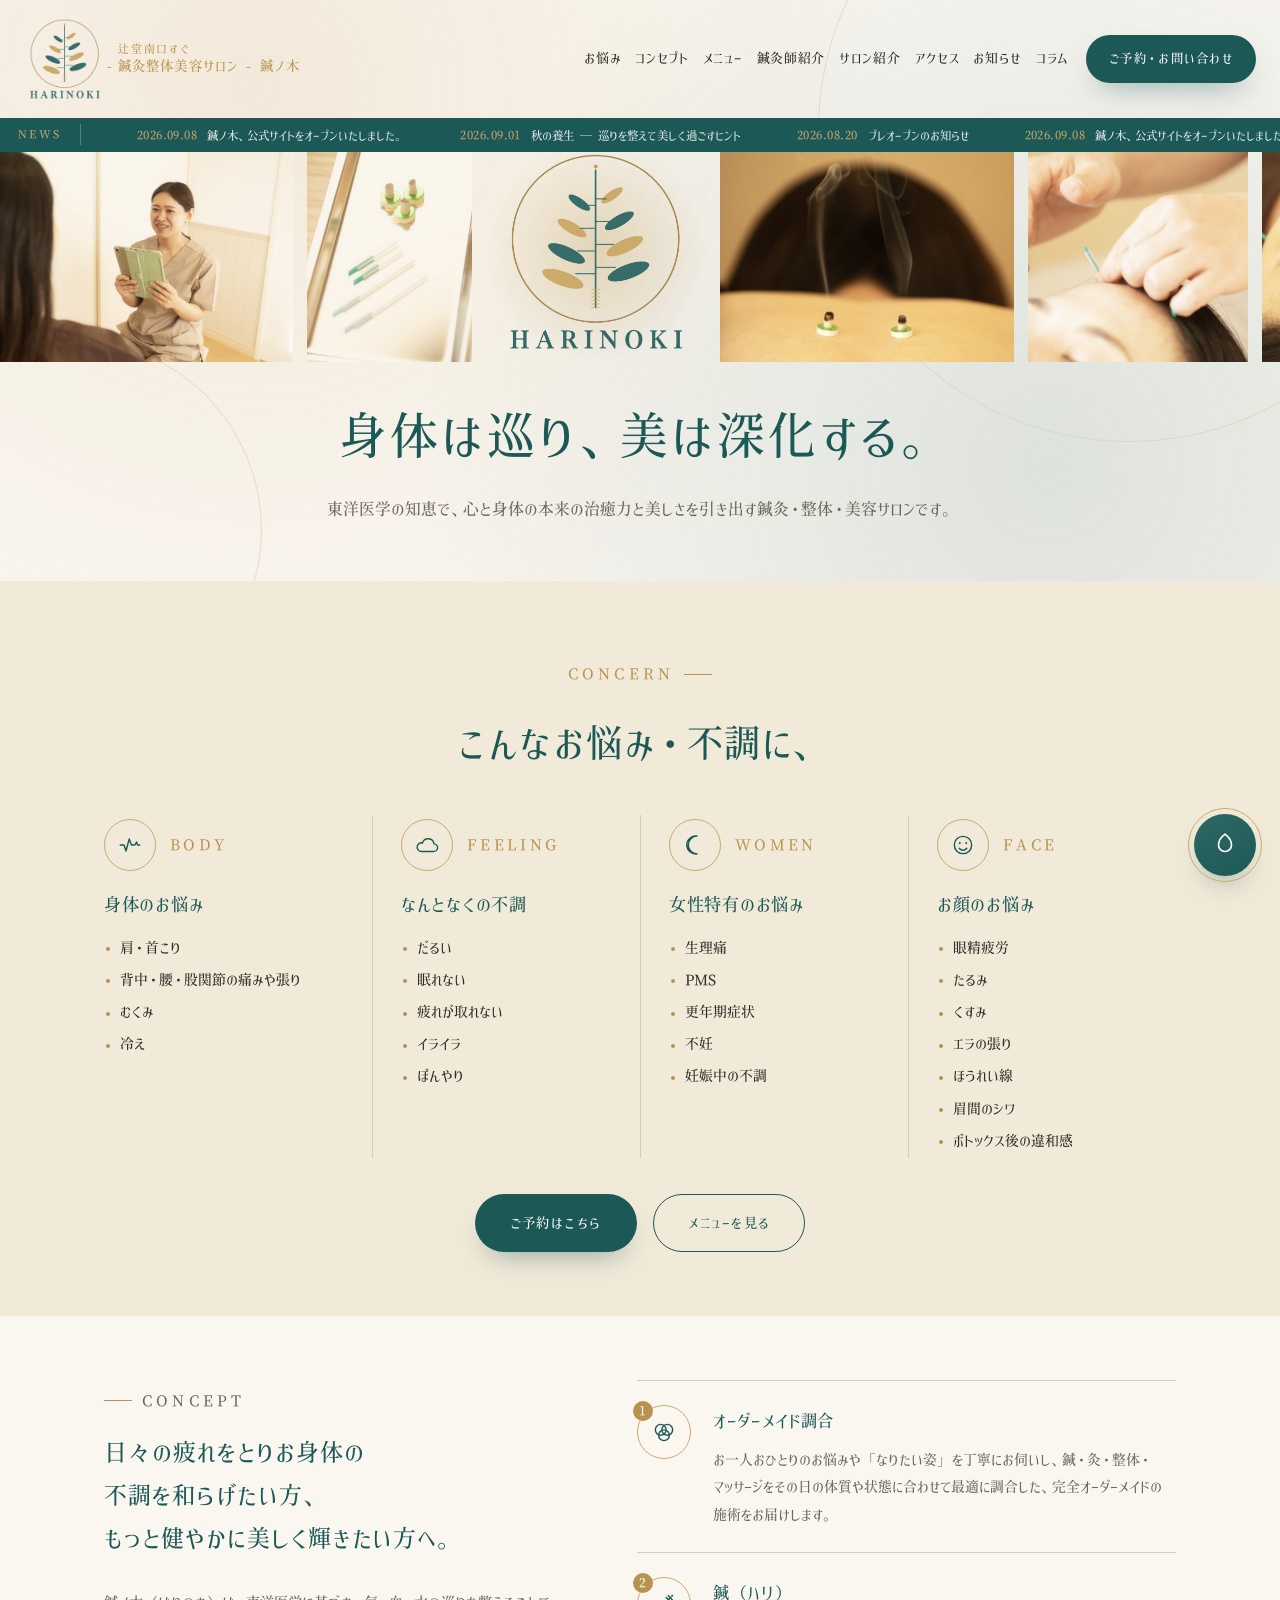
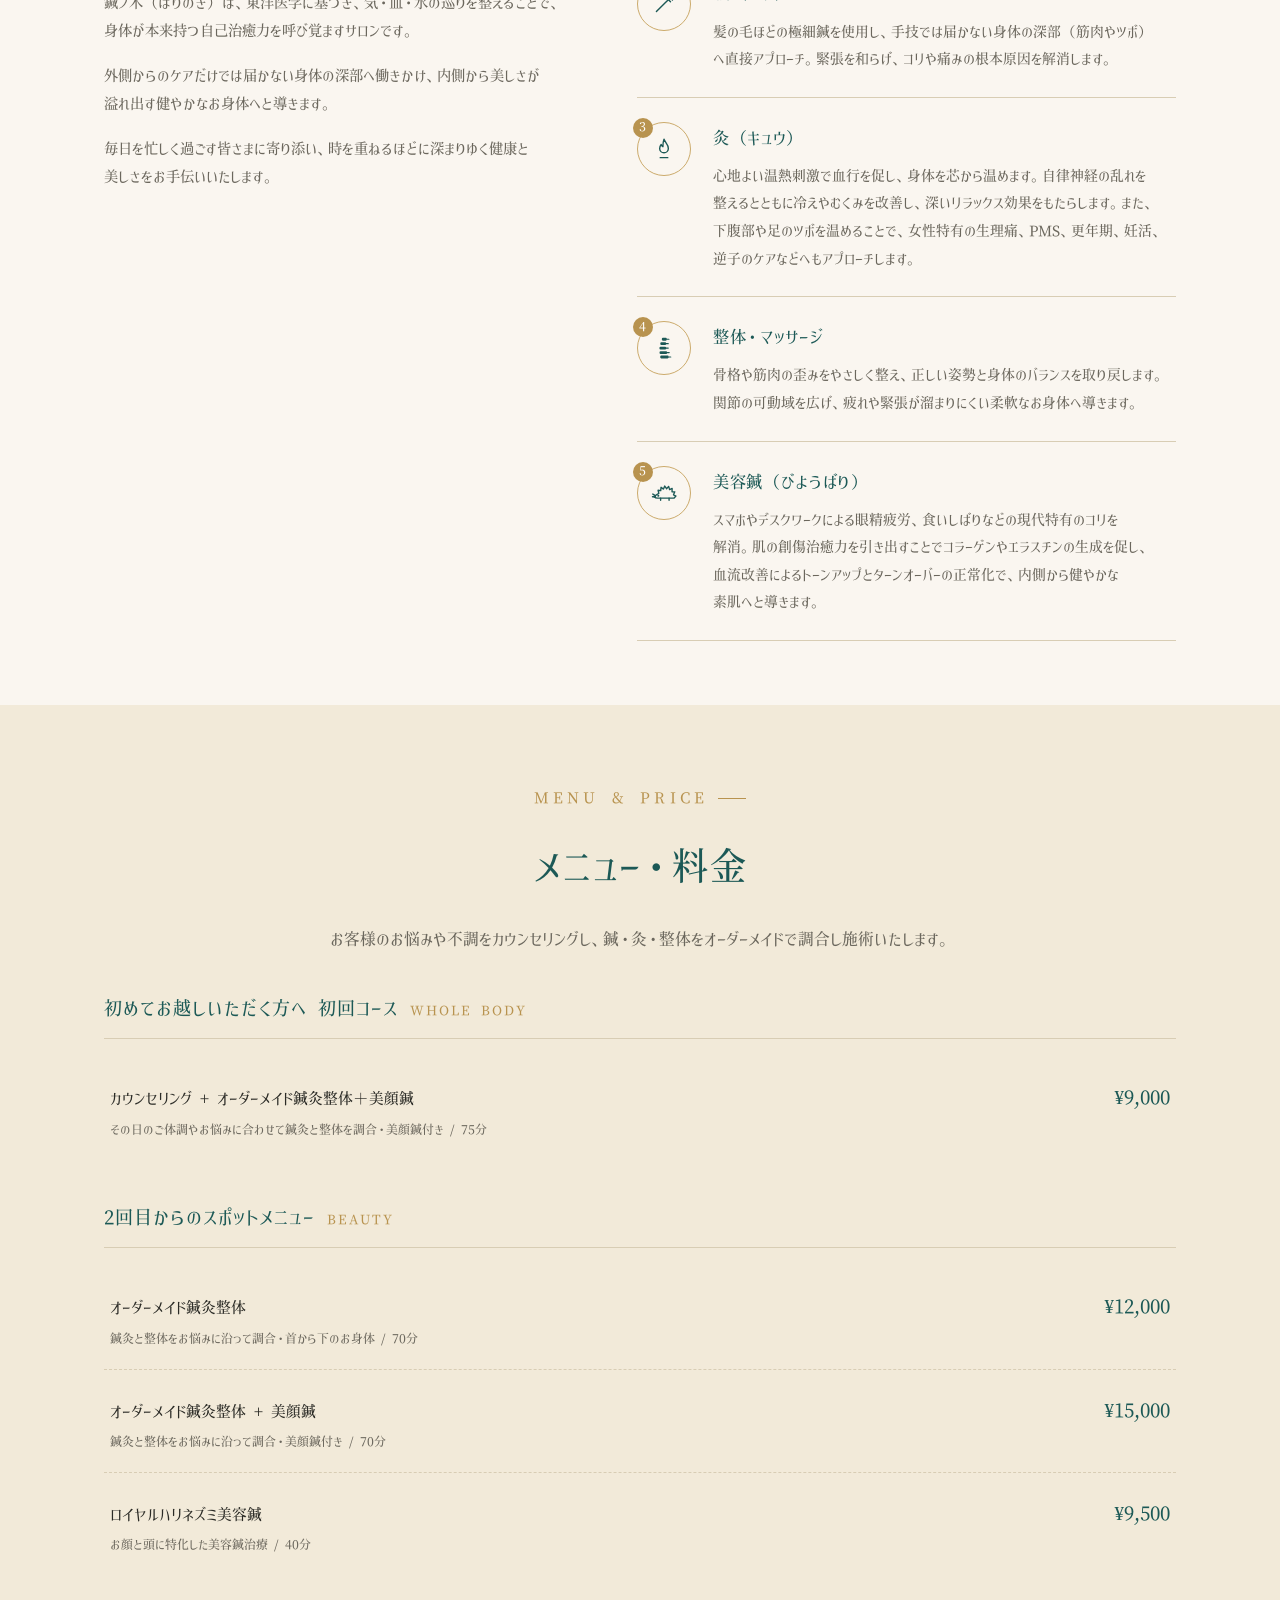
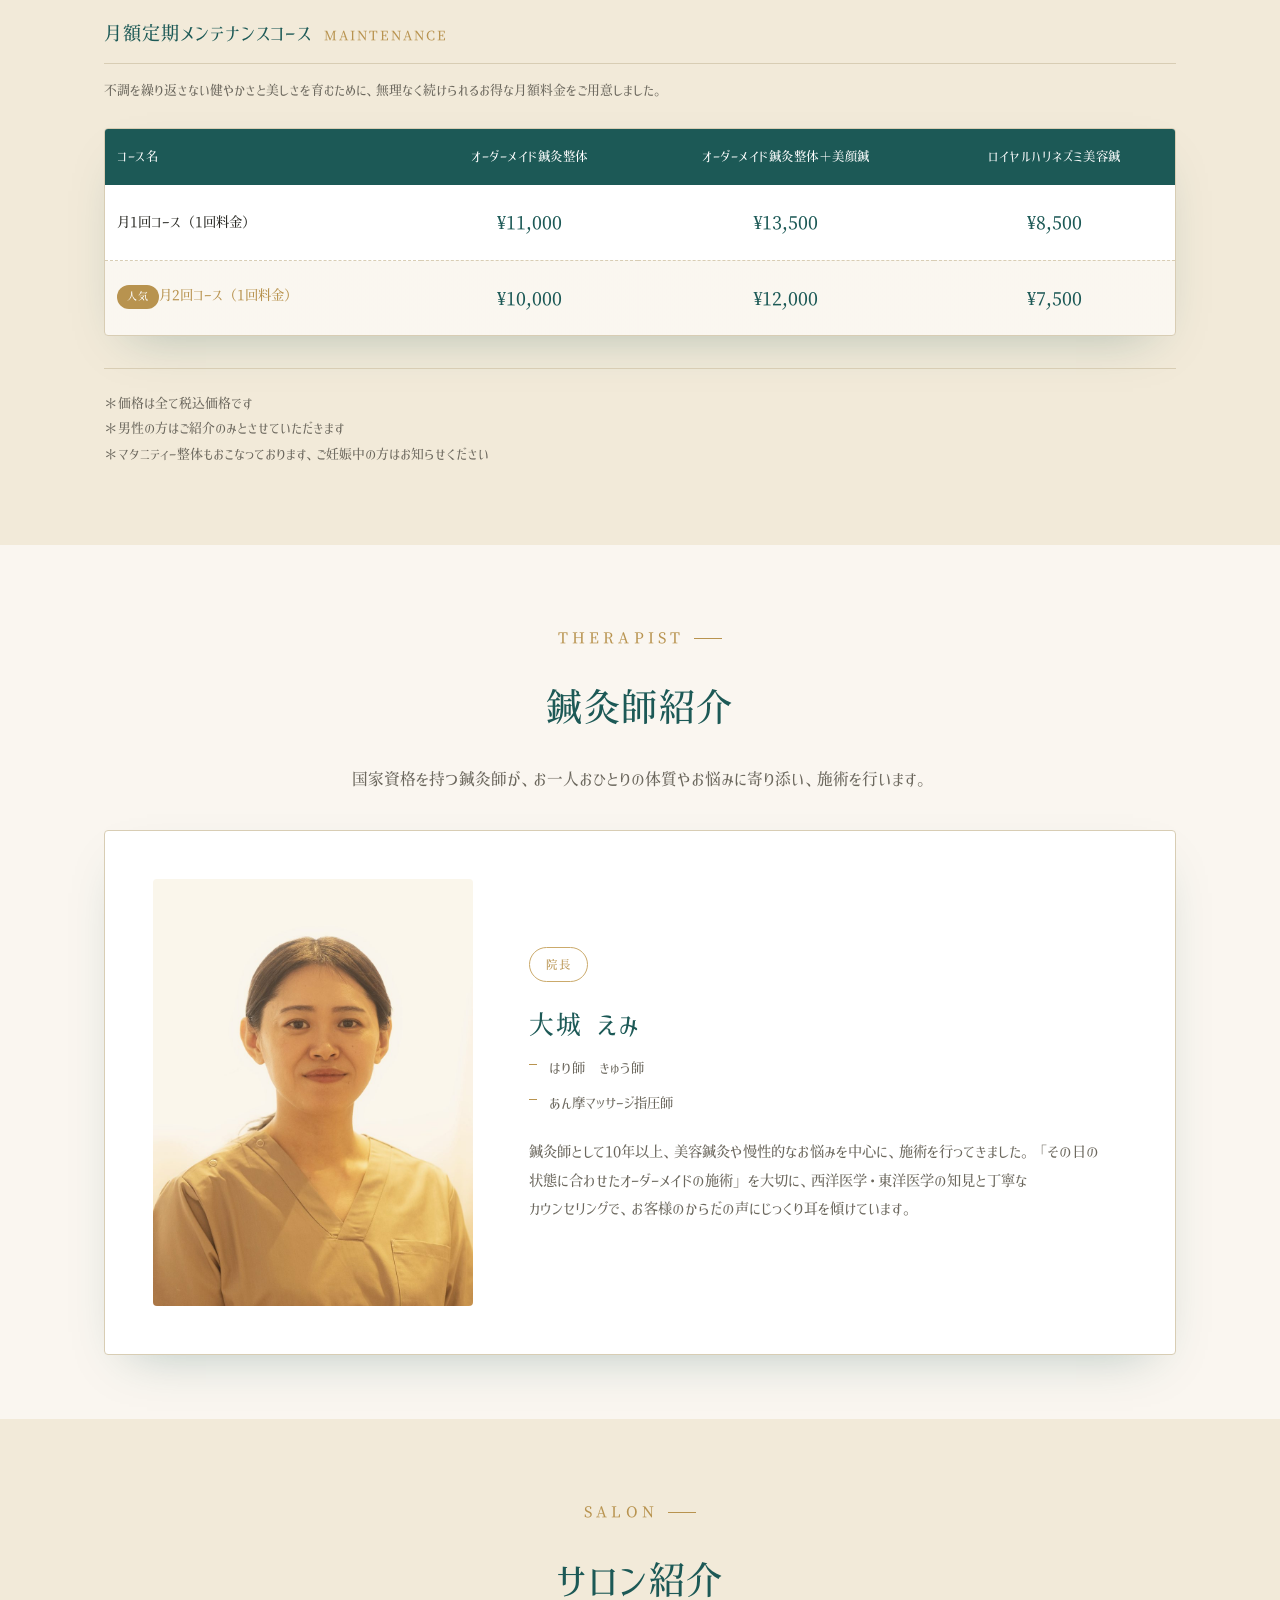
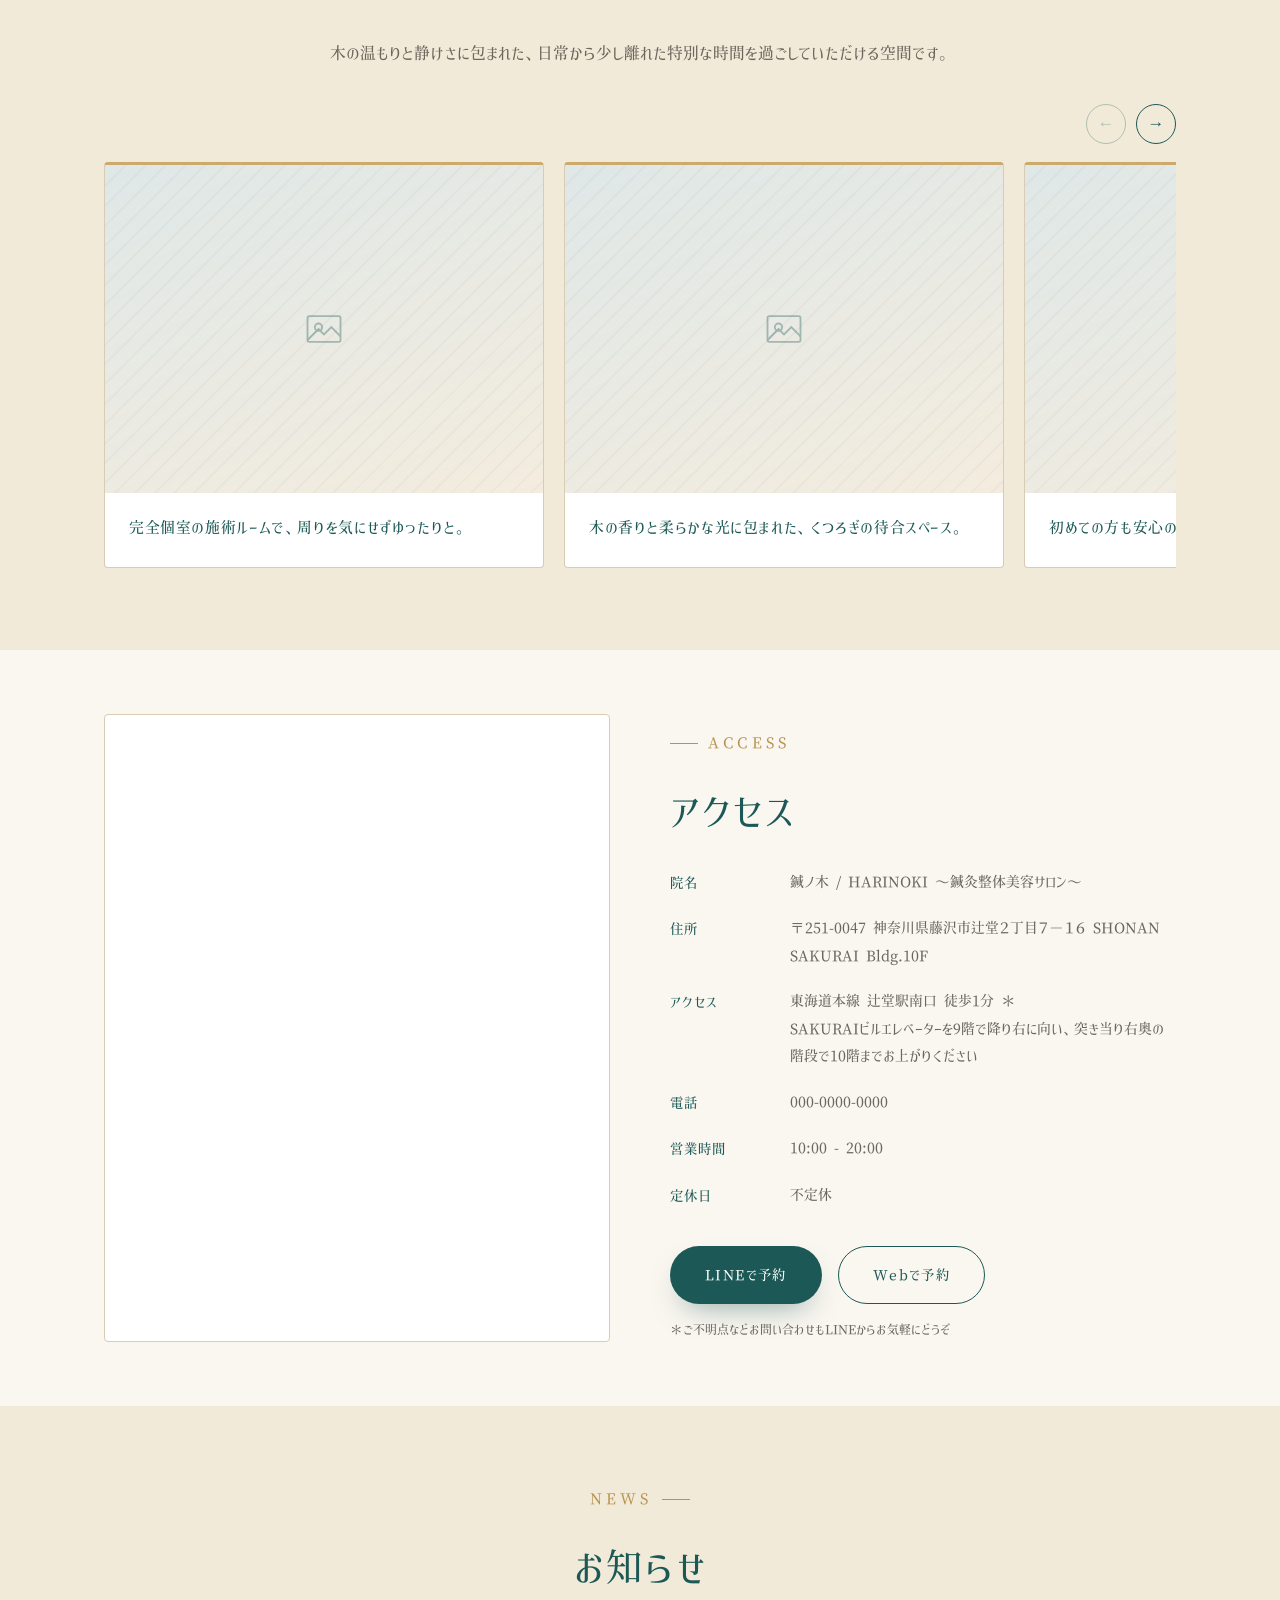
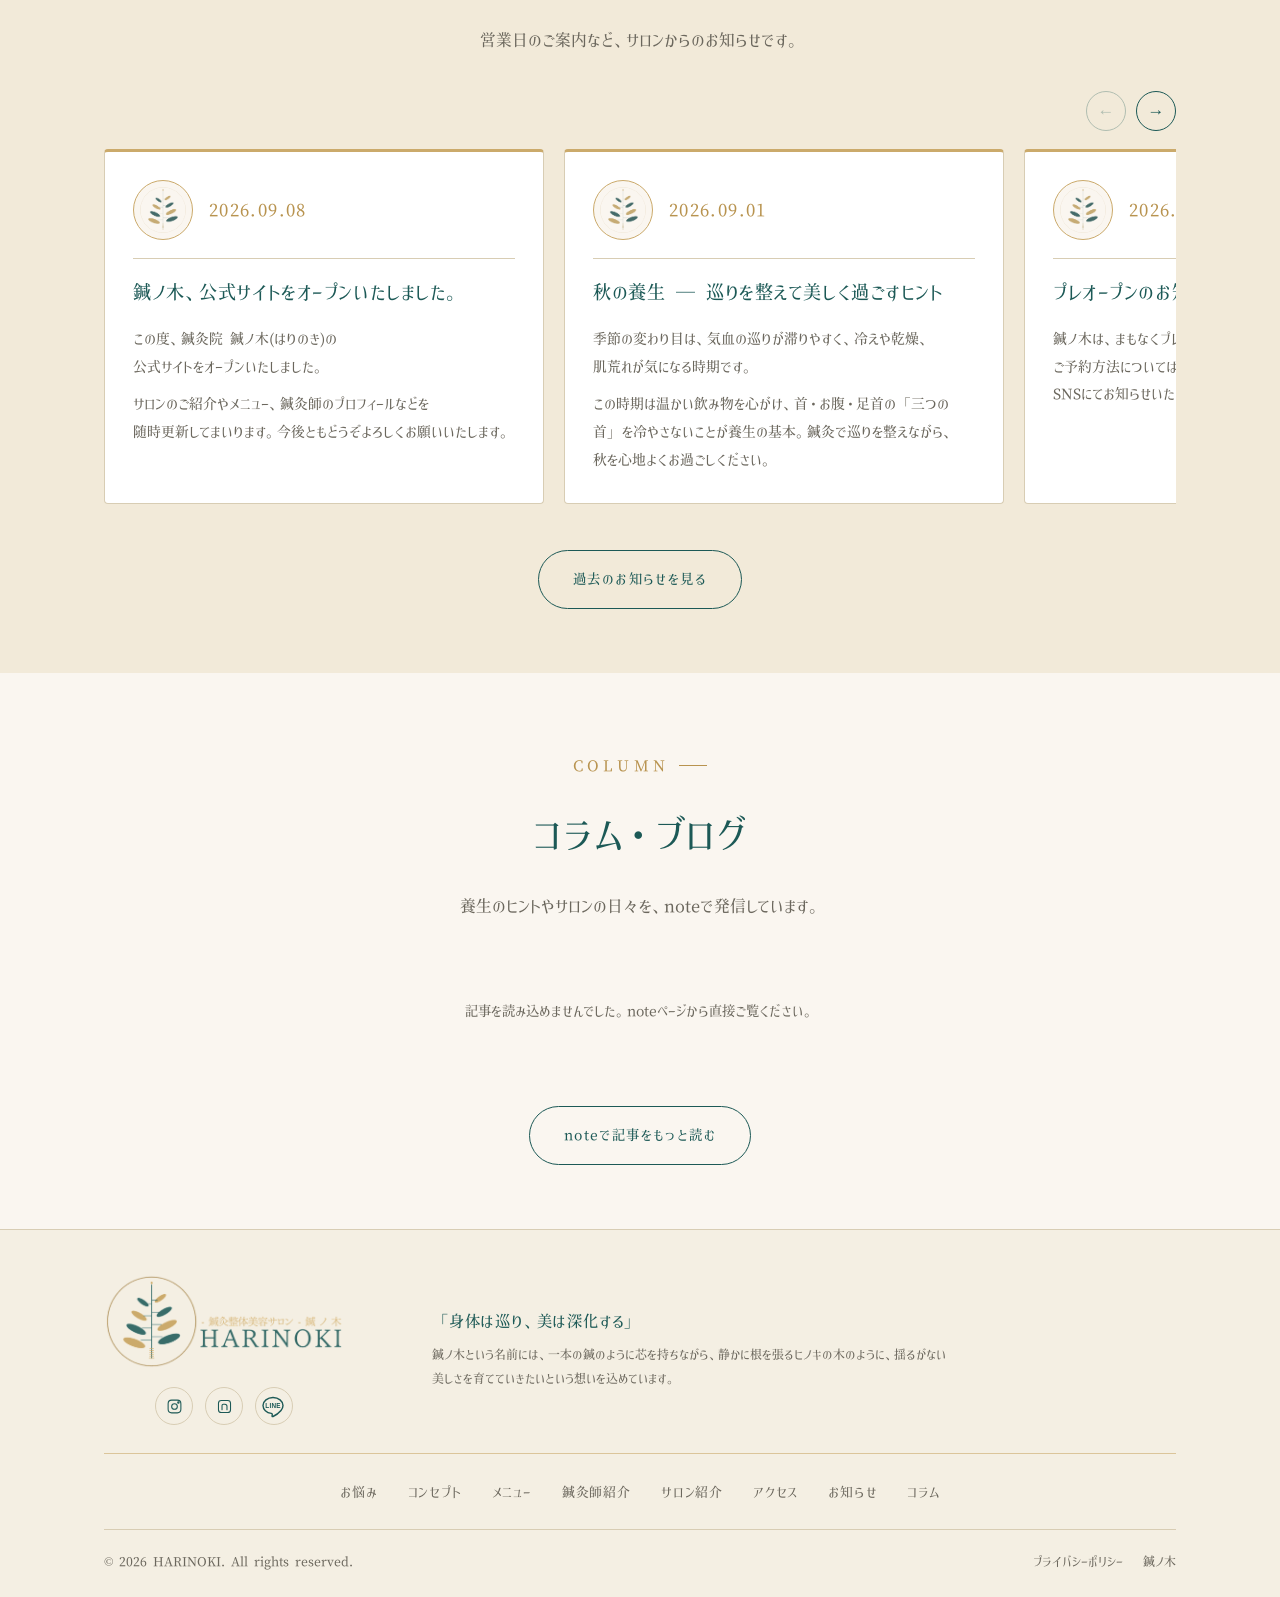
==== commit 72dd40cf: "Unify fonts, add real photos, structured data, and web booking - Use Corporate Mincho across the sit" ====
--- a/index.html
+++ b/index.html
@@ -24,17 +24,96 @@
 <!-- Open Graph -->
 <meta property="og:title" content="鍼ノ木 HARINOKI | 鍼灸院・美容鍼灸サロン">
 <meta property="og:description" content="身体は巡り、美は深化する。鍼灸院 鍼ノ木の公式サイトです。">
-<meta property="og:image" content="https://harino-ki.com/assets/logo-star.png">
+<meta property="og:image" content="https://harino-ki.com/assets/logo-og.png">
 <meta property="og:url" content="https://harino-ki.com/">
 <meta property="og:type" content="website">
 
 <link rel="canonical" href="https://harino-ki.com/">
+
+<!-- 構造化データ(LocalBusiness): 検索結果に店舗情報を伝えるためのものです。
+     電話番号は、実際の番号が決まったら "telephone": "+81-XX-XXXX-XXXX" の形で追記してください。
+     Instagram の公式アカウントができたら、sameAs にURLを追加してください。
+     営業時間の「不定休」はこの形式では表せないため、毎日 10:00〜20:00 として記載しています。
+     位置情報は、プラスコード 8CPW+HF(藤沢市)の中心の座標です。 -->
+<script type="application/ld+json">
+{
+  "@context": "https://schema.org",
+  "@type": "HealthAndBeautyBusiness",
+  "@id": "https://harino-ki.com/#business",
+  "name": "鍼ノ木",
+  "alternateName": [
+    "はりのき",
+    "HARINOKI"
+  ],
+  "description": "鍼ノ木(はりのき)は、辻堂駅南口から徒歩1分の鍼灸・整体・美容鍼灸サロンです。東洋医学の知恵で、心と身体の本来の治癒力と美しさを引き出します。",
+  "url": "https://harino-ki.com/",
+  "logo": "https://harino-ki.com/assets/logo-main.png",
+  "image": [
+    "https://harino-ki.com/assets/logo-og.png",
+    "https://harino-ki.com/assets/photos/strip-smile.jpg",
+    "https://harino-ki.com/assets/photos/strip-closeup.jpg"
+  ],
+  "address": {
+    "@type": "PostalAddress",
+    "postalCode": "251-0047",
+    "addressCountry": "JP",
+    "addressRegion": "神奈川県",
+    "addressLocality": "藤沢市",
+    "streetAddress": "辻堂2丁目7-16 SHONAN SAKURAI Bldg.10F"
+  },
+  "geo": {
+    "@type": "GeoCoordinates",
+    "latitude": 35.3364375,
+    "longitude": 139.4461875
+  },
+  "hasMap": "https://www.google.com/maps/search/?api=1&query=35.3364375,139.4461875",
+  "openingHoursSpecification": [
+    {
+      "@type": "OpeningHoursSpecification",
+      "dayOfWeek": [
+        "Monday",
+        "Tuesday",
+        "Wednesday",
+        "Thursday",
+        "Friday",
+        "Saturday",
+        "Sunday"
+      ],
+      "opens": "10:00",
+      "closes": "20:00"
+    }
+  ],
+  "priceRange": "¥9,500〜¥15,000",
+  "areaServed": {
+    "@type": "City",
+    "name": "藤沢市"
+  },
+  "sameAs": [
+    "https://lin.ee/xS7wNyR",
+    "https://note.com/harinoki"
+  ],
+  "potentialAction": {
+    "@type": "ReserveAction",
+    "name": "Webで予約",
+    "target": {
+      "@type": "EntryPoint",
+      "urlTemplate": "https://salona.jp/book/harino-ki",
+      "actionPlatform": [
+        "http://schema.org/DesktopWebPlatform",
+        "http://schema.org/MobileWebPlatform"
+      ]
+    },
+    "result": {
+      "@type": "Reservation",
+      "name": "鍼ノ木 Web予約"
+    }
+  }
+}
+</script>
 <link rel="icon" href="assets/favicon-32.png" sizes="32x32">
 <link rel="apple-touch-icon" href="assets/favicon-192.png">
 
-<link rel="preconnect" href="https://fonts.googleapis.com">
-<link rel="preconnect" href="https://fonts.gstatic.com" crossorigin>
-<link href="https://fonts.googleapis.com/css2?family=Cormorant+Garamond:ital,wght@0,400;0,500;0,600;1,500&family=Shippori+Mincho:wght@400;500;600&family=Noto+Sans+JP:wght@300;400;500;700&display=swap" rel="stylesheet">
+<link rel="preload" href="assets/fonts/CorporateMincho-ver3.woff2" as="font" type="font/woff2" crossorigin>
 
 <link rel="stylesheet" href="css/style.css">
 <link rel="stylesheet" href="css/quiz.css">
@@ -45,7 +124,7 @@
 <header class="site-header" id="siteHeader">
   <div class="container">
     <a href="#home" class="brand">
-      <img src="assets/logo-star.png" alt="鍼ノ木 HARINOKI ロゴ">
+      <img src="assets/logo-main.png" alt="鍼ノ木 HARINOKI ロゴ">
       <span class="brand-text">
         <span class="brand-sub">辻堂南口すぐ</span>
         <span class="brand-main"><span class="brand-dash" aria-hidden="true">-</span>鍼灸整体美容サロン - 鍼ノ木</span>
@@ -84,36 +163,35 @@
 <section class="hero" id="home">
   <!--
     トップの写真ストリップ(左に流れる・枠なし):
-    4枚の写真と、ロゴ(1枚)が流れます。現在の .strip-photo.is-placeholder は、写真が入るまでの仮の表示です。
-    実際の写真は assets/photos/ などに置き、各 <div class="strip-photo is-placeholder ..."></div> を
-      <img class="strip-photo is-wide" src="assets/photos/xxx.jpg" alt="">
-    に差し替えてください(is-wide=横長 / is-square=正方形 / is-tall=縦長)。
+    8枚の写真と、ロゴ(1枚)が流れます。写真は assets/photos/strip-○○.jpg(温もりのある色合いに補正済み)です。
+    差し替えるときは、各 <img class="strip-photo is-wide" src="..."> のファイル名を変えてください
+    (is-wide=横長 / is-square=正方形 / is-tall=縦長)。
     ループ表示のため、同じ内容を2セット(後半は aria-hidden)並べています。差し替えは両方のセットで行ってください。
   -->
   <div class="photo-strip" aria-label="サロンの写真">
     <div class="photo-strip-track">
-        <div class="strip-photo is-placeholder is-wide tone-1" role="img" aria-label="サロンの写真(準備中)"></div>
-        <div class="strip-photo is-placeholder is-square tone-2" role="img" aria-label="サロンの写真(準備中)"></div>
+        <img class="strip-photo is-wide" src="assets/photos/strip-smile.jpg" alt="カウンセリングで笑顔で話しかける鍼灸師">
+        <img class="strip-photo is-tall" src="assets/photos/strip-tools.jpg" alt="お灸と鍼を並べたトレー">
         <div class="strip-logo">
-          <div class="strip-logo-mark"><img src="assets/symbol-transparent.png" alt="辻堂 鍼灸院 鍼ノ木"></div>
-          <div class="strip-logo-text">
-            <span class="strip-logo-en">HARINOKI</span>
-            <span class="strip-logo-jp">鍼 ノ 木</span>
-          </div>
-        </div>
-        <div class="strip-photo is-placeholder is-tall tone-3" role="img" aria-label="サロンの写真(準備中)"></div>
-        <div class="strip-photo is-placeholder is-wide tone-4" role="img" aria-label="サロンの写真(準備中)"></div>
-        <div class="strip-photo is-placeholder is-wide tone-1" aria-hidden="true"></div>
-        <div class="strip-photo is-placeholder is-square tone-2" aria-hidden="true"></div>
+          <div class="strip-logo-mark"><img src="assets/logo-main.png" alt="鍼ノ木 HARINOKI"></div>
+        </div>
+        <img class="strip-photo is-wide" src="assets/photos/strip-moxa.jpg" alt="背中にすえたお灸から立ちのぼる煙">
+        <img class="strip-photo is-square" src="assets/photos/strip-head.jpg" alt="頭への鍼の施術">
+        <img class="strip-photo is-square" src="assets/photos/strip-closeup.jpg" alt="美容鍼灸の施術を受ける女性">
+        <img class="strip-photo is-wide" src="assets/photos/strip-stretch.jpg" alt="整体で脚をのばす施術">
+        <img class="strip-photo is-square" src="assets/photos/strip-needle.jpg" alt="肩への鍼の施術">
+        <img class="strip-photo is-wide" src="assets/photos/strip-counsel.jpg" alt="施術前のカウンセリング">
+        <img class="strip-photo is-wide" src="assets/photos/strip-smile.jpg" alt="" aria-hidden="true" loading="lazy">
+        <img class="strip-photo is-tall" src="assets/photos/strip-tools.jpg" alt="" aria-hidden="true" loading="lazy">
         <div class="strip-logo" aria-hidden="true">
-          <div class="strip-logo-mark"><img src="assets/symbol-transparent.png" alt=""></div>
-          <div class="strip-logo-text">
-            <span class="strip-logo-en">HARINOKI</span>
-            <span class="strip-logo-jp">鍼 ノ 木</span>
-          </div>
-        </div>
-        <div class="strip-photo is-placeholder is-tall tone-3" aria-hidden="true"></div>
-        <div class="strip-photo is-placeholder is-wide tone-4" aria-hidden="true"></div>
+          <div class="strip-logo-mark"><img src="assets/logo-main.png" alt=""></div>
+        </div>
+        <img class="strip-photo is-wide" src="assets/photos/strip-moxa.jpg" alt="" aria-hidden="true" loading="lazy">
+        <img class="strip-photo is-square" src="assets/photos/strip-head.jpg" alt="" aria-hidden="true" loading="lazy">
+        <img class="strip-photo is-square" src="assets/photos/strip-closeup.jpg" alt="" aria-hidden="true" loading="lazy">
+        <img class="strip-photo is-wide" src="assets/photos/strip-stretch.jpg" alt="" aria-hidden="true" loading="lazy">
+        <img class="strip-photo is-square" src="assets/photos/strip-needle.jpg" alt="" aria-hidden="true" loading="lazy">
+        <img class="strip-photo is-wide" src="assets/photos/strip-counsel.jpg" alt="" aria-hidden="true" loading="lazy">
     </div>
   </div>
 
@@ -242,7 +320,7 @@
         </div>
       </li>
       <li class="concept-point reveal">
-        <span class="concept-icon"><svg width="26" height="26" viewBox="0 5.6 23.4 16.6" fill="none" stroke="currentColor" stroke-width="1.3" stroke-linecap="round" stroke-linejoin="round" aria-hidden="true"><path d="M21.2 18.8 L23.1 16.8 L20.8 15.6 L22.0 12.8 L19.4 12.7 L19.5 9.6 L17.1 10.7 L16.2 7.6 L14.2 9.8 L12.5 7.3 L11.3 10.2 L9.0 8.5 L8.7 11.7 L6.2 11.3 L6.9 14.3 C5.8 14.8 4 16 2.9 17.4 C3.3 18.4 4.4 18.8 5.8 18.8 H21.2z" stroke-linejoin="round"/><path d="M8.6 18.8v2M16.6 18.8v2"/><path d="M3.7 16.3L1.2 14.9M3.5 17.4L0.9 17.5"/><circle cx="6.4" cy="16.5" r="1" fill="currentColor" stroke="none"/><circle cx="2.9" cy="17.4" r="1.05" fill="currentColor" stroke="none"/></svg><span class="concept-badge" aria-hidden="true">5</span></span>
+        <span class="concept-icon"><svg width="26" height="26" viewBox="-0.5 5.6 24.6 16.6" fill="none" stroke="currentColor" stroke-width="1.3" stroke-linecap="round" stroke-linejoin="round" aria-hidden="true"><path d="M21.2 18.8 L23.1 16.8 L20.8 15.6 L22.0 12.8 L19.4 12.7 L19.5 9.6 L17.1 10.7 L16.2 7.6 L14.2 9.8 L12.5 7.3 L11.3 10.2 L9.0 8.5 L8.7 11.7 L6.2 11.3 L6.9 14.3 C5.8 14.8 4 16 2.9 17.4 C3.3 18.4 4.4 18.8 5.8 18.8 H21.2z" stroke-linejoin="round"/><path d="M8.6 18.8v2M16.6 18.8v2"/><path d="M3.7 16.3L1.2 14.9M3.5 17.4L0.9 17.5"/><circle cx="6.4" cy="16.5" r="1" fill="currentColor" stroke="none"/><circle cx="2.9" cy="17.4" r="1.05" fill="currentColor" stroke="none"/></svg><span class="concept-badge" aria-hidden="true">5</span></span>
         <div>
           <h3>美容鍼（びようばり）</h3>
           <p>スマホやデスクワークによる眼精疲労、食いしばりなどの現代特有のコリを解消。肌の創傷治癒力を引き出すことでコラーゲンやエラスチンの生成を促し、血流改善によるトーンアップとターンオーバーの正常化で、内側から健やかな素肌へと導きます。</p>
@@ -353,32 +431,27 @@
 
     <!--
       鍼灸師プロフィール:
-      お名前・経歴・資格・写真は仮の内容です。実際の情報に差し替えてください。
       複数名紹介する場合は、この .therapist-card ブロックごと複製してご利用いただけます。
     -->
     <div class="therapist-card reveal">
       <div class="therapist-photo">
-        <svg width="56" height="56" viewBox="0 0 24 24" fill="none" stroke="currentColor" stroke-width="1"><circle cx="12" cy="8" r="4"/><path d="M4 21c0-4.4 3.6-8 8-8s8 3.6 8 8"/></svg>
+        <img src="assets/photos/therapist.jpg" alt="鍼灸師 大城えみ" loading="lazy">
       </div>
       <div class="therapist-detail">
         <span class="therapist-role">院長</span>
-        <h3 class="therapist-name">◯◯ ◯◯</h3>
-        <p class="therapist-name-en">鍼灸師</p>
+        <h3 class="therapist-name">大城 えみ</h3>
+        <ul class="therapist-creds">
+          <li>はり師　きゅう師</li>
+          <li>あん摩マッサージ指圧師</li>
+        </ul>
         <div class="therapist-bio">
           <p>
-            鍼灸師として◯年、美容鍼灸・婦人科系のお悩みを中心に、のべ◯◯◯◯名以上の施術を担当。
-            「一人ひとりの体質に合わせたオーダーメイドの施術」をモットーに、
-            東洋医学の知見と丁寧なカウンセリングで、お客様のからだの声に耳を傾けています。
+            鍼灸師として10年以上、美容鍼灸や慢性的なお悩みを中心に、施術を行ってきました。「その日の状態に合わせたオーダーメイドの施術」を大切に、西洋医学・東洋医学の知見と丁寧なカウンセリングで、お客様のからだの声にじっくり耳を傾けています。
           </p>
         </div>
-        <ul class="therapist-creds">
-          <li>はり師・きゅう師 国家資格保有</li>
-          <li>◯◯鍼灸専門学校 卒業</li>
-          <li>美容鍼灸 認定コース修了</li>
-        </ul>
-      </div>
-    </div>
-  </div>
+      </div>
+    </div>
+  </div><!-- /.container -->
 </section>
 
 <!-- ==================== Salon ==================== -->
@@ -435,17 +508,16 @@
   <div class="container access-grid">
     <div class="access-map reveal">
       <!--
-        Googleマップ埋め込み:
-        下記は仮のiframeです。Googleマップで実際の住所を検索し、
-        「共有」→「地図を埋め込む」から取得したiframeコードに差し替えてください。
+        Googleマップ埋め込み: プラスコード 8CPW+HF(藤沢市)の位置(緯度 35.3364375 / 経度 139.4461875)にピンを立てています。
+        位置を変えるときは、q= のあとの「緯度,経度」を書き換えてください。
       -->
-      <iframe 
-  src="https://www.google.com/maps/embed?pb=!1m14!1m12!1m3!1d288.6019400700497!2d139.44611149715413!3d35.336278865307186!2m3!1f0!2f0!3f0!3m2!1i1024!2i768!4f13.1!5e0!3m2!1sja!2sjp!4v1789028134201!5m2!1sja!2sjp" 
-  width="600" 
-  height="450" 
-  style="border:0;" 
-  allowfullscreen="" 
-  loading="lazy" 
+      <iframe
+  src="https://www.google.com/maps?q=35.3364375,139.4461875&z=18&hl=ja&output=embed"
+  width="600"
+  height="450"
+  style="border:0;"
+  allowfullscreen=""
+  loading="lazy"
   referrerpolicy="strict-origin-when-cross-origin"
   title="鍼ノ木 地図">
 </iframe>
@@ -466,13 +538,14 @@
         <dt>電話</dt>
         <dd>000-0000-0000</dd>
         <dt>営業時間</dt>
-        <dd>11:00 - 20:00</dd>
+        <dd>10:00 - 20:00</dd>
         <dt>定休日</dt>
         <dd>不定休</dd>
       </dl>
 
       <div class="hero-actions access-actions">
-        <a href="#" class="btn btn-primary">LINEで予約</a>
+        <a href="https://lin.ee/xS7wNyR" class="btn btn-primary" target="_blank" rel="noopener">LINEで予約</a>
+        <a href="https://salona.jp/book/harino-ki" class="btn btn-outline" target="_blank" rel="noopener">Webで予約</a>
       </div>
       <p class="access-note">＊ご不明点などお問い合わせもLINEからお気軽にどうぞ</p>
     </div>
@@ -535,12 +608,12 @@
     <div class="footer-top">
       <div class="footer-id">
         <div class="footer-brand">
-          <img src="assets/logo-wide.png" alt="鍼ノ木 HARINOKI 鍼灸整体美容サロン">
+          <img src="assets/logo-footer.png" alt="鍼ノ木 HARINOKI 鍼灸整体美容サロン">
         </div>
         <div class="footer-social">
           <a href="#" aria-label="Instagram"><svg width="17" height="17" viewBox="0 0 24 24" fill="none" stroke="currentColor" stroke-width="1.5"><rect x="3" y="3" width="18" height="18" rx="5"/><circle cx="12" cy="12" r="4"/><circle cx="17.5" cy="6.5" r="1"/></svg></a>
           <a href="https://note.com/harinoki" aria-label="note" target="_blank" rel="noopener"><svg width="17" height="17" viewBox="0 0 24 24" fill="none" stroke="currentColor" stroke-width="1.5" stroke-linecap="round" stroke-linejoin="round"><rect x="3.5" y="3.5" width="17" height="17" rx="4"/><path d="M8.5 16.5v-6c0-1 .8-1.7 1.8-1.7h2.2c1.8 0 3 1.1 3 2.9v4.8"/></svg></a>
-          <a href="#" aria-label="LINE"><svg width="24" height="24" viewBox="0 0 24 24" fill="none" stroke="currentColor" stroke-width="1.4"><path d="M21 11.5c0-4.4-4.5-8-10-8S1 7.1 1 11.5c0 3.9 3.5 7.2 8.3 7.9.3.1.8.3.9.6.1.3.1.7 0 1l-.1.9c0 .3-.2 1 .9.6 1.1-.5 5.9-3.5 8-6 1.3-1.5 2-3 2-4.9z"/><text x="11" y="13.9" text-anchor="middle" font-family="Helvetica, Arial, sans-serif" font-size="6.4" font-weight="700" letter-spacing="0.2" fill="currentColor" stroke="none">LINE</text></svg></a>
+          <a href="https://lin.ee/xS7wNyR" aria-label="LINE" target="_blank" rel="noopener"><svg width="24" height="24" viewBox="0 0 24 24" fill="none" stroke="currentColor" stroke-width="1.4"><path d="M21 11.5c0-4.4-4.5-8-10-8S1 7.1 1 11.5c0 3.9 3.5 7.2 8.3 7.9.3.1.8.3.9.6.1.3.1.7 0 1l-.1.9c0 .3-.2 1 .9.6 1.1-.5 5.9-3.5 8-6 1.3-1.5 2-3 2-4.9z"/><text x="11" y="13.9" text-anchor="middle" font-family="Helvetica, Arial, sans-serif" font-size="6.4" font-weight="700" letter-spacing="0.2" fill="currentColor" stroke="none">LINE</text></svg></a>
         </div>
       </div>
       <div class="footer-message">
--- a/css/style.css
+++ b/css/style.css
@@ -2,6 +2,14 @@
    HARINOKI / 鍼ノ木 — style.css
    Acupuncture & Wellness Salon
    ========================================================================== */
+
+@font-face {
+  font-family: 'Corporate Mincho';
+  src: url('../assets/fonts/CorporateMincho-ver3.woff2') format('woff2');
+  font-weight: 100 900;
+  font-style: normal;
+  font-display: swap;
+}
 
 :root {
   /* Brand palette — extracted from logo */
@@ -17,9 +25,11 @@
   --ink-soft: #6b675d;       /* secondary text */
   --white: #ffffff;
 
-  --font-en: 'Cormorant Garamond', serif;
-  --font-jp-serif: 'Shippori Mincho', serif;
-  --font-jp-sans: 'Noto Sans JP', sans-serif;
+  /* 全体をコーポレート明朝に統一(LOGOTYPE.JP / SIL OFL 1.1) */
+  --font-base: 'Corporate Mincho', 'Hiragino Mincho ProN', 'Yu Mincho', 'Noto Serif JP', serif;
+  --font-en: var(--font-base);
+  --font-jp-serif: var(--font-base);
+  --font-jp-sans: var(--font-base);
 
   --container: 1120px;
   --section-y: clamp(48px, 6vw, 64px);
@@ -428,7 +438,7 @@
   display: flex;
   align-items: center;
   width: max-content;
-  animation: ticker-scroll 50s linear infinite;
+  animation: ticker-scroll 90s linear infinite;
 }
 .photo-strip:hover .photo-strip-track { animation-play-state: paused; }
 
@@ -454,49 +464,26 @@
 
 .strip-logo {
   display: flex;
-  flex-direction: column;
   align-items: center;
   justify-content: center;
-  gap: 8px;
-  aspect-ratio: 5 / 4;
+  aspect-ratio: 1 / 1;
 }
 
 .strip-logo-mark {
   position: relative;
-  height: 64%;
+  height: 92%;
   aspect-ratio: 1 / 1;
   animation: strip-float 6s ease-in-out infinite;
 }
 .strip-logo-mark::before {
   content: "";
   position: absolute;
-  inset: -18px;
+  inset: -10px;
   border-radius: 50%;
   background: radial-gradient(circle, rgba(203,170,107,0.38), transparent 70%);
   animation: glow-pulse 5s ease-in-out infinite;
 }
 .strip-logo-mark img { position: relative; display: block; width: 100%; height: 100%; object-fit: contain; }
-
-.strip-logo-text { text-align: center; }
-.strip-logo-en {
-  display: block;
-  padding-left: 0.32em;
-  font-family: var(--font-en);
-  font-size: clamp(13px, 1.5vw, 19px);
-  font-weight: 500;
-  letter-spacing: 0.32em;
-  line-height: 1.4;
-  color: var(--teal-deep);
-}
-.strip-logo-jp {
-  display: block;
-  padding-left: 0.45em;
-  font-family: var(--font-jp-serif);
-  font-size: clamp(10px, 1vw, 13px);
-  font-weight: 500;
-  letter-spacing: 0.45em;
-  color: var(--gold-deep);
-}
 
 @keyframes strip-float {
   0%, 100% { transform: translateY(0); }
@@ -826,15 +813,10 @@
   width: 100%;
   aspect-ratio: 3/4;
   border-radius: var(--radius);
-  background:
-    linear-gradient(160deg, rgba(28,89,86,0.16), rgba(203,170,107,0.24)),
-    var(--cream-alt);
-  display: flex;
-  align-items: center;
-  justify-content: center;
-  color: var(--teal-soft);
-  opacity: 0.55;
-}
+  background: var(--cream-alt);
+  overflow: hidden;
+}
+.therapist-photo img { display: block; width: 100%; height: 100%; object-fit: cover; }
 
 .therapist-role {
   display: inline-block;
@@ -871,6 +853,7 @@
   display: grid;
   gap: 8px;
 }
+.therapist-name + .therapist-creds { margin: 6px 0 22px; }
 .therapist-creds li {
   font-size: 14px;
   color: var(--ink-soft);
@@ -1321,7 +1304,8 @@
 }
 
 .footer-id { flex: 0 0 240px; width: 240px; max-width: 100%; display: flex; flex-direction: column; align-items: flex-start; gap: 18px; }
-.footer-message { flex: 1 1 0; max-width: 540px; padding-left: 40px; border-left: 1px solid var(--line); }
+.footer-top { justify-content: flex-start; }
+.footer-message { flex: 0 1 540px; margin-left: clamp(16px, 4vw, 48px); text-align: left; }
 .footer-slogan {
   margin: 0 0 8px;
   font-family: var(--font-jp-serif);
@@ -1380,7 +1364,7 @@
 @media (max-width: 960px) {
   .footer-top { flex-direction: column; justify-content: center; text-align: center; }
   .footer-id { flex: none; align-items: center; }
-  .footer-message { flex: none; width: 100%; max-width: 560px; padding-left: 0; border-left: none; }
+  .footer-message { flex: none; width: 100%; max-width: 560px; margin-left: 0; text-align: center; }
 }
 
 @media (max-width: 560px) {
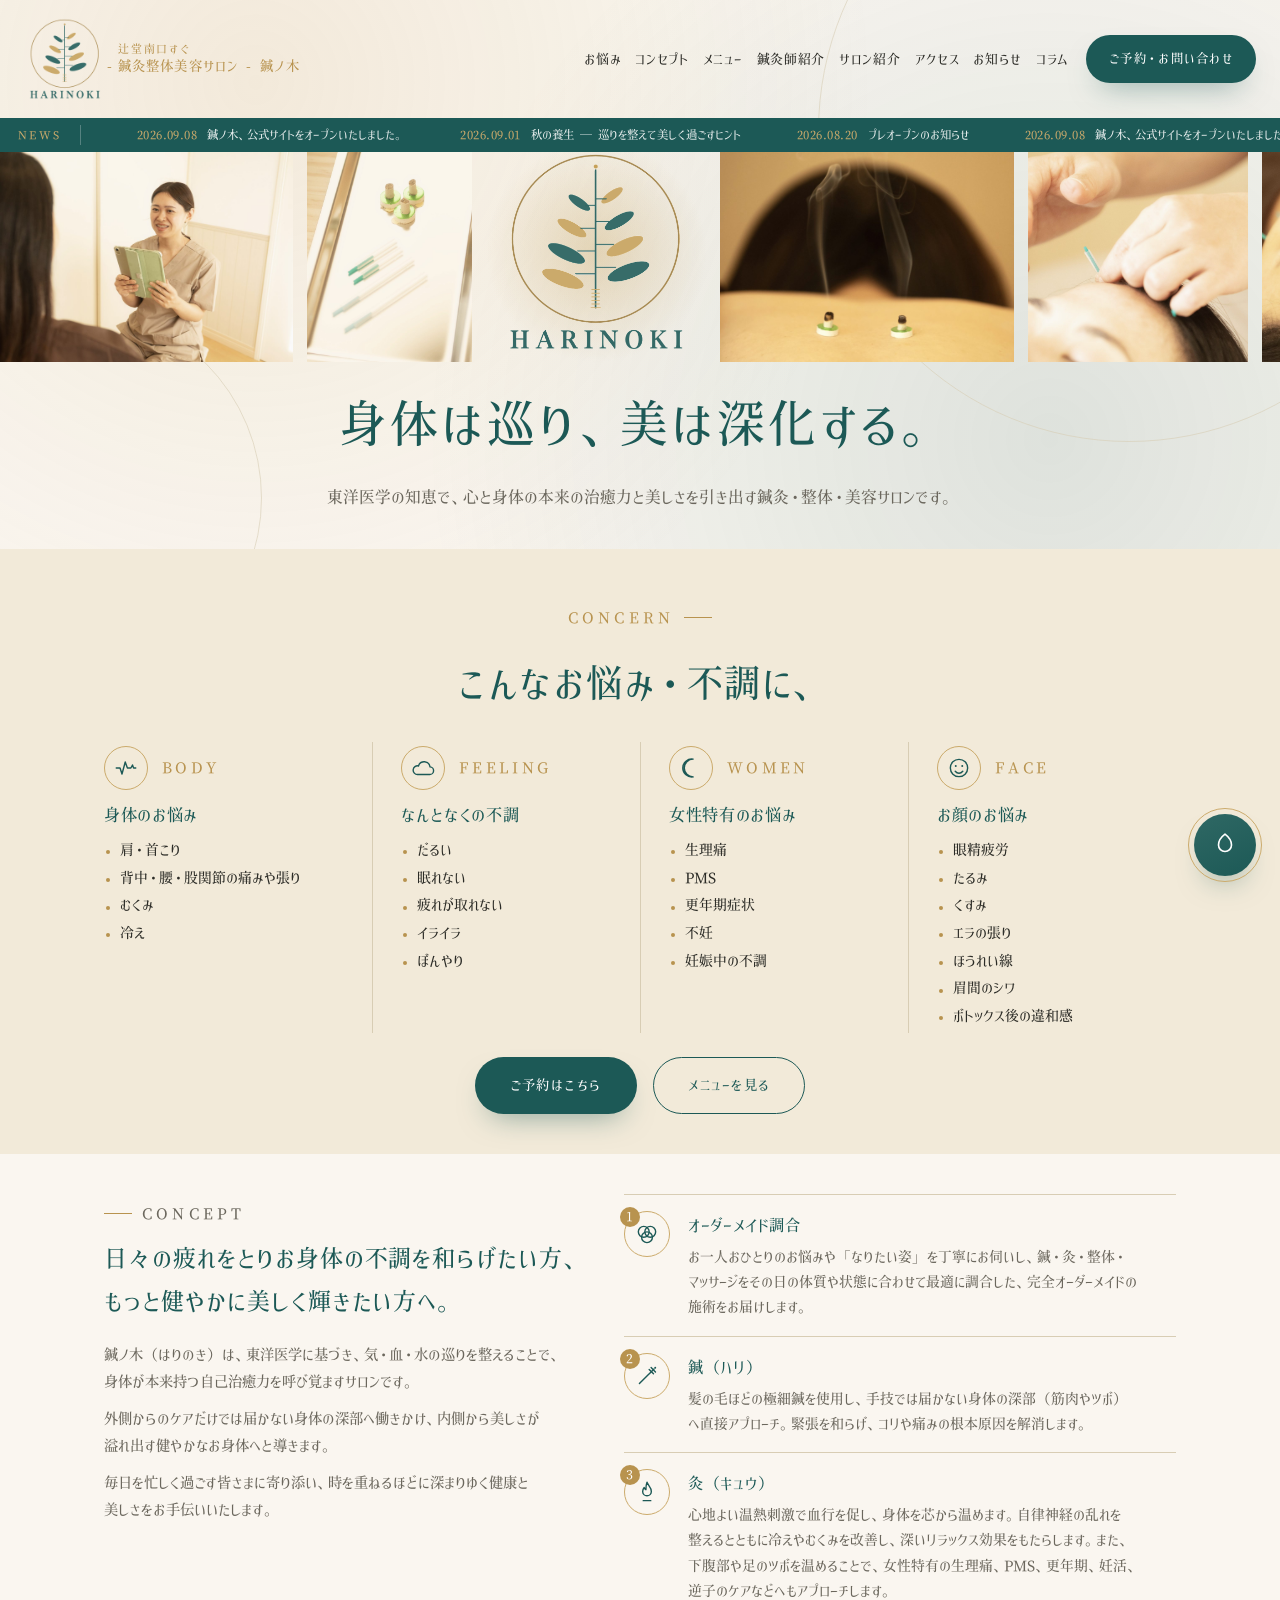
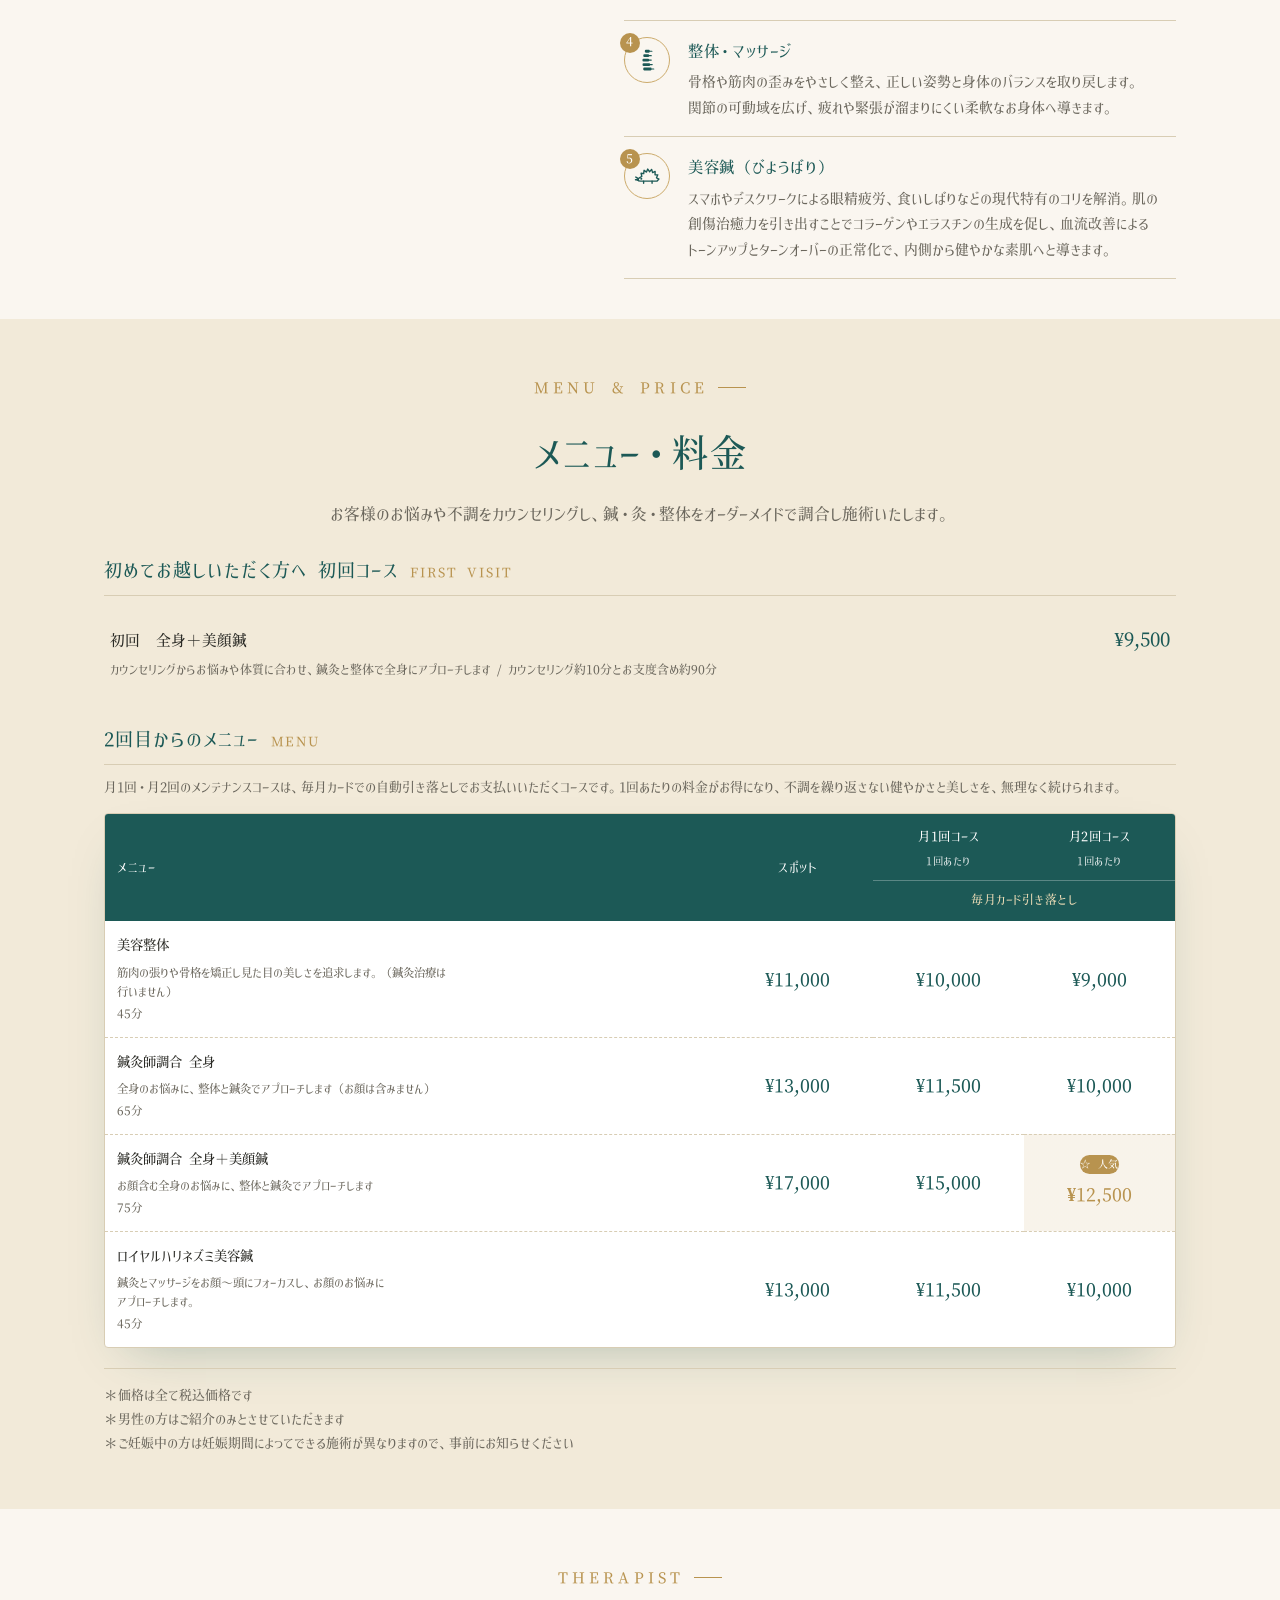
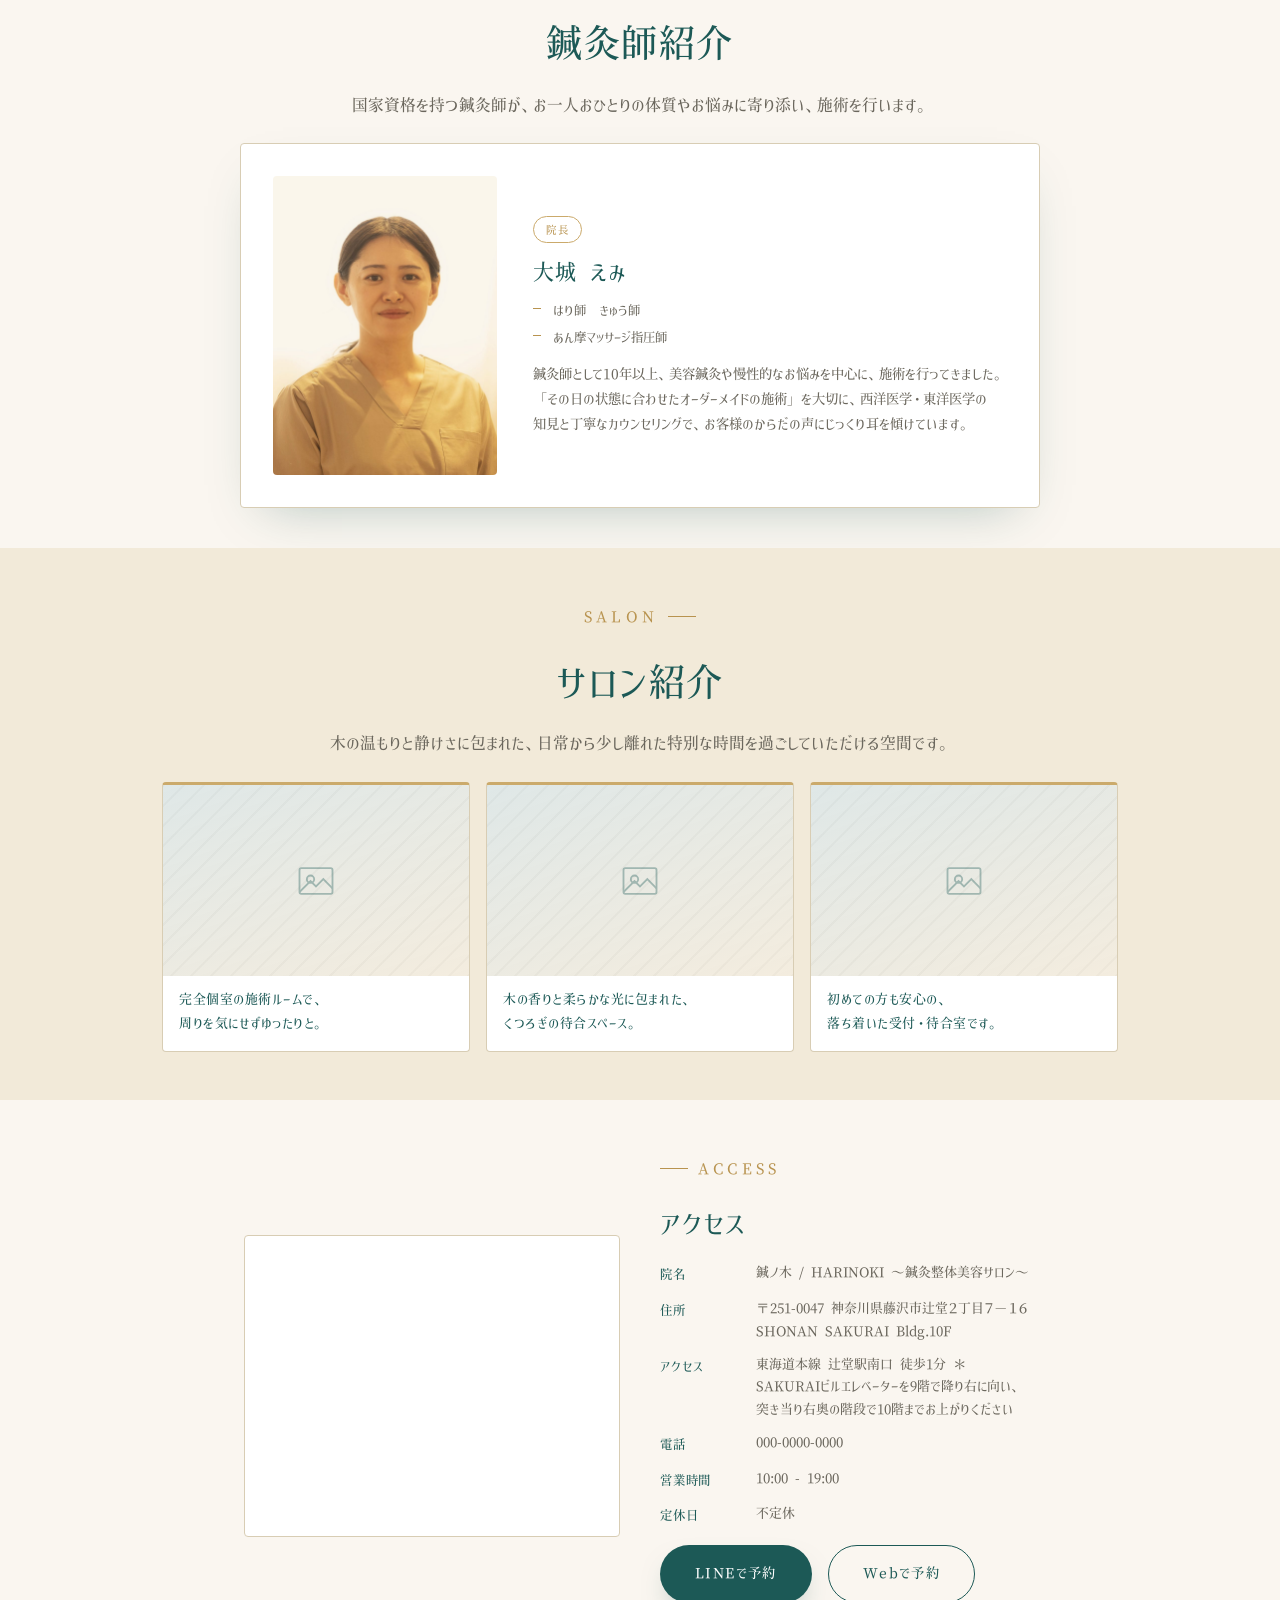
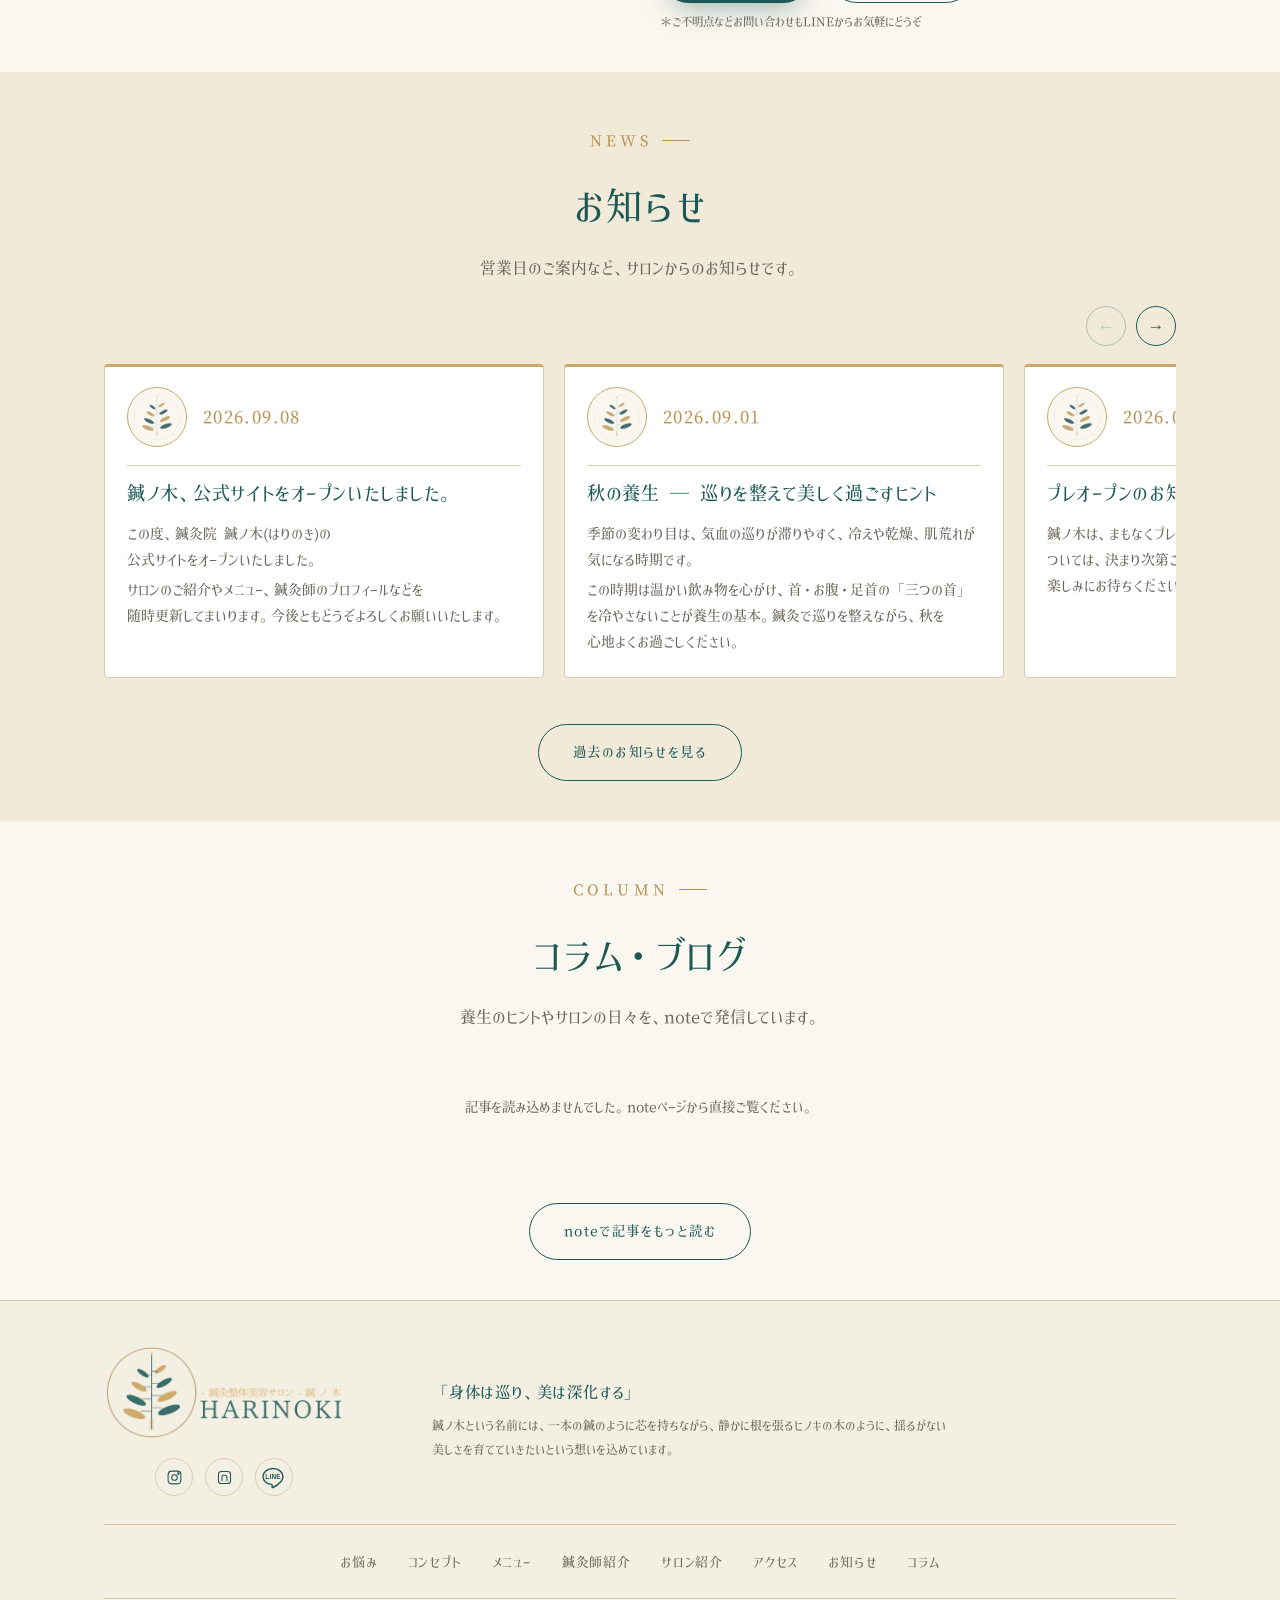
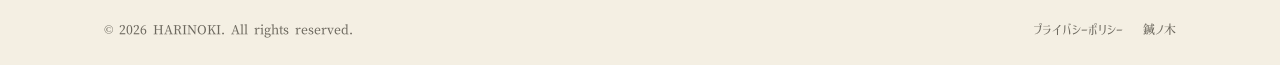
==== commit 895a8b66: "Update menu/prices and compact mobile and desktop layouts - New menu table (spot / monthly 1x / 2x) " ====
--- a/index.html
+++ b/index.html
@@ -33,7 +33,7 @@
 <!-- 構造化データ(LocalBusiness): 検索結果に店舗情報を伝えるためのものです。
      電話番号は、実際の番号が決まったら "telephone": "+81-XX-XXXX-XXXX" の形で追記してください。
      Instagram の公式アカウントができたら、sameAs にURLを追加してください。
-     営業時間の「不定休」はこの形式では表せないため、毎日 10:00〜20:00 として記載しています。
+     営業時間の「不定休」はこの形式では表せないため、毎日 10:00〜19:00 として記載しています。
      位置情報は、プラスコード 8CPW+HF(藤沢市)の中心の座標です。 -->
 <script type="application/ld+json">
 {
@@ -80,10 +80,10 @@
         "Sunday"
       ],
       "opens": "10:00",
-      "closes": "20:00"
+      "closes": "19:00"
     }
   ],
-  "priceRange": "¥9,500〜¥15,000",
+  "priceRange": "¥9,000〜¥17,000",
   "areaServed": {
     "@type": "City",
     "name": "藤沢市"
@@ -341,67 +341,59 @@
       </p>
     </div>
 
-    <!--
-      料金メニュー:
-      項目名・時間・価格はすべて仮の内容です。実際の内容に差し替えてください。
-    -->
     <div class="menu-groups reveal">
       <div>
-        <h3 class="menu-group-title">初めてお越しいただく方へ 初回コース<span>WHOLE BODY</span></h3>
+        <h3 class="menu-group-title">初めてお越しいただく方へ 初回コース<span>FIRST VISIT</span></h3>
         <div class="menu-items">
           <div class="menu-item">
-            <div class="menu-item-name">カウンセリング + オーダーメイド鍼灸整体＋美顔鍼<small>その日のご体調やお悩みに合わせて鍼灸と整体を調合・美顔鍼付き / 75分</small></div>
-            <div class="menu-item-price">¥9,000</div>
-          </div>
-        </div>
-      </div>
-
-      <div>
-        <h3 class="menu-group-title">2回目からのスポットメニュー<span>BEAUTY</span></h3>
-        <div class="menu-items">
-          <div class="menu-item">
-            <div class="menu-item-name">オーダーメイド鍼灸整体<small>鍼灸と整体をお悩みに沿って調合・首から下のお身体 / 70分</small></div>
-            <div class="menu-item-price">¥12,000</div>
-          </div>
-          <div class="menu-item">
-            <div class="menu-item-name">オーダーメイド鍼灸整体 + 美顔鍼<small>鍼灸と整体をお悩みに沿って調合・美顔鍼付き / 70分</small></div>
-            <div class="menu-item-price">¥15,000</div>
-          </div>
-          <div class="menu-item">
-            <div class="menu-item-name">ロイヤルハリネズミ美容鍼<small>お顔と頭に特化した美容鍼治療 / 40分</small></div>
+            <div class="menu-item-name">初回　全身＋美顔鍼<small>カウンセリングからお悩みや体質に合わせ、鍼灸と整体で全身にアプローチします / カウンセリング約10分とお支度含め約90分</small></div>
             <div class="menu-item-price">¥9,500</div>
           </div>
         </div>
       </div>
 
-<div>
-        <h3 class="menu-group-title">月額定期メンテナンスコース<span>MAINTENANCE</span></h3>
-        <p class="menu-group-desc">不調を繰り返さない健やかさと美しさを育むために、無理なく続けられるお得な月額料金をご用意しました。</p>
-        
-        <!-- 比較テーブル部分 -->
+      <div>
+        <h3 class="menu-group-title">2回目からのメニュー<span>MENU</span></h3>
+        <p class="menu-group-desc">月1回・月2回のメンテナンスコースは、毎月カードでの自動引き落としでお支払いいただくコースです。1回あたりの料金がお得になり、不調を繰り返さない健やかさと美しさを、無理なく続けられます。</p>
+
         <p class="price-scroll-hint" aria-hidden="true">← 左右にスクロールできます →</p>
         <div class="price-table-wrapper">
           <table class="price-table">
             <thead>
               <tr>
-                <th>コース名</th>
-                <th>オーダーメイド鍼灸整体</th>
-                <th>オーダーメイド鍼灸整体＋美顔鍼</th>
-                <th>ロイヤルハリネズミ美容鍼</th>
+                <th rowspan="2">メニュー</th>
+                <th rowspan="2">スポット</th>
+                <th class="th-sub">月1回コース<br><small>1回あたり</small></th>
+                <th class="th-sub">月2回コース<br><small>1回あたり</small></th>
+              </tr>
+              <tr>
+                <th colspan="2" class="th-group">毎月カード引き落とし</th>
               </tr>
             </thead>
             <tbody>
               <tr>
-                <td class="plan-name">月1回コース（1回料金）</td>
+                <td class="plan-name">美容整体<small class="plan-desc">筋肉の張りや骨格を矯正し見た目の美しさを追求します。（鍼灸治療は行いません）</small><small>45分</small></td>
                 <td>¥11,000</td>
-                <td>¥13,500</td>
-                <td>¥8,500</td>
+                <td>¥10,000</td>
+                <td>¥9,000</td>
               </tr>
-              <tr class="recommended-row">
-                <td class="plan-name"><span class="badge">人気</span>月2回コース（1回料金）</td>
+              <tr>
+                <td class="plan-name">鍼灸師調合 全身<small class="plan-desc">全身のお悩みに、整体と鍼灸でアプローチします（お顔は含みません）</small><small>65分</small></td>
+                <td>¥13,000</td>
+                <td>¥11,500</td>
                 <td>¥10,000</td>
-                <td>¥12,000</td>
-                <td>¥7,500</td>
+              </tr>
+              <tr>
+                <td class="plan-name">鍼灸師調合 全身＋美顔鍼<small class="plan-desc">お顔含む全身のお悩みに、整体と鍼灸でアプローチします</small><small>75分</small></td>
+                <td>¥17,000</td>
+                <td>¥15,000</td>
+                <td class="recommended-cell"><span class="badge">☆ 人気</span>¥12,500</td>
+              </tr>
+              <tr>
+                <td class="plan-name">ロイヤルハリネズミ美容鍼<small class="plan-desc">鍼灸とマッサージをお顔〜頭にフォーカスし、お顔のお悩みにアプローチします。</small><small>45分</small></td>
+                <td>¥13,000</td>
+                <td>¥11,500</td>
+                <td>¥10,000</td>
               </tr>
             </tbody>
           </table>
@@ -413,7 +405,7 @@
     <p class="menu-note reveal">
       <span>＊価格は全て税込価格です</span>
       <span>＊男性の方はご紹介のみとさせていただきます</span>
-      <span>＊マタニティー整体もおこなっております、ご妊娠中の方はお知らせください</span>
+      <span>＊ご妊娠中の方は妊娠期間によってできる施術が異なりますので、事前にお知らせください</span>
     </p>
   </div><!-- /.container -->
 </section><!-- /.menu -->
@@ -538,7 +530,7 @@
         <dt>電話</dt>
         <dd>000-0000-0000</dd>
         <dt>営業時間</dt>
-        <dd>10:00 - 20:00</dd>
+        <dd>10:00 - 19:00</dd>
         <dt>定休日</dt>
         <dd>不定休</dd>
       </dl>
--- a/css/style.css
+++ b/css/style.css
@@ -976,6 +976,40 @@
 }
 .price-table tbody tr:last-child td { border-bottom: none; }
 
+.price-table thead th small {
+  font-size: 11px;
+  font-weight: 400;
+  opacity: 0.85;
+}
+.price-table td.plan-name small {
+  display: block;
+  margin-top: 2px;
+  font-size: 12px;
+  font-weight: 400;
+  color: var(--ink-soft);
+}
+.price-table td.plan-name small.plan-desc {
+  margin: 4px 0 2px;
+  line-height: 1.6;
+  white-space: normal;
+  max-width: 340px;
+}
+.price-table thead th.th-sub { padding-bottom: 8px; }
+.price-table thead th.th-group {
+  text-align: center;
+  padding: 10px 12px 12px;
+  font-size: 12.5px;
+  font-weight: 400;
+  color: #f0dfb8;
+  letter-spacing: 0.04em;
+  border-top: 1px solid rgba(255,255,255,0.28);
+}
+.price-table thead th[rowspan] { vertical-align: middle; }
+.price-table tbody td.recommended-cell {
+  background: linear-gradient(0deg, rgba(203,170,107,0.14), rgba(203,170,107,0.14));
+  color: var(--gold-deep);
+  font-weight: 600;
+}
 .price-table td.plan-name {
   text-align: left;
   font-family: var(--font-jp-sans);
@@ -992,6 +1026,7 @@
   position: relative;
   color: var(--gold-deep);
 }
+.price-table .recommended-cell .badge { display: table; margin: 0 auto 4px; color: var(--white); font-family: var(--font-jp-sans); font-weight: 500; }
 .price-table .badge {
   display: inline-block;
   margin-bottom: 4px;
@@ -1004,18 +1039,17 @@
 }
 
 @media (max-width: 560px) {
-  .price-table thead th,
-  .price-table tbody td { padding: 12px 8px; font-size: 13px; }
-  .price-table tbody td { font-size: 15px; }
-  .price-table { min-width: 520px; }
-  .price-scroll-hint {
-    display: block;
-    margin: 0 0 8px;
-    text-align: right;
-    font-size: 12px;
-    letter-spacing: 0.06em;
-    color: var(--ink-soft);
-  }
+  .price-table { table-layout: fixed; min-width: 0; }
+  .price-table thead th { padding: 12px 2px; font-size: 11.5px; letter-spacing: 0; }
+  .price-table thead th:first-child { width: 38%; padding-left: 10px; }
+  .price-table tbody td { padding: 14px 2px; font-size: 13.5px; letter-spacing: 0; }
+  .price-table td.plan-name { white-space: normal; padding-left: 10px; font-size: 12.5px; line-height: 1.5; }
+  .price-table td.plan-name small { font-size: 11px; }
+  .price-table td.plan-name small.plan-desc { font-size: 10.5px; line-height: 1.5; }
+  .price-table thead th small { display: block; font-size: 10px; }
+  .price-table thead th.th-group { font-size: 11px; padding: 8px 2px 10px; }
+  .price-table .recommended-cell .badge { font-size: 9.5px; padding: 2px 6px; }
+  .price-scroll-hint { display: none; }
 }
 
 .menu-note span { display: block; }
@@ -1508,3 +1542,201 @@
   .hero-actions .btn { width: 100%; justify-content: center; }
   .therapist-card { padding: 24px; }
 }
+
+
+/* ==========================================================================
+   Mobile compact (スマホ表示を縦に短く)
+   ========================================================================== */
+
+@media (max-width: 720px) {
+  :root { --section-y: 36px; }
+  body { line-height: 1.75; }
+
+  .section-head { margin-bottom: 20px; }
+  .section-title { margin-bottom: 10px; }
+  .section-lead { font-size: 13px; line-height: 1.7; }
+
+  /* --- Concern: 2列にして縮める --- */
+  .concern-list { grid-template-columns: 1fr 1fr; gap: 0; }
+  .concern-group,
+  .concern-group:nth-child(odd),
+  .concern-group:nth-child(even) {
+    padding: 14px 12px;
+    border-top: 1px solid var(--line);
+    border-left: none;
+  }
+  .concern-group:nth-child(even) { border-left: 1px solid var(--line); }
+  .concern-group:nth-child(odd) { padding-left: 0; }
+  .concern-group:nth-child(-n+2) { border-top: none; padding-top: 0; }
+  .concern-head { gap: 8px; margin-bottom: 8px; }
+  .concern-icon { width: 34px; height: 34px; }
+  .concern-icon svg { width: 18px; height: 18px; }
+  .concern-label { font-size: 11px; letter-spacing: 0.14em; }
+  .concern-title { font-size: 14.5px; margin-bottom: 6px; }
+  .concern-items li { font-size: 12.5px; line-height: 1.6; padding-left: 11px; }
+  .concern-items li + li { margin-top: 2px; }
+  .concern-items li::before { left: 0; top: 0.8em; width: 3px; height: 3px; }
+  .concern-actions { margin-top: 20px; }
+
+  /* --- Concept: ①〜⑤を横スクロール --- */
+  .concept-grid { gap: 20px; }
+  .concept-headline { font-size: 17px; line-height: 1.7; margin-bottom: 14px; }
+  .concept-copy p { font-size: 13.5px; line-height: 1.75; margin-bottom: 10px; }
+  .concept-points {
+    display: flex;
+    gap: 12px;
+    border-top: none;
+    overflow-x: auto;
+    scroll-snap-type: x mandatory;
+    -webkit-overflow-scrolling: touch;
+    margin: 0 -20px;
+    padding: 2px 20px 14px;
+    scroll-padding-left: 20px;
+    scrollbar-width: thin;
+    scrollbar-color: var(--gold) transparent;
+  }
+  .concept-points::-webkit-scrollbar { height: 4px; }
+  .concept-points::-webkit-scrollbar-thumb { background: var(--gold); border-radius: 999px; }
+  .concept-point {
+    flex: 0 0 78%;
+    flex-direction: column;
+    gap: 10px;
+    padding: 16px 16px 18px;
+    background: var(--white);
+    border: 1px solid var(--line);
+    border-top: 3px solid var(--gold);
+    border-radius: var(--radius);
+    scroll-snap-align: start;
+  }
+  .concept-icon { width: 40px; height: 40px; }
+  .concept-icon svg { width: 22px; height: 22px; }
+  .concept-badge { width: 18px; height: 18px; font-size: 11px; top: -6px; left: -6px; }
+  .concept-point h3 { font-size: 15.5px; margin-bottom: 6px; }
+  .concept-point p { font-size: 13px; line-height: 1.75; }
+
+  /* --- Menu --- */
+  .menu-group-title { font-size: 16.5px; margin-bottom: 12px; padding-bottom: 8px; }
+  .menu-group-desc { font-size: 12.5px; margin: -2px 0 14px; line-height: 1.7; }
+  .menu-groups { gap: 26px; }
+  .menu-item { padding: 12px 4px; }
+  .menu-item-name { font-size: 14.5px; }
+  .menu-item-name small { font-size: 11.5px; line-height: 1.6; }
+  .menu-item-price { font-size: 17px; }
+  .menu-note { margin-top: 20px; padding-top: 14px; font-size: 12px; line-height: 1.7; }
+
+  /* --- Therapist: 約65%サイズ(写真を左に小さく) --- */
+  .therapist-card {
+    grid-template-columns: 124px 1fr;
+    grid-template-rows: auto auto auto auto;
+    gap: 0 14px;
+    align-content: start;
+    padding: 16px;
+  }
+  .therapist-detail { display: contents; }
+  .therapist-photo { grid-column: 1; grid-row: 1 / span 3; max-width: none; margin: 0; align-self: center; }
+  .therapist-role { grid-column: 2; grid-row: 1; justify-self: start; align-self: end; font-size: 10.5px; padding: 2px 11px; margin: 0 0 6px; }
+  .therapist-name { grid-column: 2; grid-row: 2; font-size: 19px; margin: 0 0 4px; align-self: center; }
+  .therapist-creds { grid-column: 2; grid-row: 3; margin: 0; gap: 2px; align-self: start; }
+  .therapist-name + .therapist-creds { margin: 0; }
+  .therapist-creds li { font-size: 12px; }
+  .therapist-creds li::before { top: 0.8em; }
+  .therapist-bio { grid-column: 1 / -1; grid-row: 4; margin-top: 12px; }
+  .therapist-bio p { font-size: 13px; line-height: 1.75; margin: 0; }
+
+  /* --- Salon: 写真カードを小さく --- */
+  .news-card.salon-card { flex-basis: 64%; }
+  .salon .news-carousel-nav { margin-bottom: 6px; }
+  .salon .news-arrow { width: 30px; height: 30px; font-size: 14px; }
+  .salon-photo { aspect-ratio: 16 / 10; }
+  .salon-caption { padding: 10px 12px 14px; font-size: 12.5px; line-height: 1.7; }
+  .salon-photo .tile-icon { width: 30px; height: 30px; }
+  .news-feed { gap: 12px; padding-bottom: 12px; }
+
+  /* --- Access --- */
+  .access-grid { gap: 20px; }
+  .access-map { min-height: 0; }
+  .access-map iframe { height: 160px; min-height: 0; }
+  .access-info dl { font-size: 13.5px; }
+  .access-info dd, .access-info dt { line-height: 1.7; }
+}
+
+
+/* ==========================================================================
+   Desktop compact (PC表示を余白中心にコンパクトに)
+   ========================================================================== */
+
+@media (min-width: 721px) {
+  :root { --section-y: 40px; }
+  body { line-height: 1.8; }
+
+  .section-head { margin-bottom: 24px; }
+  .section-title { margin-bottom: 12px; }
+
+  .hero { padding-bottom: 36px; }
+  .hero-inner { padding-top: 24px; }
+
+  /* Concern */
+  .concern-list { gap: 24px 0; }
+  .concern-head { margin-bottom: 10px; }
+  .concern-icon { width: 44px; height: 44px; }
+  .concern-title { margin-bottom: 8px; font-size: 17px; }
+  .concern-items li { line-height: 1.7; }
+  .concern-items li + li { margin-top: 3px; }
+  .concern-actions { margin-top: 24px; }
+
+  /* Concept */
+  .concept-grid { gap: 40px; }
+  .concept-headline { margin-bottom: 18px; }
+  .concept-copy p { margin-bottom: 10px; line-height: 1.8; }
+  .concept-point { padding: 16px 0; gap: 18px; }
+  .concept-icon { width: 46px; height: 46px; }
+  .concept-point h3 { margin-bottom: 4px; font-size: 16px; }
+  .concept-point p { line-height: 1.75; }
+
+  /* Menu */
+  .menu-groups { gap: 28px; }
+  .menu-group-title { margin-bottom: 14px; padding-bottom: 8px; }
+  .menu-item { padding: 12px 6px; }
+  .menu-group-desc { margin: -4px 0 14px; }
+  .price-table thead th { padding: 11px 12px; }
+  .price-table tbody td { padding: 12px; }
+  .price-table thead th.th-group { padding: 8px 12px 10px; }
+  .menu-note { margin-top: 20px; padding-top: 14px; }
+
+  /* Therapist: 約70% */
+  .therapist-card {
+    grid-template-columns: 224px 1fr;
+    gap: 36px;
+    padding: 32px;
+    max-width: 800px;
+    margin: 0 auto;
+  }
+  .therapist-role { margin-bottom: 10px; padding: 3px 12px; font-size: 11px; }
+  .therapist-name { font-size: 22px; }
+  .therapist-name + .therapist-creds { margin: 4px 0 12px; }
+  .therapist-creds { gap: 4px; }
+  .therapist-creds li { font-size: 13px; }
+  .therapist-bio p { font-size: 14px; line-height: 1.8; margin-bottom: 0; }
+
+  /* Salon: 約70% */
+  .news-card.salon-card { flex: 0 0 min(308px, 86%); }
+  .salon-photo { aspect-ratio: 16 / 10; }
+  .salon-caption { padding: 12px 16px 16px; font-size: 13.5px; line-height: 1.75; }
+  .salon .news-carousel-nav { margin-bottom: 8px; }
+  .salon .news-feed { gap: 16px; padding-bottom: 8px; justify-content: safe center; }
+  .salon .section-head { margin-bottom: 20px; }
+
+  /* Access: 約70% */
+  .access-grid { gap: 40px; align-items: center; max-width: 840px; margin-left: auto; margin-right: auto; }
+  .access-map { min-height: 0; }
+  .access-map iframe { min-height: 0; height: 300px; }
+  .access-info dl { gap: 10px 16px; margin-bottom: 18px; grid-template-columns: 80px 1fr; }
+  .access-info dt { font-size: 13px; }
+  .access-info dd { font-size: 13.5px; line-height: 1.7; }
+  .access-info .section-title { font-size: 26px; margin-bottom: 14px; }
+  .access-note { margin-top: 8px; font-size: 12px; }
+
+  /* News / Column / CTA / Footer */
+  .news-card { padding: 20px 22px 22px; gap: 12px; }
+  .cta-band { padding: 56px 0; }
+}
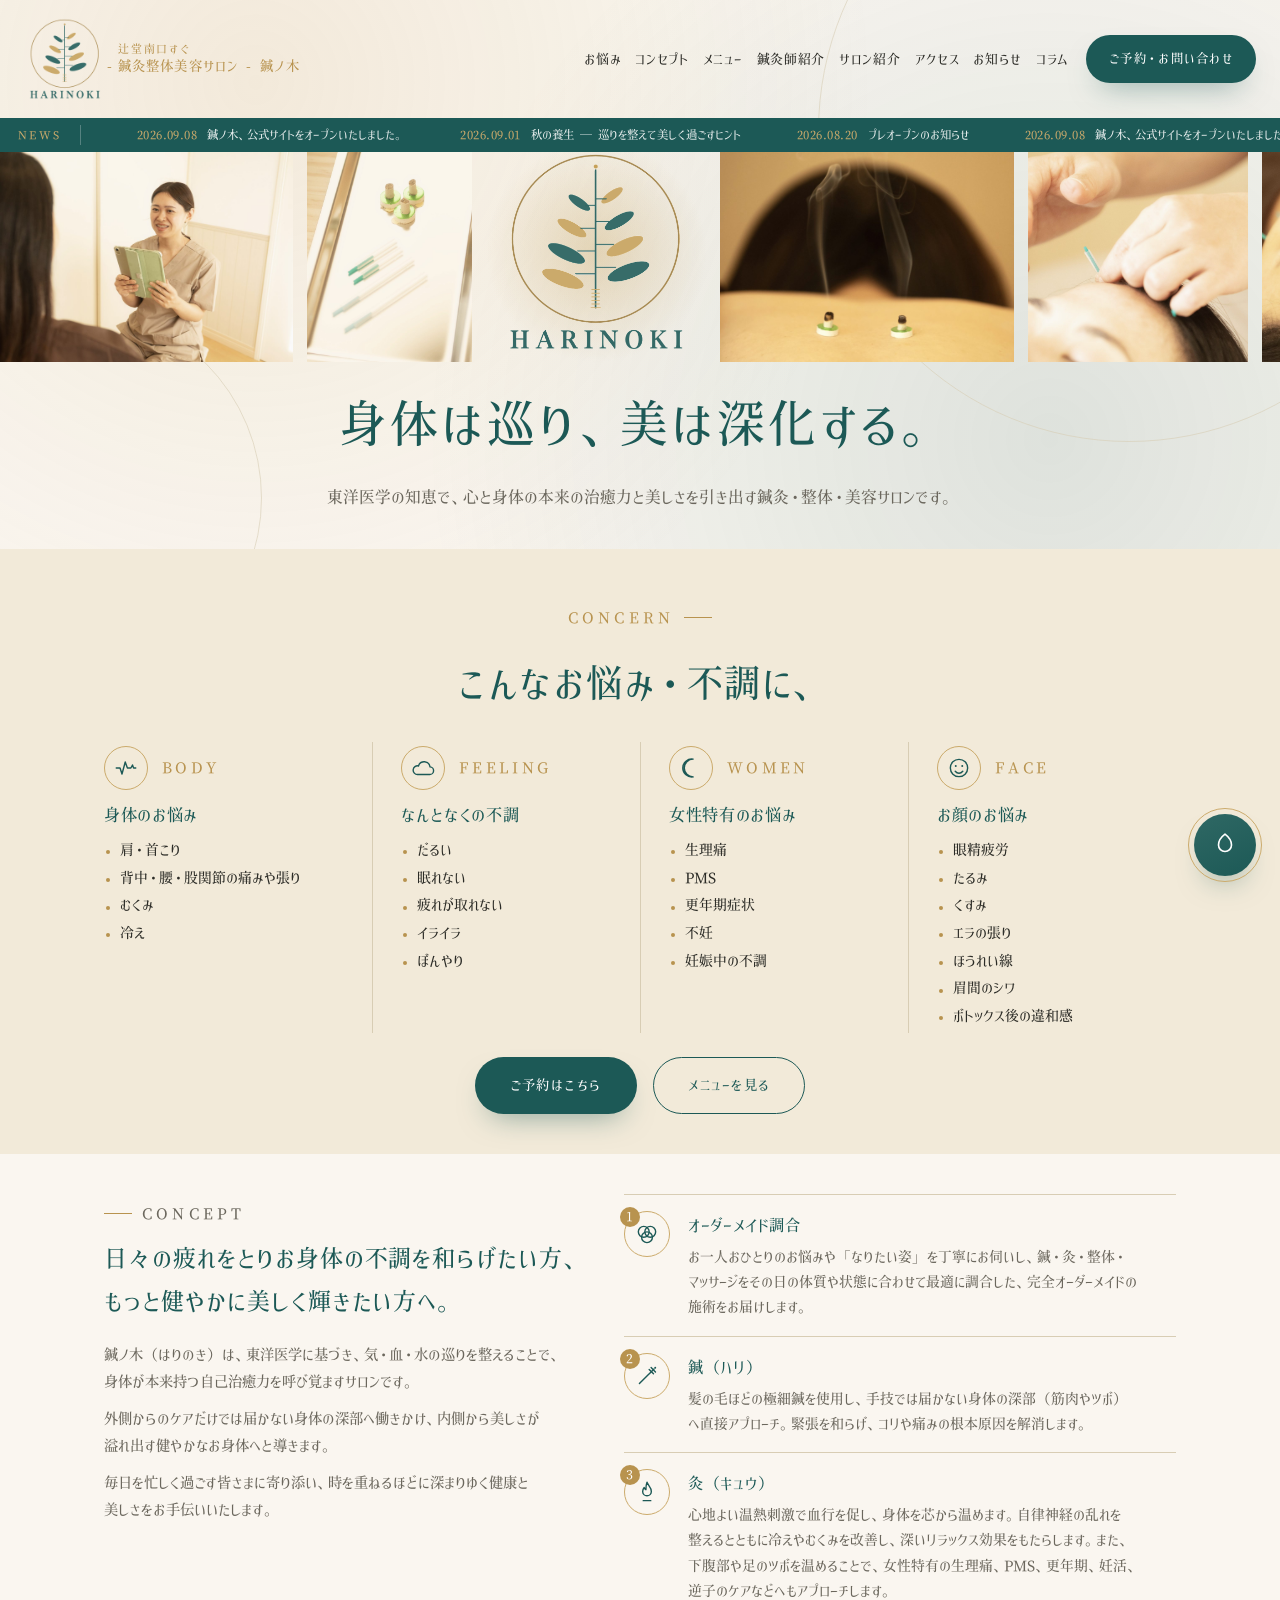
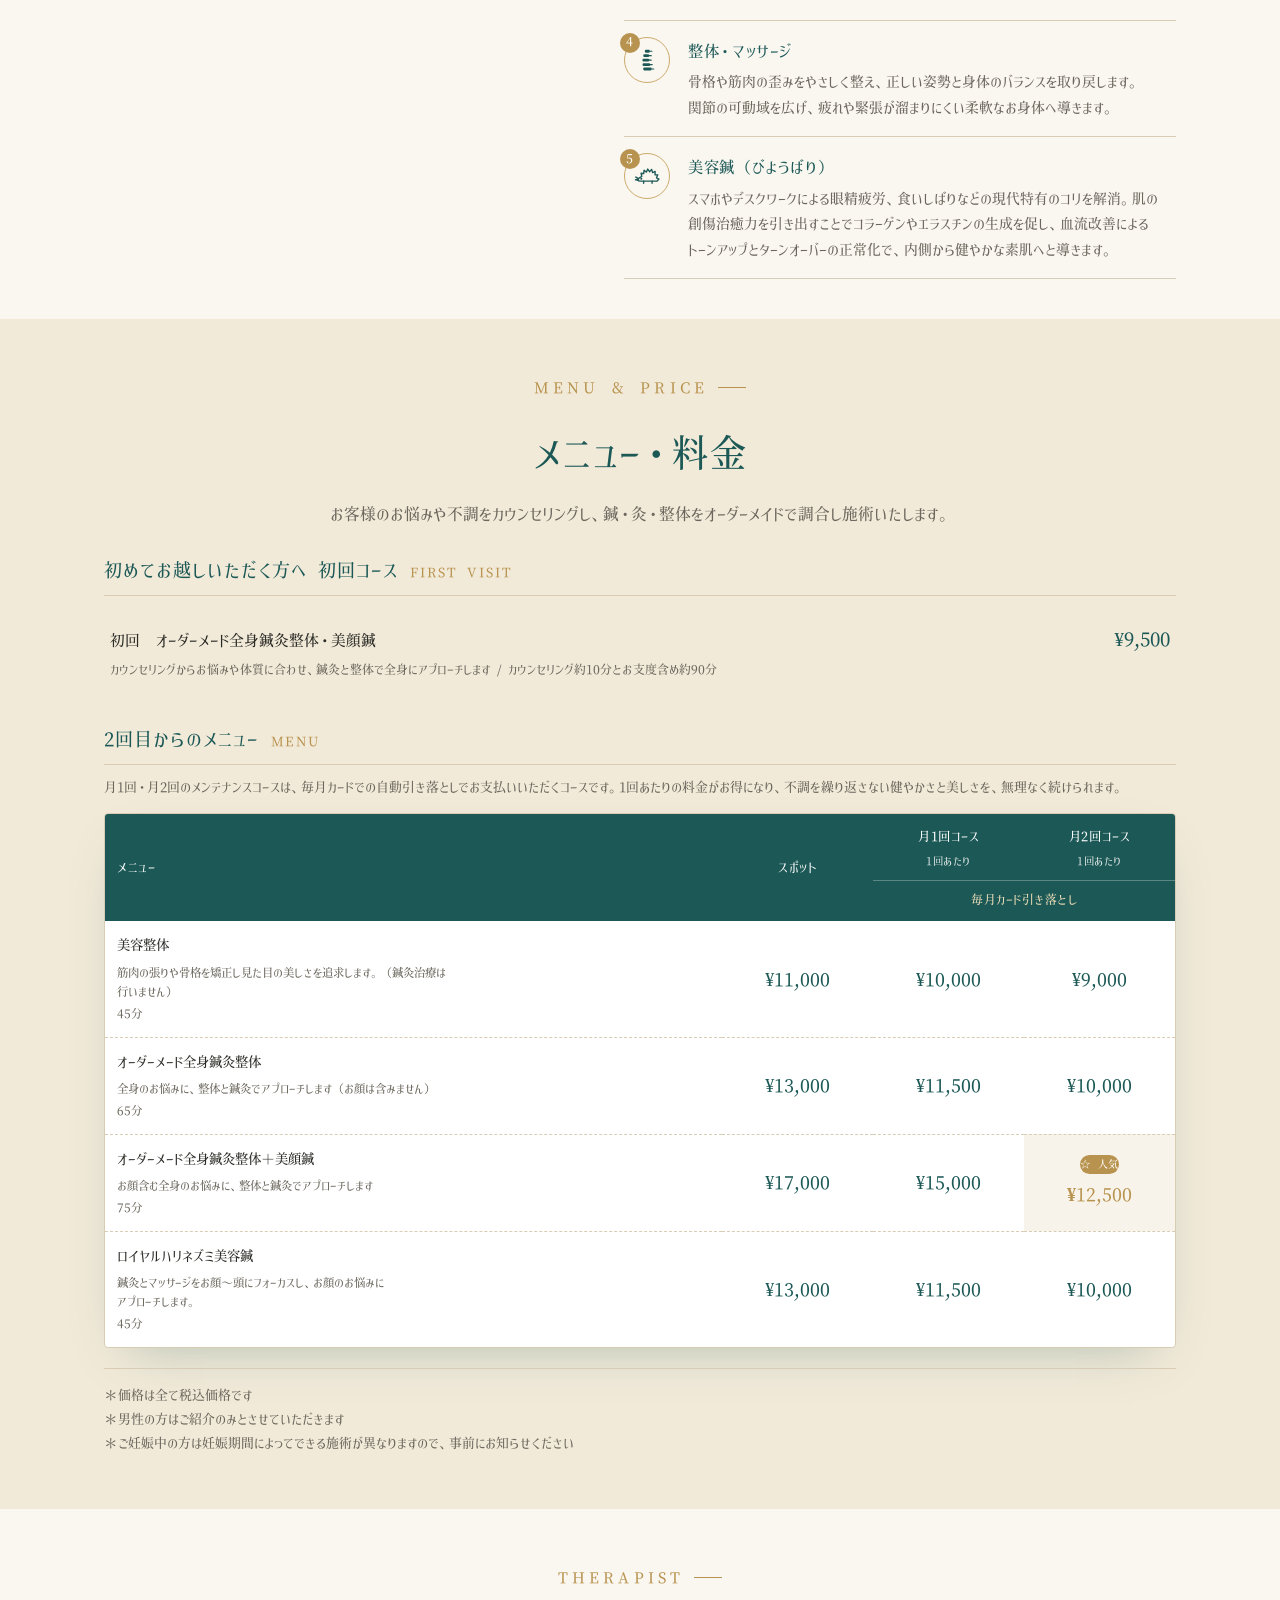
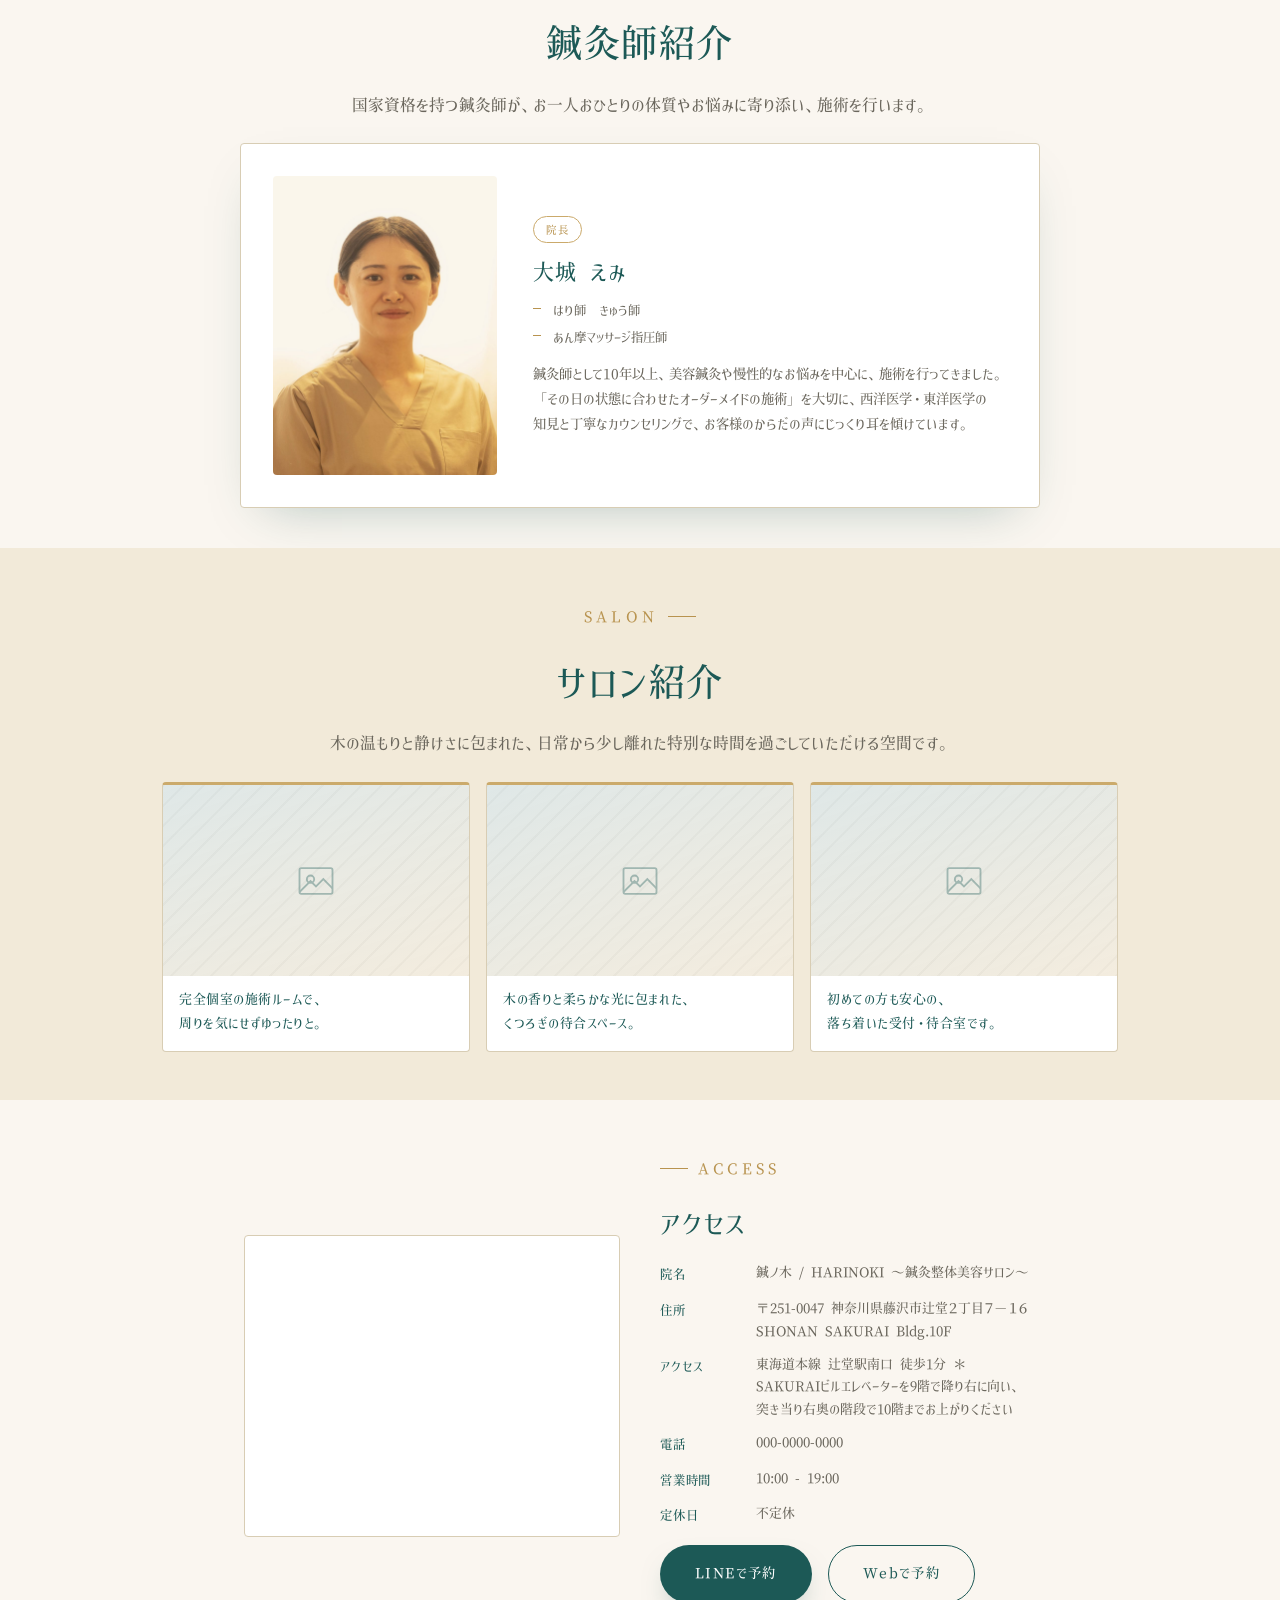
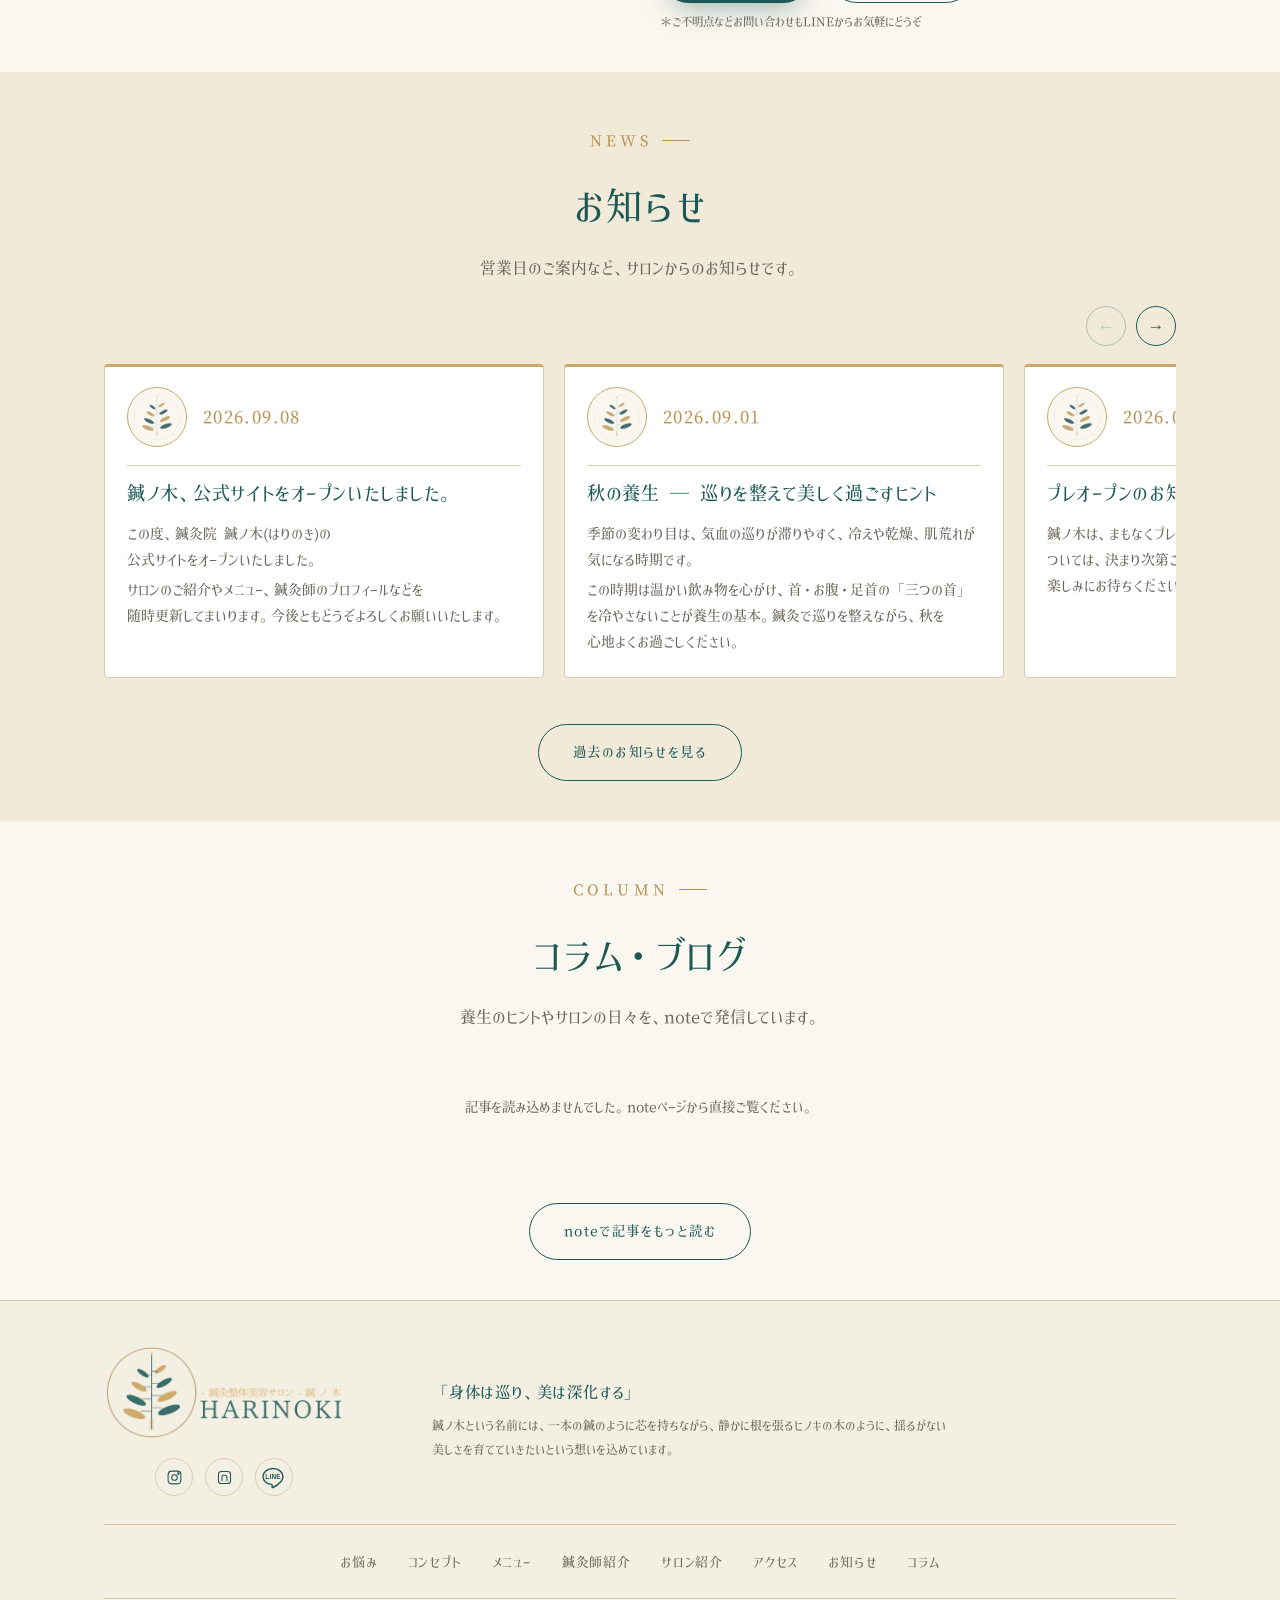
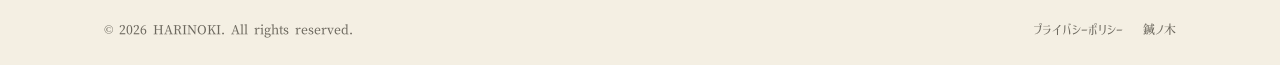
==== commit 1ccae588: "Rename menu items and change business hours to 10:00-19:00 - Rename first visit and full-body menu i" ====
--- a/index.html
+++ b/index.html
@@ -346,7 +346,7 @@
         <h3 class="menu-group-title">初めてお越しいただく方へ 初回コース<span>FIRST VISIT</span></h3>
         <div class="menu-items">
           <div class="menu-item">
-            <div class="menu-item-name">初回　全身＋美顔鍼<small>カウンセリングからお悩みや体質に合わせ、鍼灸と整体で全身にアプローチします / カウンセリング約10分とお支度含め約90分</small></div>
+            <div class="menu-item-name">初回　オーダーメード全身鍼灸整体・美顔鍼<small>カウンセリングからお悩みや体質に合わせ、鍼灸と整体で全身にアプローチします / カウンセリング約10分とお支度含め約90分</small></div>
             <div class="menu-item-price">¥9,500</div>
           </div>
         </div>
@@ -378,13 +378,13 @@
                 <td>¥9,000</td>
               </tr>
               <tr>
-                <td class="plan-name">鍼灸師調合 全身<small class="plan-desc">全身のお悩みに、整体と鍼灸でアプローチします（お顔は含みません）</small><small>65分</small></td>
+                <td class="plan-name">オーダーメード全身鍼灸整体<small class="plan-desc">全身のお悩みに、整体と鍼灸でアプローチします（お顔は含みません）</small><small>65分</small></td>
                 <td>¥13,000</td>
                 <td>¥11,500</td>
                 <td>¥10,000</td>
               </tr>
               <tr>
-                <td class="plan-name">鍼灸師調合 全身＋美顔鍼<small class="plan-desc">お顔含む全身のお悩みに、整体と鍼灸でアプローチします</small><small>75分</small></td>
+                <td class="plan-name">オーダーメード全身鍼灸整体＋美顔鍼<small class="plan-desc">お顔含む全身のお悩みに、整体と鍼灸でアプローチします</small><small>75分</small></td>
                 <td>¥17,000</td>
                 <td>¥15,000</td>
                 <td class="recommended-cell"><span class="badge">☆ 人気</span>¥12,500</td>
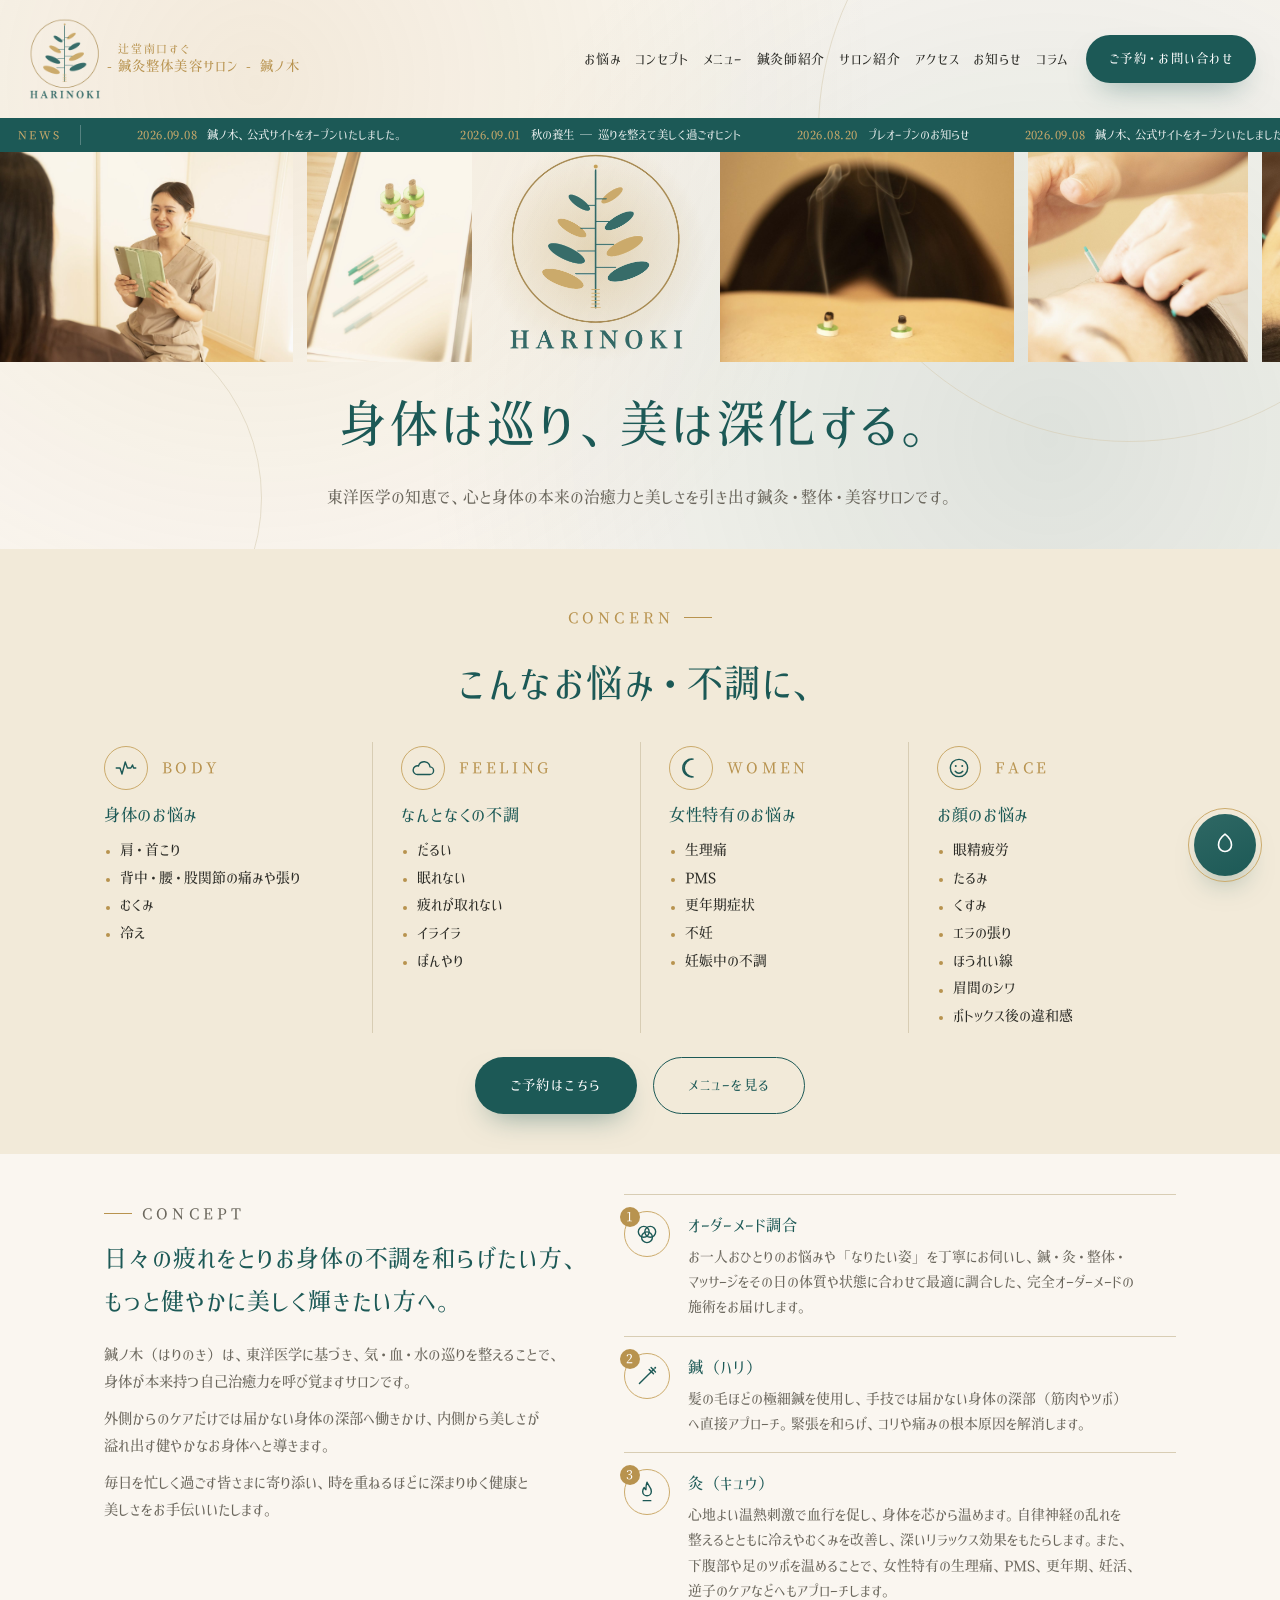
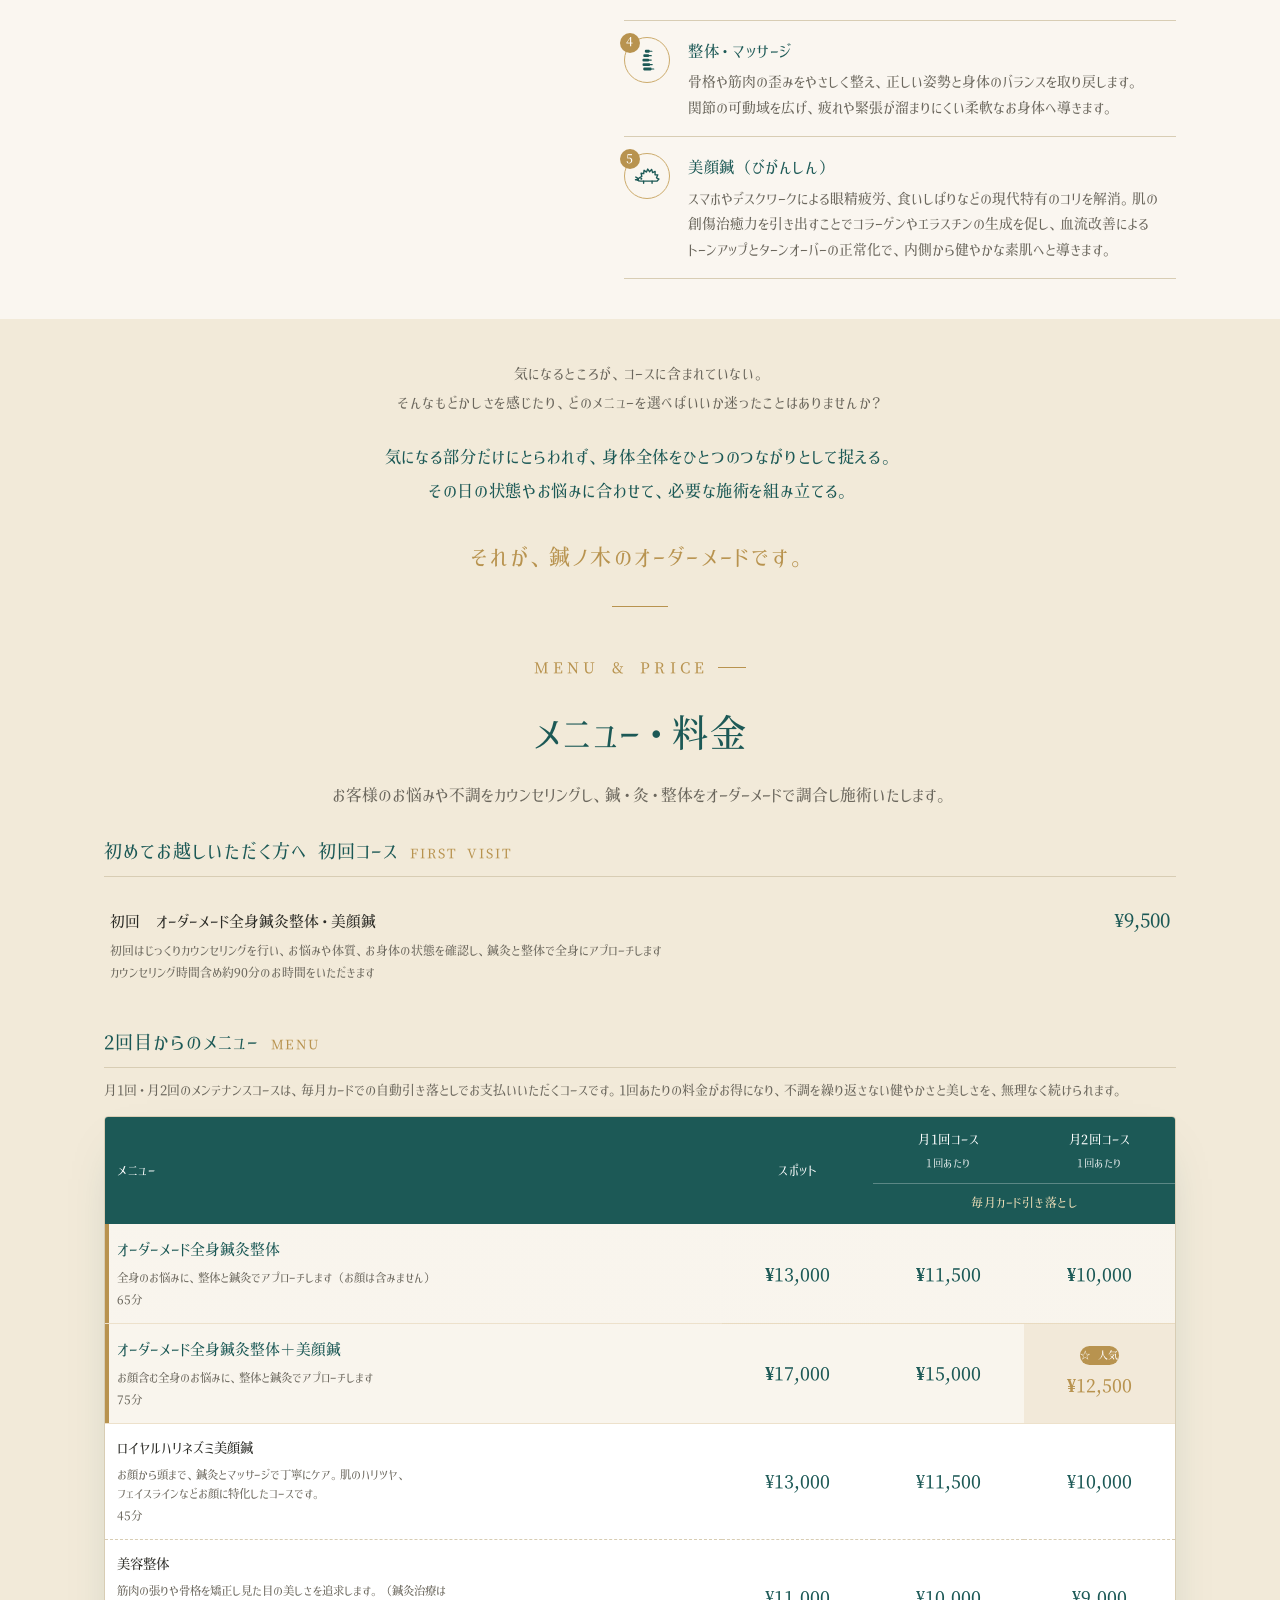
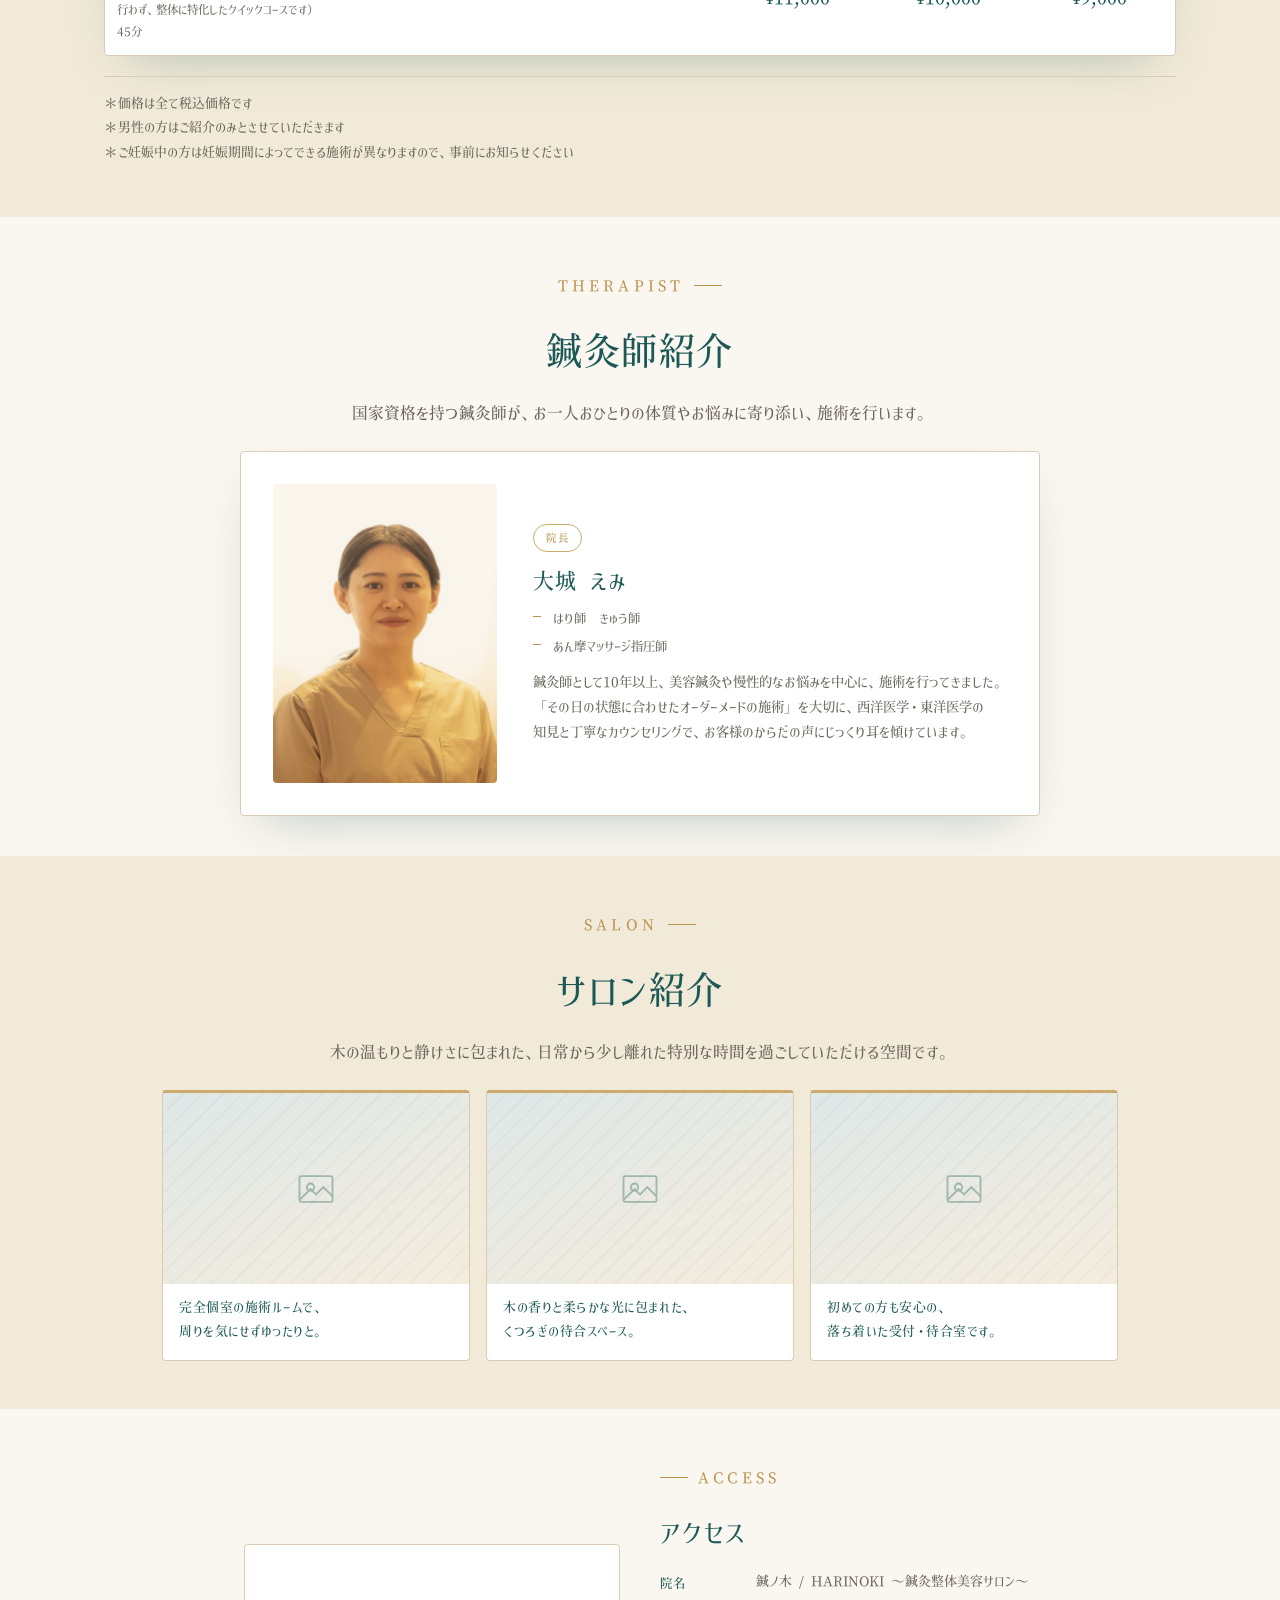
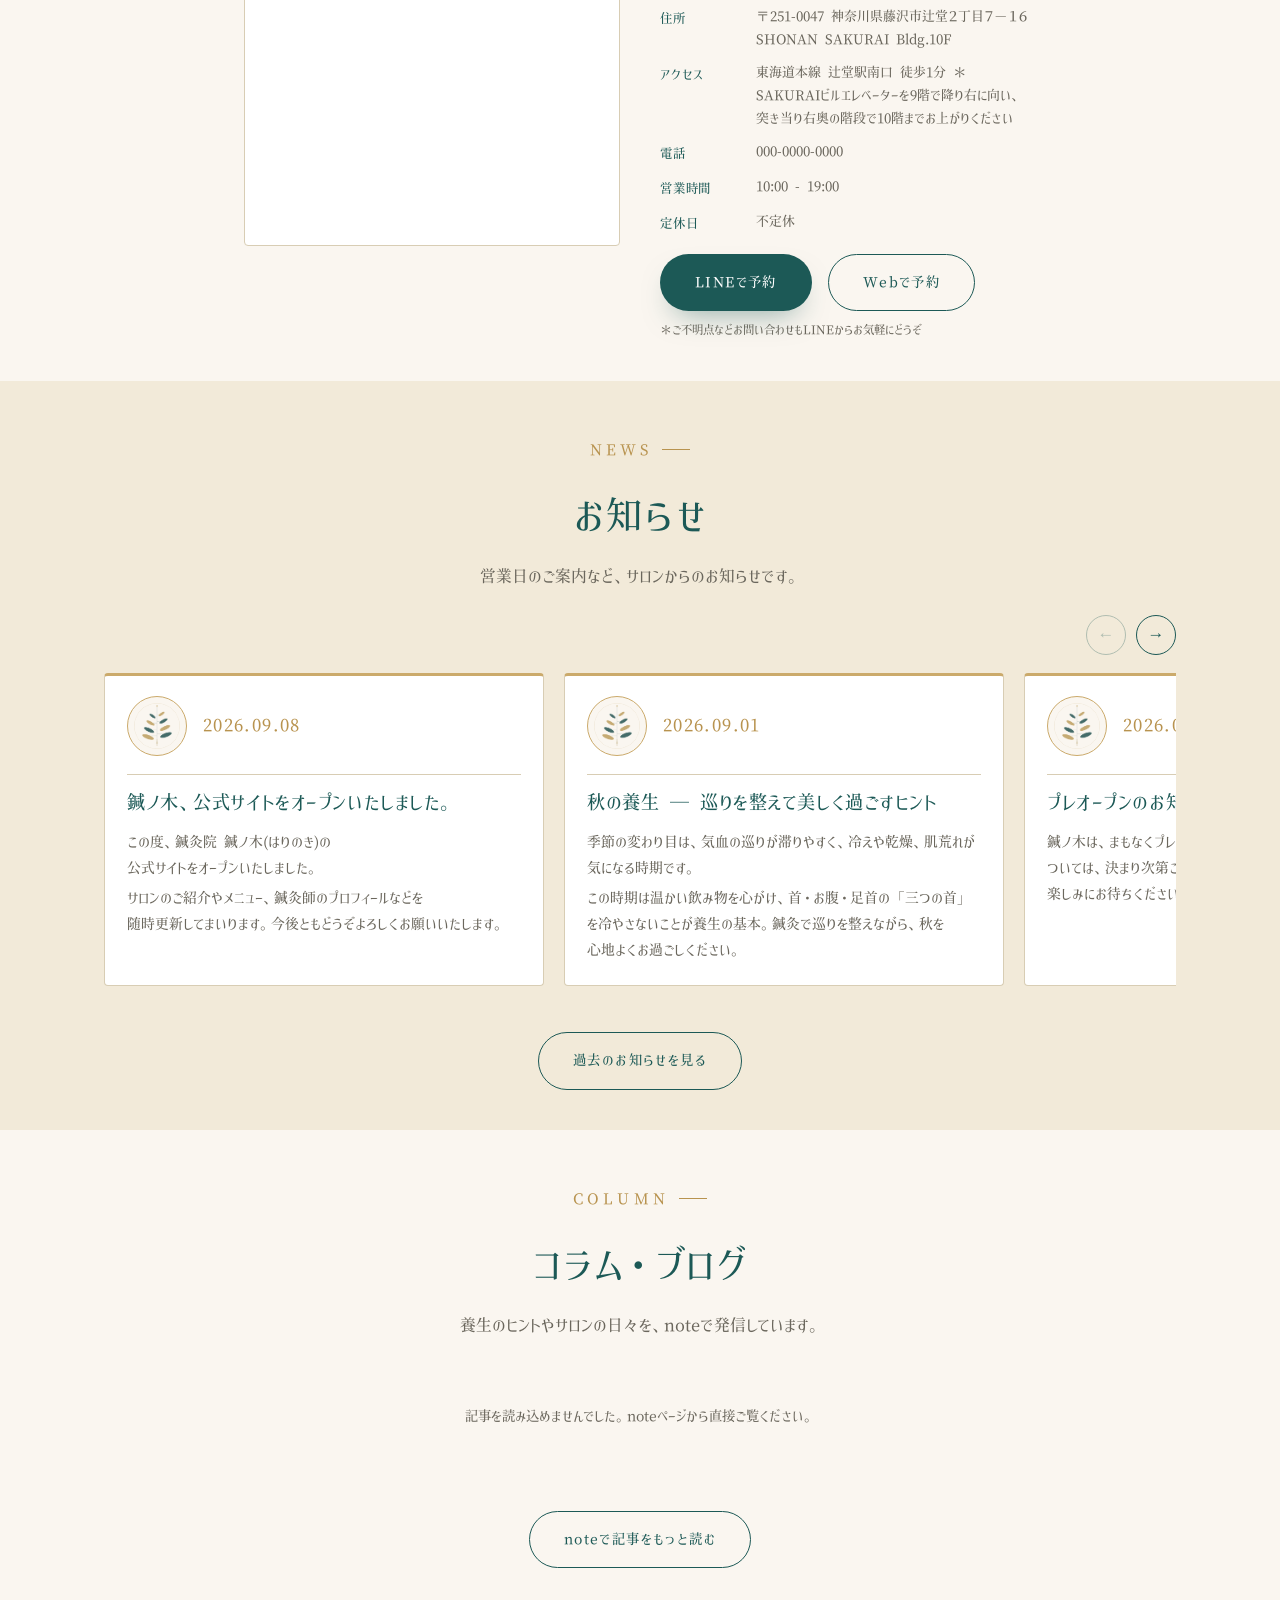
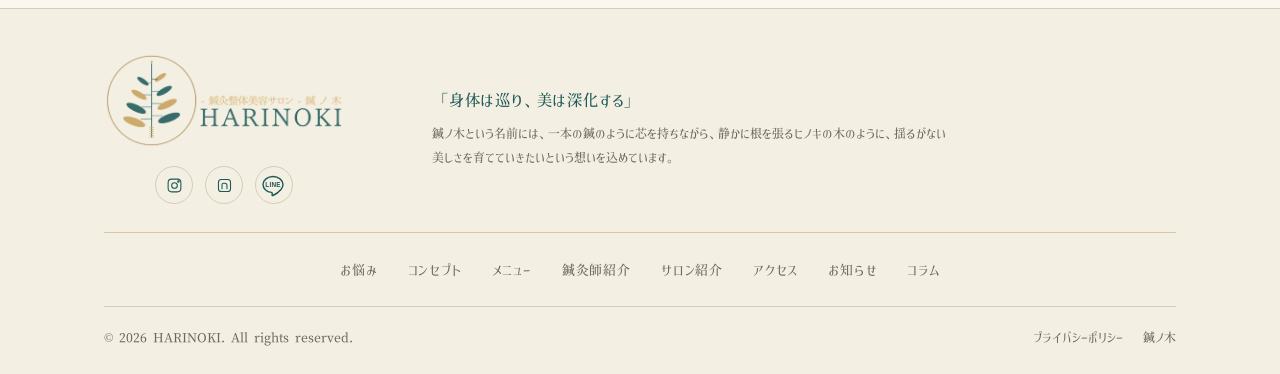
==== commit a0cc00f2: "Update menu wording, add MENU & PRICE intro, fix concern wrapping - Rename ロイヤルハリネズミ美容鍼 to 美顔鍼 and c" ====
--- a/index.html
+++ b/index.html
@@ -218,7 +218,7 @@
         <h3 class="concern-title">身体のお悩み</h3>
         <ul class="concern-items">
           <li>肩・首こり</li>
-          <li>背中・腰・股関節の痛みや張り</li>
+          <li>背中・腰・<span class="nw">股関節の</span>痛みや張り</li>
           <li>むくみ</li>
           <li>冷え</li>
         </ul>
@@ -294,8 +294,8 @@
       <li class="concept-point reveal">
         <span class="concept-icon"><svg width="26" height="26" viewBox="0 0 24 24" fill="none" stroke="currentColor" stroke-width="1.3" stroke-linecap="round" stroke-linejoin="round" aria-hidden="true"><circle cx="9" cy="10" r="5"/><circle cx="15" cy="10" r="5"/><circle cx="12" cy="15" r="5"/></svg><span class="concept-badge" aria-hidden="true">1</span></span>
         <div>
-          <h3>オーダーメイド調合</h3>
-          <p>お一人おひとりのお悩みや「なりたい姿」を丁寧にお伺いし、鍼・灸・整体・マッサージをその日の体質や状態に合わせて最適に調合した、完全オーダーメイドの施術をお届けします。</p>
+          <h3>オーダーメード調合</h3>
+          <p>お一人おひとりのお悩みや「なりたい姿」を丁寧にお伺いし、鍼・灸・整体・マッサージをその日の体質や状態に合わせて最適に調合した、完全オーダーメードの施術をお届けします。</p>
         </div>
       </li>
       <li class="concept-point reveal">
@@ -322,7 +322,7 @@
       <li class="concept-point reveal">
         <span class="concept-icon"><svg width="26" height="26" viewBox="-0.5 5.6 24.6 16.6" fill="none" stroke="currentColor" stroke-width="1.3" stroke-linecap="round" stroke-linejoin="round" aria-hidden="true"><path d="M21.2 18.8 L23.1 16.8 L20.8 15.6 L22.0 12.8 L19.4 12.7 L19.5 9.6 L17.1 10.7 L16.2 7.6 L14.2 9.8 L12.5 7.3 L11.3 10.2 L9.0 8.5 L8.7 11.7 L6.2 11.3 L6.9 14.3 C5.8 14.8 4 16 2.9 17.4 C3.3 18.4 4.4 18.8 5.8 18.8 H21.2z" stroke-linejoin="round"/><path d="M8.6 18.8v2M16.6 18.8v2"/><path d="M3.7 16.3L1.2 14.9M3.5 17.4L0.9 17.5"/><circle cx="6.4" cy="16.5" r="1" fill="currentColor" stroke="none"/><circle cx="2.9" cy="17.4" r="1.05" fill="currentColor" stroke="none"/></svg><span class="concept-badge" aria-hidden="true">5</span></span>
         <div>
-          <h3>美容鍼（びようばり）</h3>
+          <h3>美顔鍼（びがんしん）</h3>
           <p>スマホやデスクワークによる眼精疲労、食いしばりなどの現代特有のコリを解消。肌の創傷治癒力を引き出すことでコラーゲンやエラスチンの生成を促し、血流改善によるトーンアップとターンオーバーの正常化で、内側から健やかな素肌へと導きます。</p>
         </div>
       </li>
@@ -333,11 +333,23 @@
 <!-- ==================== Menu ==================== -->
 <section class="menu" id="menu">
   <div class="container">
+    <div class="menu-intro reveal">
+      <p>
+        <span>気になるところが、</span><span>コースに含まれていない。</span><br>
+        <span>そんなもどかしさを感じたり、</span><span>どのメニューを選べばいいか</span><span>迷ったことはありませんか？</span>
+      </p>
+      <p>
+        <span>気になる部分だけにとらわれず、</span><span>身体全体をひとつのつながりとして捉える。</span><br>
+        <span>その日の状態やお悩みに合わせて、</span><span>必要な施術を組み立てる。</span>
+      </p>
+      <p class="menu-intro-em"><span>それが、</span><span>鍼ノ木のオーダーメードです。</span></p>
+    </div>
+
     <div class="section-head reveal">
       <p class="eyebrow">Menu &amp; Price</p>
       <h2 class="section-title">メニュー・料金</h2>
       <p class="section-lead">
-        お客様のお悩みや不調をカウンセリングし、鍼・灸・整体をオーダーメイドで調合し施術いたします。
+        お客様のお悩みや不調をカウンセリングし、鍼・灸・整体をオーダーメードで調合し施術いたします。
       </p>
     </div>
 
@@ -346,7 +358,7 @@
         <h3 class="menu-group-title">初めてお越しいただく方へ 初回コース<span>FIRST VISIT</span></h3>
         <div class="menu-items">
           <div class="menu-item">
-            <div class="menu-item-name">初回　オーダーメード全身鍼灸整体・美顔鍼<small>カウンセリングからお悩みや体質に合わせ、鍼灸と整体で全身にアプローチします / カウンセリング約10分とお支度含め約90分</small></div>
+            <div class="menu-item-name">初回　オーダーメード全身鍼灸整体・美顔鍼<small>初回はじっくりカウンセリングを行い、お悩みや体質、お身体の状態を確認し、鍼灸と整体で全身にアプローチします<br>カウンセリング時間含め約90分のお時間をいただきます</small></div>
             <div class="menu-item-price">¥9,500</div>
           </div>
         </div>
@@ -371,29 +383,30 @@
               </tr>
             </thead>
             <tbody>
-              <tr>
-                <td class="plan-name">美容整体<small class="plan-desc">筋肉の張りや骨格を矯正し見た目の美しさを追求します。（鍼灸治療は行いません）</small><small>45分</small></td>
-                <td>¥11,000</td>
-                <td>¥10,000</td>
-                <td>¥9,000</td>
-              </tr>
-              <tr>
+
+              <tr class="recommended-row">
                 <td class="plan-name">オーダーメード全身鍼灸整体<small class="plan-desc">全身のお悩みに、整体と鍼灸でアプローチします（お顔は含みません）</small><small>65分</small></td>
                 <td>¥13,000</td>
                 <td>¥11,500</td>
                 <td>¥10,000</td>
               </tr>
-              <tr>
+              <tr class="recommended-row">
                 <td class="plan-name">オーダーメード全身鍼灸整体＋美顔鍼<small class="plan-desc">お顔含む全身のお悩みに、整体と鍼灸でアプローチします</small><small>75分</small></td>
                 <td>¥17,000</td>
                 <td>¥15,000</td>
                 <td class="recommended-cell"><span class="badge">☆ 人気</span>¥12,500</td>
               </tr>
               <tr>
-                <td class="plan-name">ロイヤルハリネズミ美容鍼<small class="plan-desc">鍼灸とマッサージをお顔〜頭にフォーカスし、お顔のお悩みにアプローチします。</small><small>45分</small></td>
+                <td class="plan-name">ロイヤルハリネズミ<span style="white-space:nowrap">美顔鍼</span><small class="plan-desc">お顔から頭まで、鍼灸とマッサージで丁寧にケア。肌のハリツヤ、フェイスラインなどお顔に特化したコースです。</small><small>45分</small></td>
                 <td>¥13,000</td>
                 <td>¥11,500</td>
                 <td>¥10,000</td>
+              </tr>
+              <tr>
+                <td class="plan-name">美容整体<small class="plan-desc">筋肉の張りや骨格を矯正し見た目の美しさを追求します。（鍼灸治療は行わず、整体に特化したクイックコースです）</small><small>45分</small></td>
+                <td>¥11,000</td>
+                <td>¥10,000</td>
+                <td>¥9,000</td>
               </tr>
             </tbody>
           </table>
@@ -438,7 +451,7 @@
         </ul>
         <div class="therapist-bio">
           <p>
-            鍼灸師として10年以上、美容鍼灸や慢性的なお悩みを中心に、施術を行ってきました。「その日の状態に合わせたオーダーメイドの施術」を大切に、西洋医学・東洋医学の知見と丁寧なカウンセリングで、お客様のからだの声にじっくり耳を傾けています。
+            鍼灸師として10年以上、美容鍼灸や慢性的なお悩みを中心に、施術を行ってきました。「その日の状態に合わせたオーダーメードの施術」を大切に、西洋医学・東洋医学の知見と丁寧なカウンセリングで、お客様のからだの声にじっくり耳を傾けています。
           </p>
         </div>
       </div>
--- a/css/style.css
+++ b/css/style.css
@@ -704,6 +704,7 @@
   color: var(--ink);
 }
 .concern-items li + li { margin-top: 6px; }
+.concern-items .nw { white-space: nowrap; }
 .concern-items li::before {
   content: "";
   position: absolute;
@@ -1740,3 +1741,72 @@
   .news-card { padding: 20px 22px 22px; gap: 12px; }
   .cta-band { padding: 56px 0; }
 }
+
+
+/* ---------- Menu intro (MENU & PRICE の前の導入文) ---------- */
+.menu-intro {
+  max-width: 760px;
+  margin: 0 auto 32px;
+  padding-bottom: 28px;
+  text-align: center;
+  position: relative;
+  font-family: var(--font-jp-serif);
+  line-height: 2;
+  letter-spacing: 0.04em;
+}
+.menu-intro::after {
+  content: "";
+  position: absolute;
+  left: 50%;
+  bottom: 0;
+  width: 56px;
+  height: 1px;
+  background: var(--gold-deep);
+  transform: translateX(-50%);
+}
+.menu-intro span { display: inline-block; }
+/* 強弱: 問いかけ(小・やわらかく) → 考え方(中・濃く) → 結び(大・金) */
+.menu-intro p { margin: 0 0 1.6em; }
+.menu-intro p:nth-child(1) { font-size: clamp(12.5px, 0.4vw + 11px, 14.5px); color: var(--ink-soft); }
+.menu-intro p:nth-child(2) { font-size: clamp(14px, 0.6vw + 12px, 17px); color: var(--teal-deep); }
+.menu-intro .menu-intro-em {
+  margin: 0;
+  font-size: clamp(16px, 1vw + 12px, 22px);
+  color: var(--gold-deep);
+  letter-spacing: 0.1em;
+}
+
+@media (max-width: 720px) {
+  .menu-intro { margin-bottom: 22px; padding-bottom: 18px; line-height: 1.85; }
+  .menu-intro p { margin-bottom: 1.1em; }
+  .menu-intro p:nth-child(1) { font-size: 12.5px; }
+  .menu-intro p:nth-child(2) { font-size: 14px; }
+  .menu-intro .menu-intro-em { font-size: 16px; }
+}
+
+
+/* ---------- 料金表: おすすめ2メニューを目立たせる ---------- */
+.price-table tbody tr.recommended-row td {
+  background: linear-gradient(0deg, rgba(203,170,107,0.12), rgba(203,170,107,0.12));
+  border-bottom-style: solid;
+  border-bottom-color: rgba(203,170,107,0.35);
+}
+.price-table tbody tr.recommended-row td.recommended-cell {
+  background: linear-gradient(0deg, rgba(203,170,107,0.26), rgba(203,170,107,0.26));
+}
+.price-table tbody tr.recommended-row td.plan-name {
+  color: var(--teal-deep);
+  font-weight: 700;
+  font-size: 15.5px;
+  box-shadow: inset 4px 0 0 var(--gold-deep);
+}
+.price-table tbody tr.recommended-row td:not(.plan-name) {
+  color: var(--teal-deep);
+  font-weight: 600;
+}
+.price-table tbody tr.recommended-row td.recommended-cell { color: var(--gold-deep); }
+.price-table tbody tr.recommended-row td.plan-name small { font-weight: 400; color: var(--ink-soft); }
+
+@media (max-width: 560px) {
+  .price-table tbody tr.recommended-row td.plan-name { font-size: 13px; padding-left: 12px; }
+}
